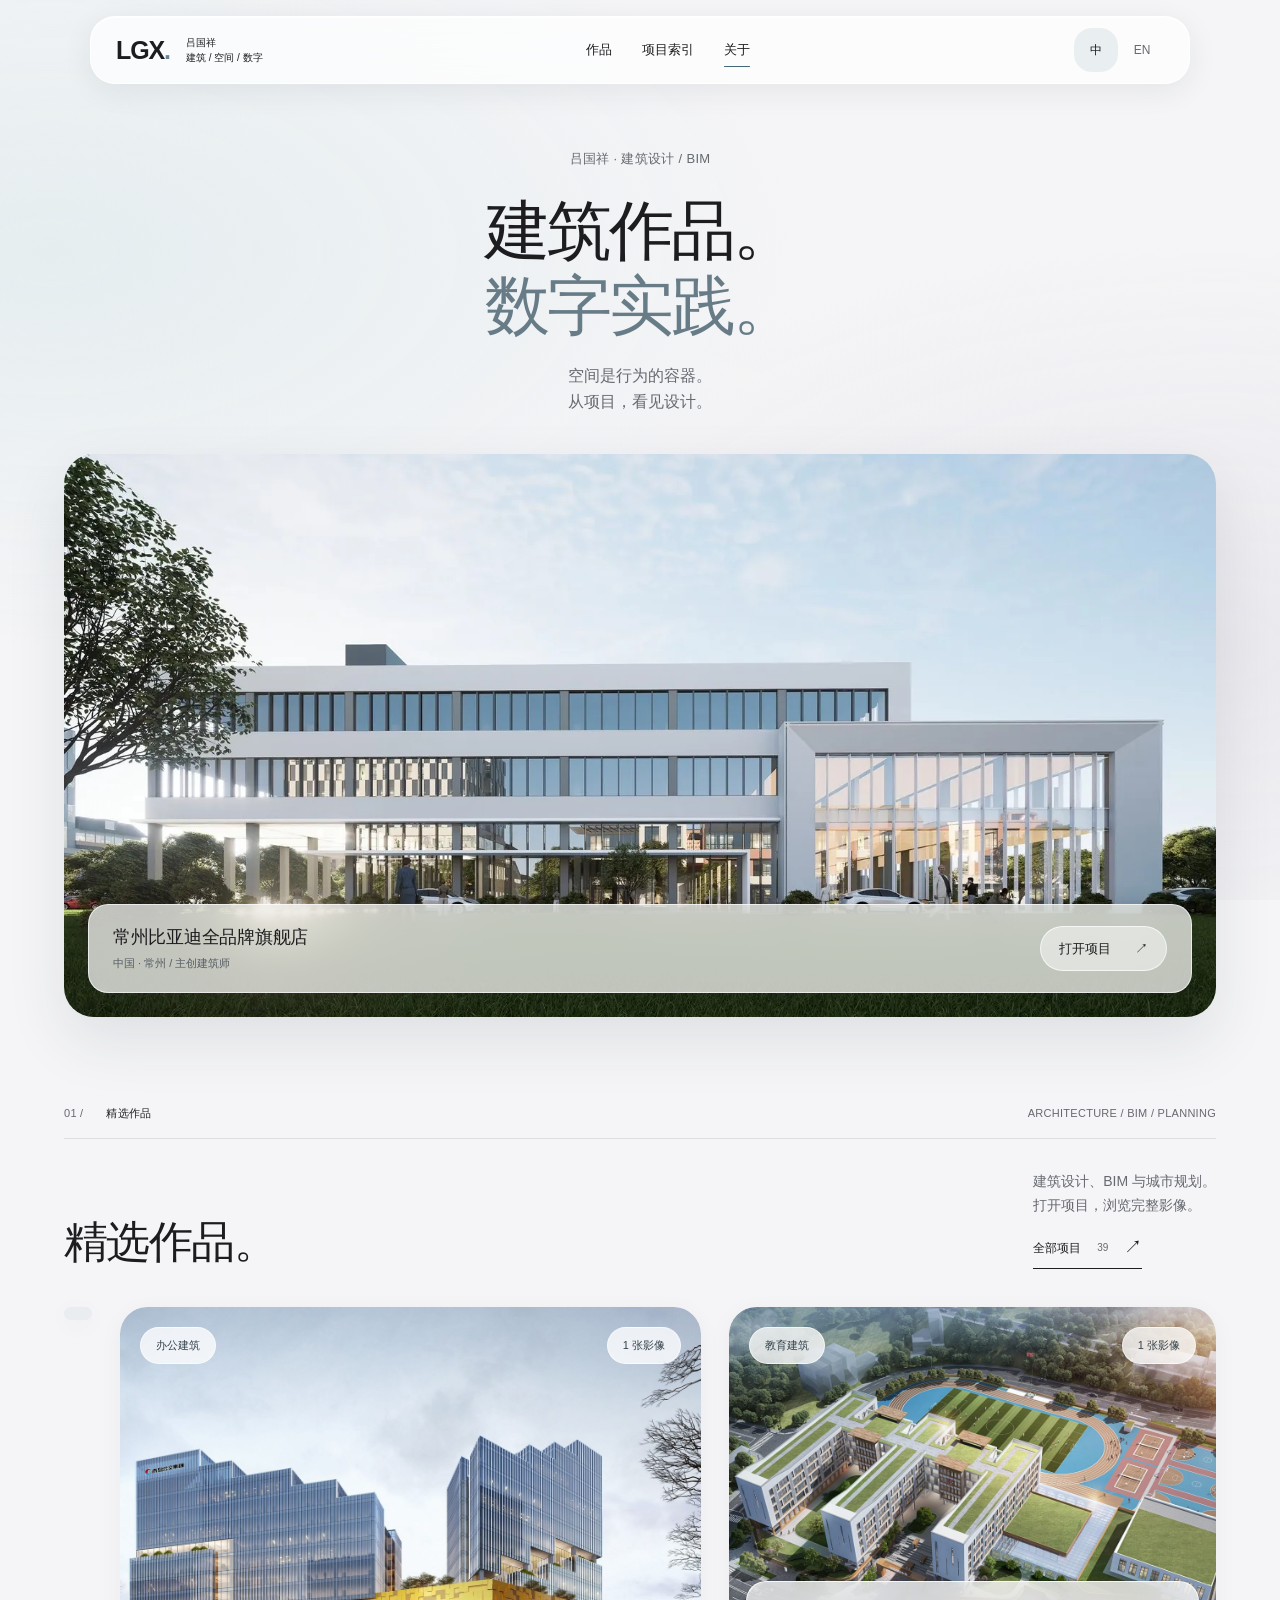
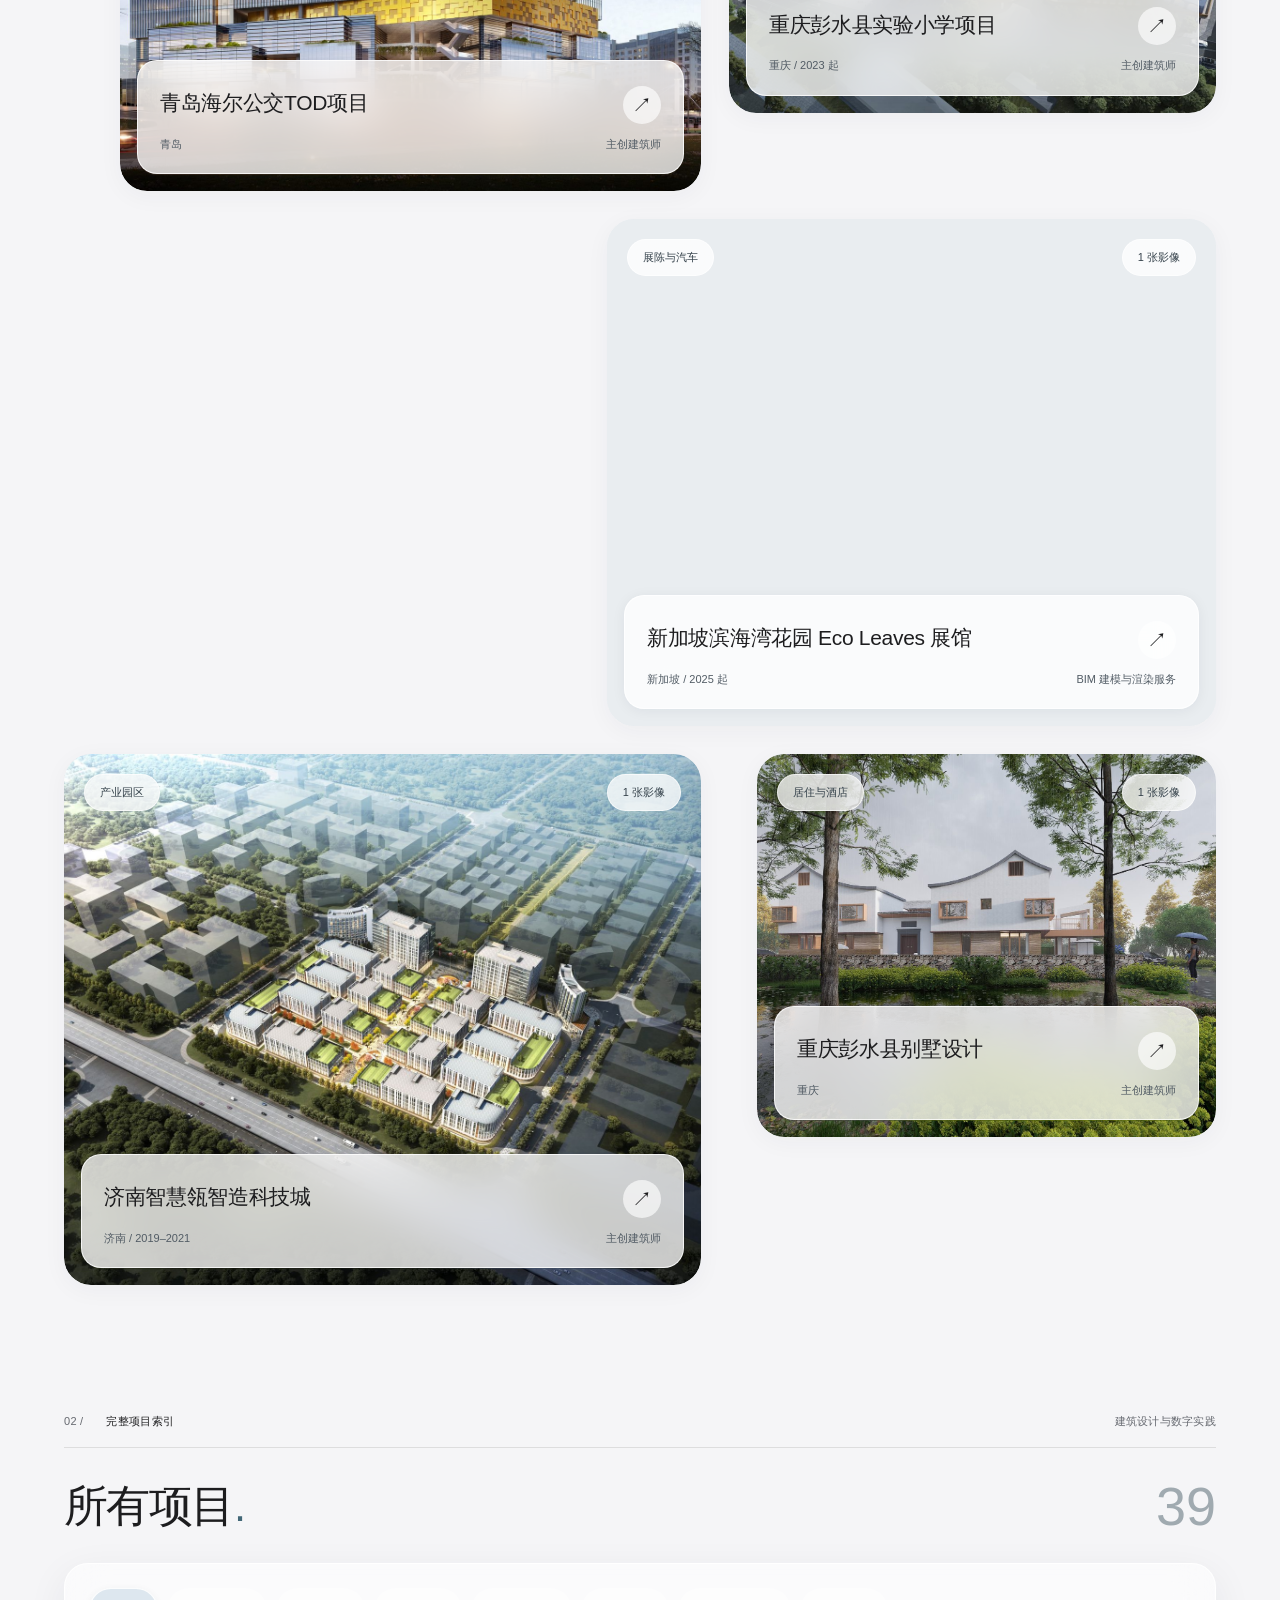
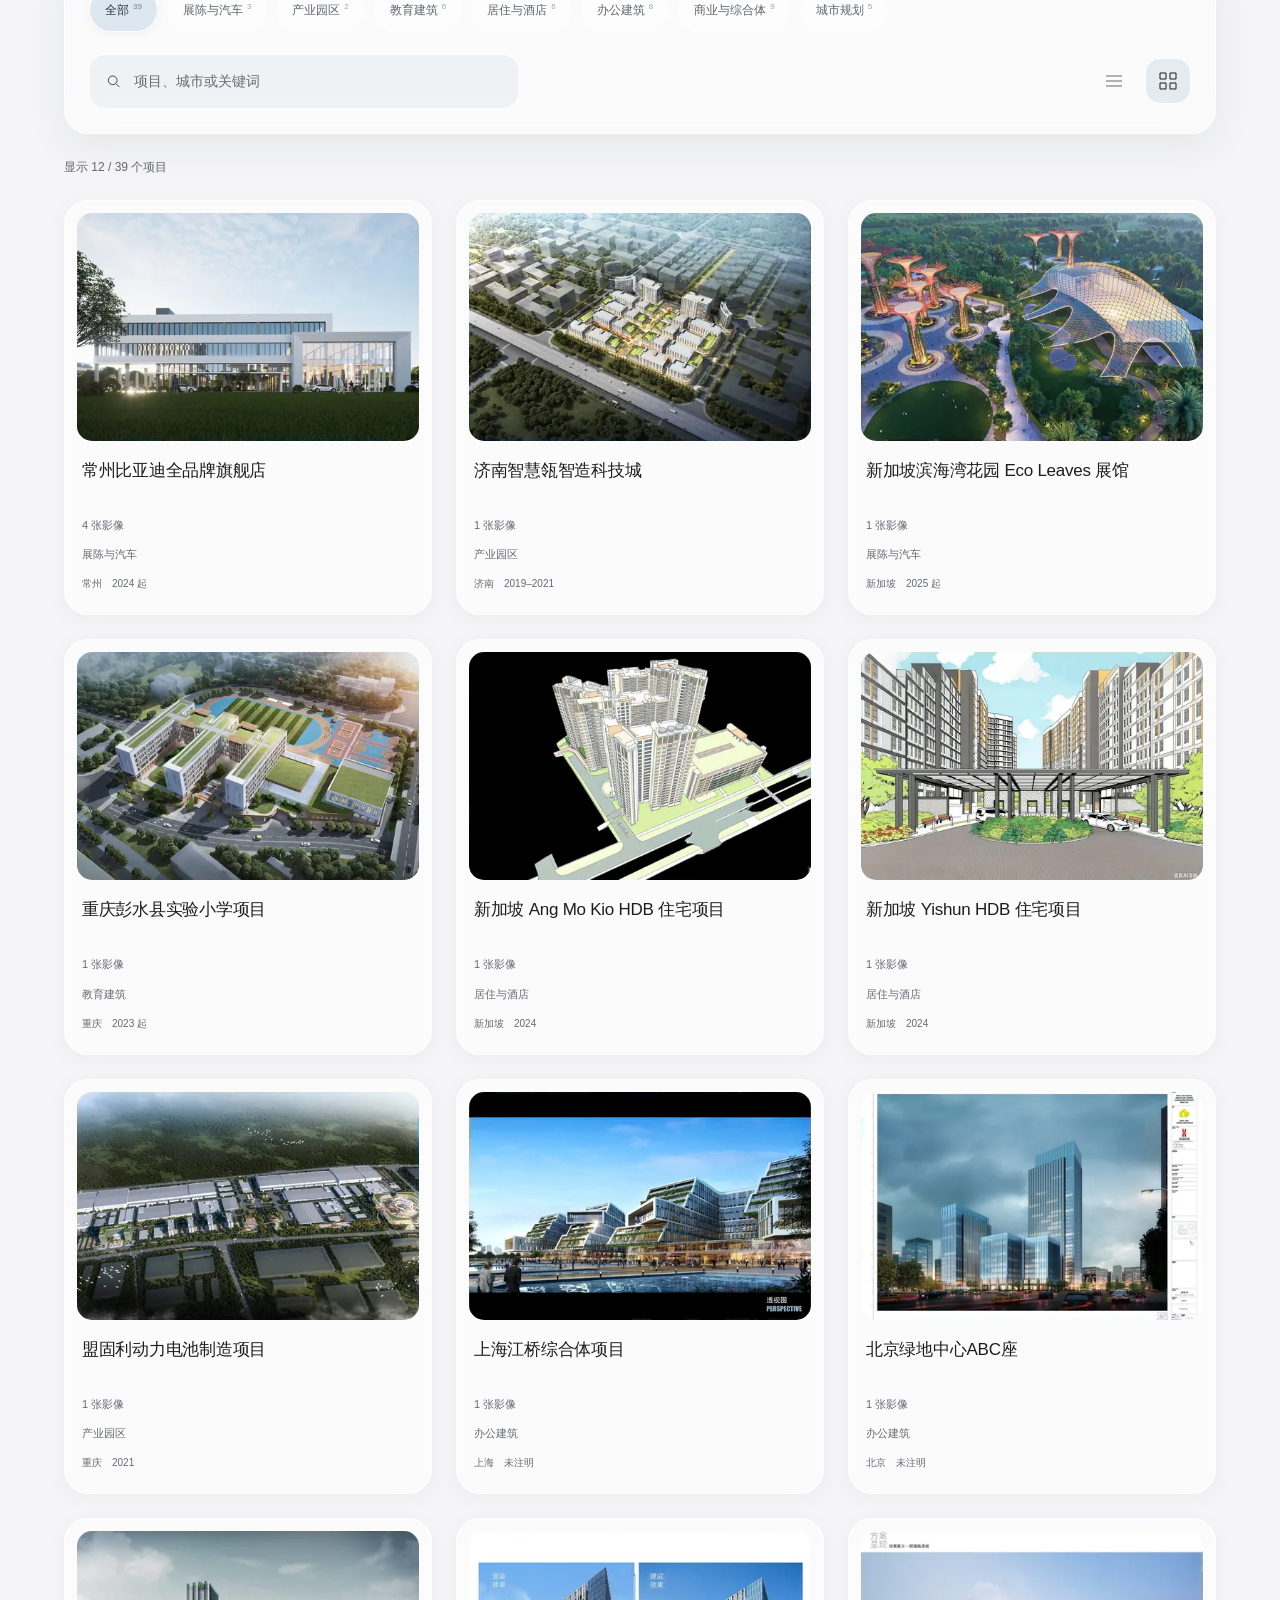
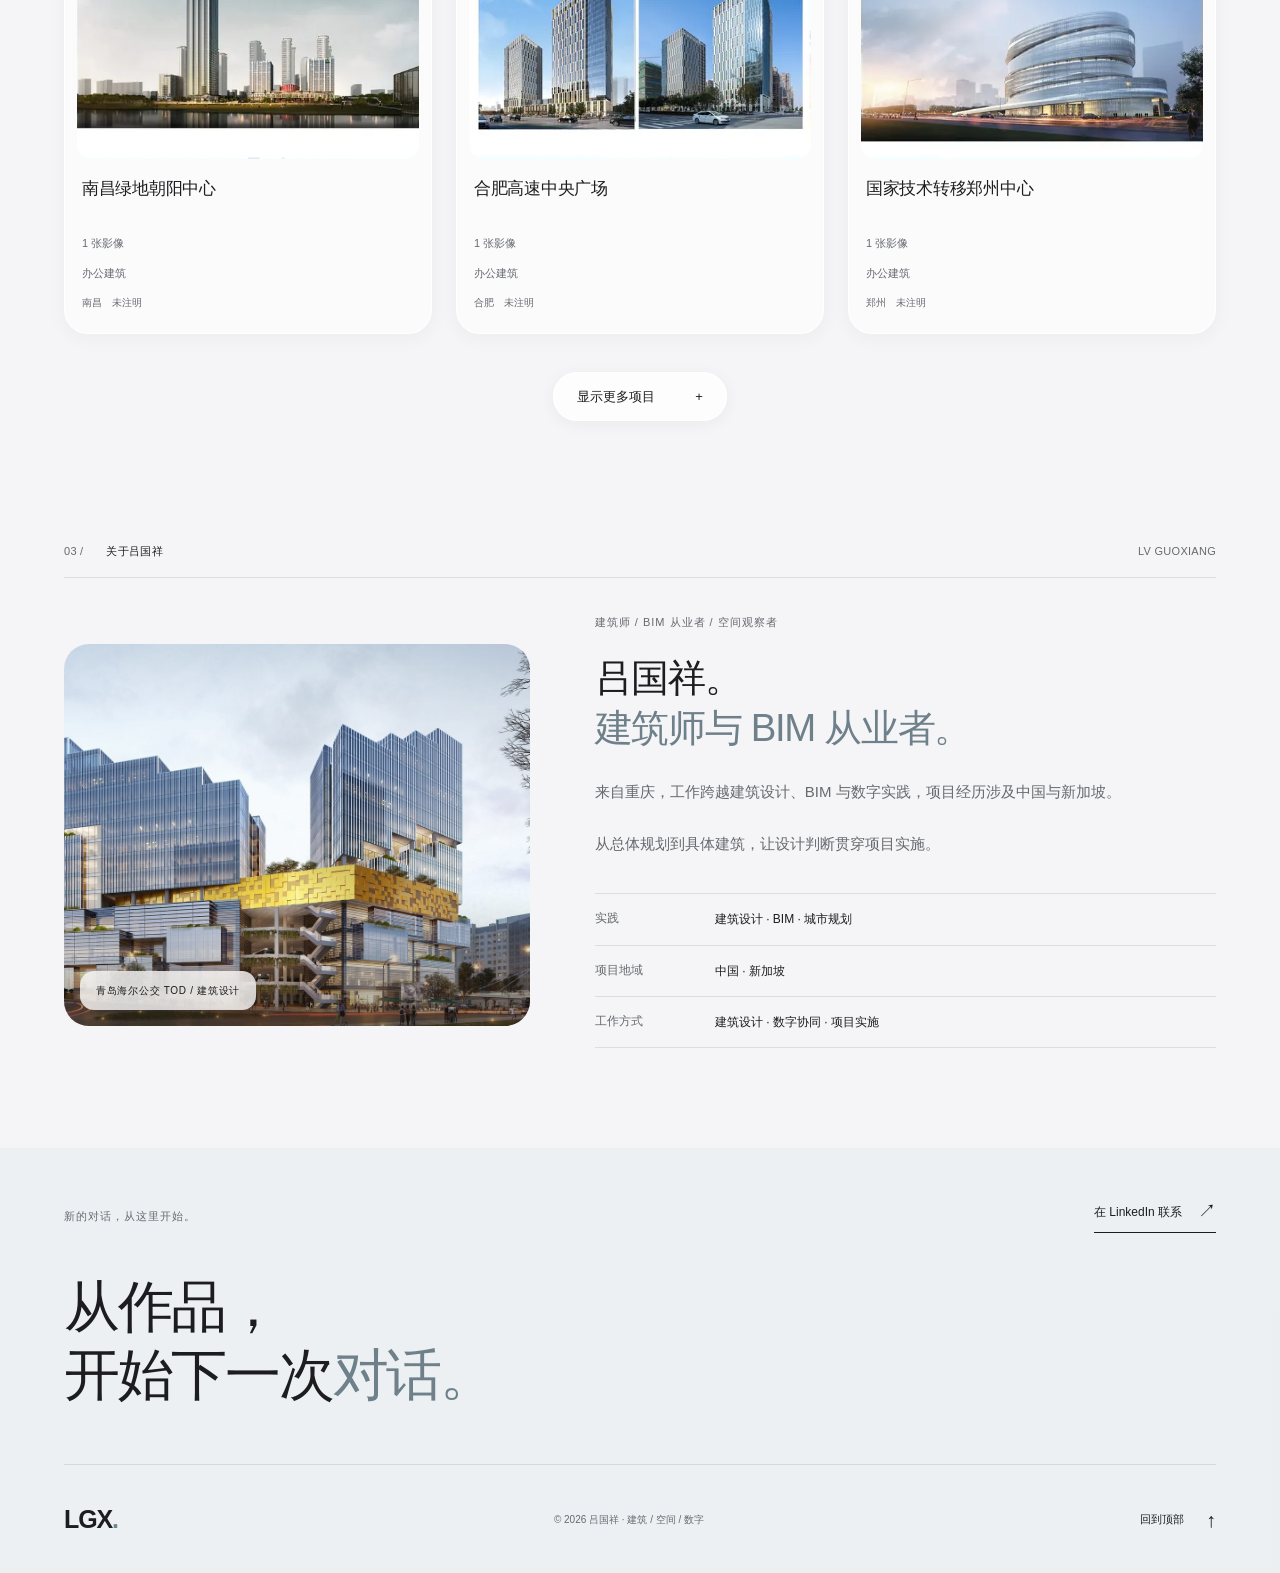
==== index.html @ ecc8eda2 "Redesign portfolio with frosted glass, lighter typography and fluid galleries" ====
<!DOCTYPE html>

<html lang="zh-CN">
<head>
<meta charset="utf-8"/><meta content="width=device-width,initial-scale=1" name="viewport"/><meta content="#f5f5f7" name="theme-color"/>
<meta content="吕国祥的建筑设计、BIM 与城市规划作品集。浏览中国与新加坡的项目完整影像与原始资料。" name="description"/>
<meta content="website" property="og:type"/><meta content="吕国祥 LGX — 空间是行为的容器" property="og:title"/><meta content="Architecture, BIM and planning projects by Lv Guoxiang." property="og:description"/><meta content="https://xiang346247518-cn.github.io/lgx-space-site/assets/projects/Exhibition-Building-1.jpg" property="og:image"/>
<link href="https://xiang346247518-cn.github.io/lgx-space-site/" rel="canonical"/><link href="assets/identity.svg" rel="icon" type="image/svg+xml"/><link as="image" fetchpriority="high" href="assets/media/Exhibition-Building-1.webp" rel="preload"/><link href="assets/site.css?v=20261006-glass1" rel="stylesheet"/>
<title>吕国祥 LGX — 空间是行为的容器</title>
<script type="application/ld+json">{"@context":"https://schema.org","@type":"Person","name":"吕国祥","alternateName":"Lv Guoxiang","jobTitle":"Architect and BIM practitioner","url":"https://xiang346247518-cn.github.io/lgx-space-site/","sameAs":["https://www.linkedin.com/in/lvguoxiang/"]}</script>
<link rel="stylesheet" href="assets/glass.css?v=20261006-glass1"/></head>
<body>
<a class="skip-link" data-i18n="skip" href="#work">跳转到作品</a>
<header class="site-header">
<a aria-label="LGX 首页" class="brand" data-i18n-aria="home" href="#top"><span class="brand-mark">LGX<span class="brand-dot">.</span></span><span class="brand-name" data-i18n="identity">吕国祥<br/>建筑 / 空间 / 数字</span></a>
<nav aria-label="主导航" class="desktop-nav" data-i18n-aria="navigation"><a data-i18n="navWork" href="#work">作品</a><a data-i18n="navArchive" href="#archive">项目索引</a><a data-i18n="navAbout" href="#about">关于</a></nav>
<div class="header-actions"><div aria-label="语言 / Language" class="language-switch" role="group"><button aria-pressed="true" data-lang="zh" lang="zh-CN" type="button">中</button><span aria-hidden="true">/</span><button aria-pressed="false" data-lang="en" lang="en" type="button">EN</button></div><button aria-controls="menu-dialog" aria-expanded="false" aria-label="打开菜单" class="menu-toggle" data-i18n-aria="openMenu" type="button"><span></span><span></span><span class="sr-only" data-i18n="menu">菜单</span></button></div>
</header>
<main id="top">
<section aria-labelledby="hero-title" class="hero wrap">
<div class="hero-overline"><span class="eyebrow" data-i18n="heroEyebrow">吕国祥 · 建筑设计 / BIM</span><span class="index-label" data-i18n="heroIndex">中国与新加坡 · 项目作品集</span></div>
<div class="hero-heading"><h1 data-i18n="heroTitle" id="hero-title">建筑作品。<br/><em>数字实践。</em></h1></div>
<div class="hero-intro"><p data-i18n="heroIntro">空间是行为的容器。<br/>从项目，看见设计。</p><a class="arrow-link" href="#work"><span data-i18n="explore">探索作品</span><span aria-hidden="true">↙</span></a></div>
<a aria-label="浏览常州比亚迪项目" class="hero-picture image-link" data-i18n-aria="bydLink" data-project="exhibition-building-1" href="#project/exhibition-building-1"><img alt="常州比亚迪全品牌旗舰店建筑效果图" data-fallback="assets/projects/Exhibition-Building-1.jpg" data-i18n-alt="bydAlt" decoding="async" fetchpriority="high" height="1015" src="assets/media/Exhibition-Building-1.webp" width="1600"/><span aria-hidden="true" class="image-action">↗</span><div class="hero-glass-caption"><span class="eyebrow" data-i18n="heroCaption">常州比亚迪全品牌旗舰店</span><span class="hero-location" data-i18n="heroCaptionRight">中国 · 常州 / 主创建筑师</span><span class="hero-open"><span data-i18n="openProject">打开项目</span> ↗</span></div></a>

</section>
<section aria-labelledby="work-title" class="work-section wrap section-space" id="work">
<div class="section-kicker"><span>01 /</span><span data-i18n="workKicker">精选作品</span><span class="section-end">ARCHITECTURE / BIM / PLANNING</span></div>
<div class="section-heading"><h2 data-i18n="workTitle" id="work-title">精选作品。</h2><div class="section-heading-aside"><p data-i18n="workIntro">建筑设计、BIM 与城市规划。<br/>打开项目，浏览完整影像。</p><a class="small-link" href="#archive"><span data-i18n="allProjects">全部项目</span><span id="work-total">39</span><span aria-hidden="true">↗</span></a></div></div><div class="selected-grid" id="selected-grid"></div>
</section>


<section aria-labelledby="archive-title" class="archive-section section-space" id="archive"><div class="wrap">
<div class="section-kicker"><span>02 /</span><span data-i18n="archiveKicker">完整项目索引</span><span class="section-end" data-i18n="archiveIndex">建筑设计与数字实践</span></div><div class="archive-heading"><h2 data-i18n="archiveTitle" id="archive-title">所有项目<span class="accent-dot">.</span></h2><span class="archive-total" id="archive-total">39</span></div>
<div class="archive-toolbar"><div aria-label="项目分类" class="filters" data-i18n-aria="filters" id="filters" role="group"></div><div class="archive-controls"><label class="search-box"><svg aria-hidden="true" fill="none" height="17" viewbox="0 0 20 20" width="17"><circle cx="8.5" cy="8.5" r="5.5" stroke="currentColor"></circle><path d="m13 13 4 4" stroke="currentColor"></path></svg><span class="sr-only" data-i18n="searchLabel">搜索项目</span><input aria-label="搜索项目" data-i18n-aria="searchLabel" data-i18n-placeholder="searchPlaceholder" id="project-search" placeholder="项目、城市或关键词" type="search"/></label><div aria-label="浏览方式" class="view-toggle" data-i18n-aria="viewMode" role="group"><button aria-label="列表视图" aria-pressed="false" data-i18n-aria="listView" data-view="list" type="button"><svg aria-hidden="true" fill="none" height="18" viewbox="0 0 18 18" width="18"><path d="M1 4h16M1 9h16M1 14h16" stroke="currentColor"></path></svg></button><button aria-label="网格视图" aria-pressed="true" data-i18n-aria="gridView" data-view="grid" type="button"><svg aria-hidden="true" fill="none" height="18" viewbox="0 0 18 18" width="18"><path d="M1 1h6v6H1zm10 0h6v6h-6zM1 11h6v6H1zm10 0h6v6h-6z" stroke="currentColor"></path></svg></button></div></div></div>
<p aria-live="polite" class="archive-status" id="archive-status" role="status">正在读取项目…</p><div aria-hidden="true" class="archive-list-head"><span data-i18n="indexNo">编号</span><span data-i18n="projectName">项目</span><span data-i18n="type">类型</span><span data-i18n="location">地点</span><span data-i18n="year">年份</span><span>↗</span></div><div class="archive-results" data-view="grid" id="archive-results"></div><div class="archive-pagination"><button class="pill-button" hidden="" id="load-more" type="button"><span data-i18n="loadMore">显示更多项目</span><span aria-hidden="true">+</span></button></div><noscript><p>请启用 JavaScript 浏览项目档案。Enable JavaScript to browse the archive.</p></noscript>
</div></section>
<section aria-labelledby="about-title" class="about-section wrap section-space" id="about"><div class="section-kicker"><span>03 /</span><span data-i18n="aboutKicker">关于吕国祥</span><span class="section-end">LV GUOXIANG</span></div><div class="about-layout"><div class="about-image"><img alt="青岛海尔公交 TOD 建筑效果图" data-fallback="assets/projects/Office-8.jpg" data-i18n-alt="aboutAlt" decoding="async" height="1064" loading="lazy" src="assets/projects/Office-8.jpg" width="1600"/><span class="about-image-label" data-i18n="aboutImageLabel">青岛海尔公交 TOD / 建筑设计</span></div><div class="about-copy"><span class="eyebrow" data-i18n="aboutEyebrow">建筑师 / BIM 从业者 / 空间观察者</span><h2 data-i18n="aboutTitle" id="about-title">吕国祥。<br/><em>建筑师与 BIM 从业者。</em></h2><p data-i18n="aboutText">来自重庆，工作跨越建筑设计、BIM 与数字实践，项目经历涉及中国与新加坡。</p><p data-i18n="aboutText2">从总体规划到具体建筑，让设计判断贯穿项目实施。</p><dl class="about-facts"><div><dt data-i18n="practice">实践</dt><dd data-i18n="practiceValue">建筑设计 · BIM · 城市规划</dd></div><div><dt data-i18n="reach">项目地域</dt><dd data-i18n="reachValue">中国 · 新加坡</dd></div><div><dt data-i18n="approach">工作方式</dt><dd data-i18n="approachValue">建筑设计 · 数字协同 · 项目实施</dd></div></dl></div></div></section>
</main>
<footer class="contact-section" id="contact"><div class="wrap"><div class="contact-top"><span class="eyebrow" data-i18n="contactKicker">新的对话，从这里开始。</span><a class="small-link" href="https://www.linkedin.com/in/lvguoxiang/" rel="noopener noreferrer" target="_blank"><span data-i18n="connect">在 LinkedIn 联系</span><span aria-hidden="true">↗</span></a></div><p class="contact-statement" data-i18n="contactTitle">从作品，<br/>开始下一次<em>对话。</em></p><div class="footer-base"><a aria-label="LGX 首页" class="brand-mark" data-i18n-aria="home" href="#top">LGX<span class="brand-dot">.</span></a><span data-i18n="copyright">© 2026 吕国祥 · 建筑 / 空间 / 数字</span><a class="back-top" href="#top"><span data-i18n="backTop">回到顶部</span><span aria-hidden="true">↑</span></a></div></div></footer>
<dialog aria-label="导航菜单" class="menu-dialog" data-i18n-aria="menu" id="menu-dialog"><div class="menu-top"><span class="brand-mark">LGX.</span><button aria-label="关闭菜单" class="icon-button" data-close-menu="" data-i18n-aria="closeMenu" type="button">×</button></div><nav aria-label="移动导航" class="menu-links" data-i18n-aria="navigation"><a href="#work"><span>01</span><span data-i18n="navWork">作品</span><span>↗</span></a><a href="#archive"><span>02</span><span data-i18n="navArchive">项目索引</span><span>↗</span></a><a href="#about"><span>03</span><span data-i18n="navAbout">关于</span><span>↗</span></a></nav><p data-i18n="menuNote">浏览作品，了解每个项目。</p></dialog>
<dialog aria-labelledby="detail-title" class="project-dialog" id="project-dialog"><header class="detail-header"><button class="back-project" data-close-project="" type="button"><span aria-hidden="true">←</span><span data-i18n="backWorks">返回作品</span></button><span class="detail-brand">LGX / <span data-i18n="projectDetail">项目档案</span></span><div aria-label="语言 / Language" class="language-switch" role="group"><button aria-pressed="true" data-lang="zh" type="button">中</button><span aria-hidden="true">/</span><button aria-pressed="false" data-lang="en" type="button">EN</button></div></header><div class="detail-content wrap"><div class="detail-eyebrow"><span id="detail-category"></span><span id="detail-index"></span><button class="gallery-jump" id="jump-gallery" type="button"><span data-i18n="galleryTitle">项目相册</span><span id="detail-image-count"></span> ↓</button></div><h2 id="detail-title"></h2><div class="detail-subtitle" id="detail-subtitle"></div><button aria-label="放大项目图片" class="detail-cover image-link" id="detail-cover-button" type="button"><img alt="" decoding="async" id="detail-cover"/><span aria-hidden="true" class="image-action">+</span></button><div aria-label="项目图片" class="detail-strip" data-i18n-aria="projectImages" id="detail-strip" role="group"></div><div class="detail-information"><dl class="detail-meta" id="detail-meta"></dl><div class="detail-description"><span class="eyebrow" data-i18n="projectOverview">项目概述</span><p id="detail-description"></p><p class="source-note" data-i18n="sourceNote">项目进度与日期按原始资料编制时记录。</p><details class="original-text" id="original-text"><summary><span data-i18n="originalText">查看原始资料文字</span><span aria-hidden="true">+</span></summary><p id="detail-original" lang="en"></p></details><a class="small-link" hidden="" id="detail-source" rel="noopener noreferrer" target="_blank"><span data-i18n="linkedinArticle">阅读 LinkedIn 项目文章</span><span aria-hidden="true">↗</span></a></div></div><div class="gallery-heading"><h3 data-i18n="galleryTitle">项目相册</h3><span id="gallery-count"></span></div><div class="detail-gallery" id="detail-gallery"></div><div class="detail-next"><span data-i18n="nextProject">下一个项目</span><button id="next-project" type="button"><span id="next-project-name"></span><span aria-hidden="true">↗</span></button></div></div></dialog>
<dialog aria-label="项目大图" class="image-dialog" data-i18n-aria="imageViewer" id="image-dialog"><div class="image-viewer-bar"><span id="image-viewer-label"></span><button aria-pressed="false" class="viewer-fit" data-i18n="zoomImage" id="toggle-fit" type="button">放大细节</button><button aria-label="关闭大图" class="icon-button" data-i18n-aria="closeImage" id="close-image" type="button">×</button></div><img alt="" id="viewer-image"/><div aria-label="选择图片" class="viewer-strip" data-i18n-aria="chooseImage" id="viewer-strip" role="group"></div><div class="image-viewer-controls"><button aria-label="上一张图片" class="icon-button" data-i18n-aria="previousImage" id="previous-image" type="button">←</button><span id="image-viewer-count"></span><button aria-label="下一张图片" class="icon-button" data-i18n-aria="nextImage" id="next-image" type="button">→</button></div></dialog>
<script defer="" src="assets/glass.js?v=20261006-glass1"></script>
</body></html>
---- assets/site.css ----
/* LGX editorial portfolio: native scrolling and dependency-free interactions. */
:root{--paper:#f3f1eb;--paper-deep:#e9e7df;--ink:#232720;--muted:#62675e;--accent:#a9442d;--line:#23272033;--dark:#20251f;--ease:cubic-bezier(.2,.7,.2,1);--gutter:clamp(22px,5vw,100px);--sans:Arial,Helvetica,"Noto Sans CJK SC","PingFang SC","Microsoft YaHei",sans-serif;--serif:Georgia,"Noto Serif CJK SC","Songti SC",SimSun,serif}
*{box-sizing:border-box}html{scroll-behavior:smooth;scroll-padding-top:108px}body{margin:0;background:var(--paper);color:var(--ink);font-family:var(--sans);-webkit-font-smoothing:antialiased}body.modal-open{overflow:hidden}button,input{font:inherit}button,a{-webkit-tap-highlight-color:transparent}button{cursor:pointer;color:inherit;border:0}a{color:inherit;text-decoration:none}img{display:block;max-width:100%;object-fit:cover}svg{display:block}button:disabled{cursor:default;opacity:.35}button,a,input,summary{touch-action:manipulation}:focus-visible{outline:2px solid var(--accent);outline-offset:6px}.sr-only{position:absolute;width:1px;height:1px;padding:0;margin:-1px;overflow:hidden;clip:rect(0,0,0,0);white-space:nowrap;border:0}[hidden]{display:none!important}.skip-link{position:fixed;top:-90px;left:20px;z-index:130;background:var(--ink);color:var(--paper);padding:15px}.skip-link:focus{top:10px}.wrap{width:calc(100% - var(--gutter)*2);max-width:1720px;margin-inline:auto}.section-space{padding-block:112px}.eyebrow,.index-label,.section-kicker,.hero-caption,.image-footnote,.study-corner,.study-bottom,.research-lines>div>span,.detail-eyebrow,.detail-brand,.footer-base{font-size:11px;line-height:1.5;letter-spacing:.09em}.eyebrow{text-transform:uppercase}.index-label{color:var(--muted)}.accent-dot,.brand-dot{color:var(--accent)}.brand-mark{font-size:31px;font-weight:750;letter-spacing:-2px;line-height:1}.brand{display:flex;align-items:center;gap:23px;flex-shrink:0}.brand-name{font-size:10px;line-height:1.65;letter-spacing:.06em}.site-header{height:89px;padding-inline:var(--gutter);display:flex;justify-content:space-between;align-items:center;gap:30px;border-bottom:1px solid var(--line);position:sticky;top:0;z-index:30;background:rgb(243 241 235 / 95%);backdrop-filter:blur(14px)}.desktop-nav{display:flex;gap:32px;align-items:center;font-size:12px}.desktop-nav a{padding:15px 0;position:relative}.desktop-nav a::after{content:"";position:absolute;left:0;right:0;bottom:8px;height:1px;background:var(--accent);transform:scaleX(0);transform-origin:left;transition:transform .3s}.desktop-nav a:hover::after,.desktop-nav a[aria-current]::after{transform:scaleX(1)}.header-actions{display:flex;gap:28px;align-items:center}.language-switch{display:flex;align-items:center;gap:9px;font-size:11px}.language-switch button{background:none;min-width:32px;min-height:44px;padding:7px 4px;color:var(--muted)}.language-switch button[aria-pressed=true]{color:var(--ink);font-weight:700}.language-switch>span{color:#92958d}.menu-toggle{display:none;position:relative;min-width:44px;min-height:44px;background:none}.menu-toggle>span:not(.sr-only){display:block;width:22px;height:1px;background:currentColor;margin:6px auto}
.hero{padding-top:52px}.hero-overline{display:flex;justify-content:space-between;gap:20px}.hero-overline>.eyebrow{color:var(--accent)}.hero-heading{display:flex;justify-content:space-between;gap:30px;align-items:center;margin:40px 0 25px}.hero h1{margin:0;font-size:clamp(58px,7.5vw,135px);font-family:var(--serif);font-weight:400;line-height:1.15;letter-spacing:-.04em}.hero h1 em{font-style:normal;color:var(--accent)}.punctuation{letter-spacing:-.18em}.hero-symbol{width:clamp(170px,19vw,280px);flex-shrink:0;color:#474e42;margin-right:4vw}.symbol-path{stroke-dasharray:300;stroke-dashoffset:300;animation:symbol-trace 2s .3s var(--ease) forwards}@keyframes symbol-trace{to{stroke-dashoffset:0}}.hero-intro{display:flex;justify-content:space-between;align-items:flex-end;margin-bottom:31px;gap:25px}.hero-intro p{font-size:14px;line-height:1.8;margin:0;color:var(--muted)}.arrow-link{display:flex;align-items:center;justify-content:space-between;gap:35px;font-size:12px;padding-bottom:8px;border-bottom:1px solid var(--ink);min-width:155px}.arrow-link>span:last-child{font-size:24px;line-height:1;transition:transform .35s}.arrow-link:hover>span:last-child{transform:translate(-4px,4px)}.hero-picture{height:clamp(340px,39vw,700px);display:block;position:relative;overflow:hidden;background:var(--paper-deep)}.hero-picture img{width:100%;height:100%;object-position:center 66%;transition:transform 1.2s var(--ease);filter:saturate(.82)}.hero-picture:hover img{transform:scale(1.025)}.image-link{position:relative;display:block;overflow:hidden;background:var(--paper-deep);padding:0;width:100%;text-align:left}.image-cross{position:absolute;width:17px;height:17px;color:var(--paper)}.image-cross::after,.image-cross::before{content:"";position:absolute;background:currentColor}.image-cross::before{height:1px;width:17px;top:8px}.image-cross::after{width:1px;height:17px;left:8px}.cross-a{top:20px;left:20px}.cross-b{right:20px;bottom:20px}.image-action{width:55px;height:55px;display:flex;align-items:center;justify-content:center;font-family:var(--sans);font-size:27px;background:var(--paper);color:var(--ink);border-radius:50%;position:absolute;right:25px;top:25px;opacity:0;transform:translateY(9px);transition:opacity .3s,transform .3s}.image-link:hover .image-action,.image-link:focus-visible .image-action{opacity:1;transform:translateY(0)}.hero-image-label{position:absolute;left:25px;bottom:23px;color:white;font-size:10px;letter-spacing:.09em;text-shadow:0 1px 8px #000;max-width:80%}.hero-caption{display:flex;justify-content:space-between;gap:20px;padding-block:16px;border-bottom:1px solid var(--line);color:var(--muted)}
.section-kicker{display:flex;align-items:center;gap:23px;padding-bottom:19px;border-bottom:1px solid var(--line);margin-bottom:46px}.section-kicker>span:first-child{color:var(--accent)}.section-end{margin-left:auto;color:var(--muted)}.section-heading{display:flex;justify-content:space-between;gap:60px;align-items:flex-end;margin-bottom:70px}.section-heading h2,.thinking-copy h2,.about-copy h2{font-family:var(--serif);font-size:clamp(40px,4.3vw,75px);font-weight:400;line-height:1.25;letter-spacing:-.035em;margin:0}.section-heading-aside{min-width:240px;max-width:390px}.section-heading-aside p{margin:0 0 25px;line-height:1.8;font-size:14px;color:var(--muted)}.small-link{display:inline-flex;align-items:center;gap:16px;font-size:12px;line-height:1.5;padding-bottom:7px;border-bottom:1px solid currentColor}.small-link>span:last-child{font-size:18px;transition:transform .25s}.small-link:hover>span:last-child{transform:translate(3px,-3px)}.small-link #work-total{font-size:10px;color:var(--muted)}.selected-grid{display:grid;grid-template-columns:repeat(12,minmax(0,1fr));gap:75px 40px}.selected-project{display:block;grid-column:span 7;align-self:start;min-width:0}.selected-project:nth-child(2){grid-column:span 5;margin-top:180px}.selected-project:nth-child(3){grid-column:span 5;margin-top:30px}.selected-project:nth-child(4){grid-column:7/span 6;margin-top:120px}.selected-project:nth-child(5){grid-column:span 7;margin-top:20px}.selected-project:nth-child(6){grid-column:9/span 4;margin-top:140px}.selected-project .project-picture{aspect-ratio:1.55;background:var(--paper-deep);overflow:hidden;position:relative}.selected-project:nth-child(2) .project-picture,.selected-project:nth-child(6) .project-picture{aspect-ratio:.98}.selected-project img{width:100%;height:100%;object-position:center;filter:saturate(.8);transition:transform .8s var(--ease),filter .8s}.selected-project:hover img{transform:scale(1.035);filter:saturate(1)}.project-head{display:flex;gap:25px;justify-content:space-between;align-items:start;margin-top:17px}.project-head h3{font-size:clamp(18px,1.6vw,26px);line-height:1.5;font-weight:400;margin:0;letter-spacing:-.02em}.project-head>span{font-size:17px;margin-top:4px}.project-meta{display:flex;justify-content:space-between;gap:15px;margin-top:9px;line-height:1.6;font-size:10px;letter-spacing:.045em;color:var(--muted)}.project-type{position:absolute;left:18px;top:18px;color:var(--ink);font-size:9px;background:rgb(243 241 235 / 94%);padding:8px 10px;letter-spacing:.075em}.project-index{display:block;margin-bottom:10px;font-size:10px;letter-spacing:.12em;color:var(--muted)}
.case-section{background:var(--dark);color:var(--paper);--line:#f3f1eb33;--muted:#bdc2b7;--accent:#df987a}.case-heading{display:grid;grid-template-columns:1.45fr .55fr;gap:60px;align-items:end;margin-bottom:65px}.case-heading h2{font-size:clamp(42px,5.2vw,88px);font-family:var(--serif);font-weight:400;line-height:1.22;letter-spacing:-.045em;margin:0}.case-heading h2 em{color:var(--accent);font-style:normal}.case-heading p{font-size:15px;line-height:1.9;color:var(--muted);margin:0 0 23px}.case-layout{display:grid;grid-template-columns:1.4fr .6fr;gap:65px;align-items:start}.case-image{aspect-ratio:1.3}.case-image img{width:100%;height:100%;object-position:center;filter:saturate(.7)}.image-footnote{display:flex;justify-content:space-between;gap:20px;padding:14px 0;color:var(--muted)}.case-plan{width:66%;margin-top:40px;aspect-ratio:1.45;background:#e7e8e4}.case-plan img{height:100%;width:100%;object-fit:contain;filter:saturate(.8)}.case-principles{position:sticky;top:115px}.case-principles details{border-top:1px solid var(--line)}.case-principles details:last-of-type{border-bottom:1px solid var(--line)}summary{cursor:pointer;list-style:none}summary::-webkit-details-marker{display:none}.case-principles summary{display:flex;align-items:center;gap:17px;padding-block:24px}.case-principles summary>span:first-child{font-size:11px;color:var(--accent)}.case-principles h3{font-size:17px;line-height:1.5;font-weight:400;margin:0}.plus{font-size:23px;line-height:1;margin-left:auto;font-weight:300;transition:transform .3s}details[open] .plus{transform:rotate(45deg)}.case-principles details p{font-size:13px;line-height:1.95;color:var(--muted);margin:0 0 24px 34px}.case-principles blockquote{font-family:var(--serif);font-size:25px;line-height:1.8;font-weight:400;margin:40px 0 30px;color:var(--accent)}.source-note{color:var(--muted);font-size:11px;letter-spacing:0;line-height:1.8}
.thinking-layout{display:grid;grid-template-columns:1fr 1fr;gap:70px;align-items:start}.thinking-copy h2 em,.about-copy h2 em{font-style:normal;color:var(--accent)}.thinking-intro{font-size:15px;line-height:1.95;color:var(--muted);max-width:490px;margin:30px 0 36px}.concept-tabs{display:flex;border-bottom:1px solid var(--line);gap:34px}.concept-tabs button{background:none;font-size:13px;padding:17px 0;border-bottom:2px solid transparent;min-width:45px;position:relative;bottom:-1px}.concept-tabs button[aria-selected=true]{border-color:var(--accent);color:var(--accent)}.concept-panel{padding-top:28px;min-height:186px}.concept-panel .eyebrow{font-size:9px;color:var(--muted)}.concept-panel h3{margin:16px 0 12px;font-size:23px;font-weight:400}.concept-panel p{font-size:13px;line-height:1.9;color:var(--muted);max-width:440px;margin:0}.space-study{position:relative;background:#e8e7df;aspect-ratio:1.05;border:1px solid var(--line);color:#4b5345;overflow:hidden}.study-corner{position:absolute;top:22px;left:22px;font-size:9px;z-index:1;color:var(--muted)}.space-diagram{width:100%;height:100%;padding:24px 8px 36px}.study-bottom{position:absolute;left:22px;right:22px;bottom:16px;display:flex;justify-content:space-between;gap:20px;font-size:9px;color:var(--muted)}.study-orbits,.study-possibilities{opacity:0;transform-origin:310px 285px;transition:opacity .6s,transform .8s}.study-flow{opacity:1;transition:opacity .6s}.space-study[data-mode=cycle] .study-orbits{opacity:1;transform:rotate(20deg)}.space-study[data-mode=cycle] .study-flow,.space-study[data-mode=possibility] .study-flow{opacity:0}.space-study[data-mode=possibility] .study-possibilities{opacity:1;transform:scale(1.08)}.moving-point{animation:point-move 5s ease-in-out infinite;animation-play-state:paused}.space-study.in-view .moving-point{animation-play-state:running}@keyframes point-move{0%,100%{transform:translate(0,0)}50%{transform:translate(109px,-63px)}}.research-lines{display:grid;grid-template-columns:repeat(3,minmax(0,1fr));gap:50px;margin-top:85px;border-top:1px solid var(--line);padding-top:30px}.research-lines>div>span{font-size:9px;color:var(--muted)}.research-lines h3{font-family:var(--serif);font-size:27px;line-height:1.3;font-weight:400;margin:25px 0 16px}.research-lines p{font-size:13px;line-height:1.8;color:var(--muted);max-width:310px;margin:0}
.archive-section{background:var(--paper-deep)}.archive-heading{display:flex;justify-content:space-between;align-items:center;margin-bottom:43px}.archive-heading h2{font-family:var(--serif);font-size:clamp(45px,5.8vw,98px);font-weight:400;line-height:1.2;letter-spacing:-.03em;margin:0}.archive-total{font-family:var(--serif);font-size:clamp(60px,9vw,140px);line-height:1;color:#777e6e}.archive-toolbar{border-top:1px solid var(--line);padding-top:23px}.filters{display:flex;flex-wrap:wrap;gap:5px 20px;margin-bottom:24px}.filters button{font-size:11px;background:none;padding:12px 0;min-height:44px;border-bottom:1px solid transparent;line-height:1.5}.filters button span{font-size:8px;vertical-align:super;margin-left:4px;opacity:.6}.filters button[aria-pressed=true]{color:var(--accent);border-color:var(--accent)}.archive-controls{display:flex;justify-content:space-between;gap:20px;align-items:center}.search-box{display:flex;align-items:center;gap:12px;min-width:270px;max-width:430px;width:40%;border-bottom:1px solid var(--line)}.search-box input{padding:14px 0;background:transparent;border:0;width:100%;font-size:13px;color:var(--ink);border-radius:0;outline-offset:2px}.search-box input::placeholder{color:var(--muted)}.view-toggle{display:flex;gap:8px}.view-toggle button{height:44px;width:44px;display:flex;align-items:center;justify-content:center;background:none;border:1px solid transparent;border-radius:50%;color:var(--muted)}.view-toggle button[aria-pressed=true]{border-color:var(--ink);color:var(--ink)}.archive-status{font-size:11px;color:var(--muted);margin:25px 0 22px;min-height:17px}.archive-list-head,.archive-row{display:grid;grid-template-columns:45px minmax(0,1fr) 145px 115px 115px 30px;gap:20px;align-items:center;padding:15px 8px;border-bottom:1px solid var(--line)}.archive-list-head{font-size:9px;color:var(--muted)}.archive-results[data-view=list]{display:block}.archive-row{min-height:82px;position:relative;transition:background .25s}.archive-row:hover,.archive-row:focus-visible{background:#f3f1eb99}.archive-row .row-number{font-size:10px;color:var(--muted)}.archive-row .row-name{font-size:16px;line-height:1.55;font-weight:400}.archive-row .row-category,.archive-row .row-location,.archive-row .row-year{font-size:10px;line-height:1.55;color:var(--muted)}.row-arrow{font-size:18px;text-align:right}.row-thumb{display:none}.archive-results[data-view=grid]{display:grid;grid-template-columns:repeat(3,minmax(0,1fr));gap:40px 24px}.archive-results[data-view=grid] .archive-row{display:block;padding:0;border:0;background:none;min-width:0}.archive-results[data-view=grid] .row-thumb{display:block;width:100%;aspect-ratio:1.5;overflow:hidden;margin-bottom:15px;position:relative}.row-thumb img{width:100%;height:100%;transition:transform .65s var(--ease);filter:saturate(.8)}.archive-row:hover .row-thumb img{transform:scale(1.035)}.archive-results[data-view=grid] .row-number{display:none}.archive-results[data-view=grid] .row-name{display:block;font-size:17px}.archive-results[data-view=grid] .row-category,.archive-results[data-view=grid] .row-location,.archive-results[data-view=grid] .row-year{display:inline-block;margin-top:10px;margin-right:12px}.archive-results[data-view=grid] .row-arrow{display:none}.archive-pagination{display:flex;justify-content:center;margin-top:38px}.pill-button{background:transparent;border:1px solid var(--ink);border-radius:40px;display:flex;align-items:center;gap:40px;padding:14px 23px;min-height:48px;font-size:12px;transition:background .25s,color .25s}.pill-button:hover{background:var(--ink);color:var(--paper)}.empty-state{padding:45px 0;font-size:15px;line-height:1.8;color:var(--muted);grid-column:1/-1}.retry-button{margin-top:20px}.archive-section.is-grid .archive-list-head{display:none}
.about-layout{display:grid;grid-template-columns:.8fr 1.2fr;gap:95px;align-items:center}.about-image{position:relative;aspect-ratio:.9;overflow:hidden}.about-image img{height:100%;width:100%;object-position:67% center;filter:grayscale(1);transform:scale(1.24)}.about-image::after{content:"";position:absolute;inset:0;background:linear-gradient(0deg,#23272066,transparent 35%)}.about-image-label{position:absolute;bottom:22px;left:22px;color:white;font-size:9px;letter-spacing:.07em;z-index:1}.about-copy>.eyebrow{font-size:10px;color:var(--muted)}.about-copy h2{font-size:clamp(35px,3.9vw,65px);margin-top:28px}.about-copy p{font-size:14px;line-height:1.95;color:var(--muted);margin:25px 0;max-width:600px}.about-facts{margin-top:35px;border-top:1px solid var(--line);font-size:12px}.about-facts>div{display:grid;grid-template-columns:110px 1fr;gap:20px;padding:16px 0;border-bottom:1px solid var(--line)}.about-facts dt{color:var(--muted)}.about-facts dd{margin:0;line-height:1.7}.contact-section{background:var(--dark);color:var(--paper);--accent:#df987a;--line:#f3f1eb33;padding-top:70px;padding-bottom:26px}.contact-top{display:flex;justify-content:space-between;gap:25px;align-items:center}.contact-top>.eyebrow{color:#bdc2b7}.contact-statement{font-family:var(--serif);font-size:clamp(52px,7.8vw,135px);font-weight:400;line-height:1.2;letter-spacing:-.045em;margin:70px 0 80px}.contact-statement em{font-style:normal;color:var(--accent)}.footer-base{display:flex;justify-content:space-between;gap:25px;align-items:center;padding-top:28px;border-top:1px solid var(--line)}.footer-base>span{color:#bdc2b7;font-size:10px}.back-top{display:flex;align-items:center;gap:22px;padding:12px 0;font-size:11px}.back-top>span:last-child{font-size:20px}
dialog{border:0;padding:0;color:var(--ink);background:var(--paper)}dialog::backdrop{background:#171d18aa;backdrop-filter:blur(5px)}.icon-button{width:48px;height:48px;background:none;display:flex;align-items:center;justify-content:center;font-size:28px}.menu-dialog{width:100%;max-width:none;height:100dvh;max-height:none;margin:0;padding:24px}.menu-top{display:flex;justify-content:space-between;align-items:center}.menu-links{margin-top:75px}.menu-links a{display:grid;grid-template-columns:36px 1fr 30px;gap:15px;align-items:center;padding:25px 0;border-bottom:1px solid var(--line);font-size:32px;font-family:var(--serif)}.menu-links a>span:first-child{font-family:var(--sans);font-size:11px;color:var(--accent)}.menu-links a>span:last-child{font-family:var(--sans);font-size:25px}.menu-dialog>p{font-size:12px;color:var(--muted);margin-top:50px}.project-dialog{width:100%;max-width:none;height:100dvh;max-height:none;margin:0;overflow-y:auto;overscroll-behavior:contain}.detail-header{position:sticky;top:0;z-index:2;display:flex;align-items:center;justify-content:space-between;gap:20px;height:80px;padding-inline:var(--gutter);background:rgb(243 241 235 / 96%);border-bottom:1px solid var(--line)}.back-project{display:flex;gap:17px;align-items:center;min-height:44px;background:none;font-size:12px;padding:0}.back-project>span:first-child{font-size:22px}.detail-brand{font-size:10px;color:var(--muted)}.detail-content{padding-block:55px 70px}.detail-eyebrow{display:flex;justify-content:space-between;gap:20px;color:var(--accent);margin-bottom:25px}.detail-content h2{font-family:var(--serif);font-size:clamp(37px,5.3vw,82px);font-weight:400;line-height:1.22;letter-spacing:-.035em;max-width:1250px;margin:0}.detail-subtitle{font-size:13px;line-height:1.8;color:var(--muted);margin:22px 0 38px;max-width:950px}.detail-cover{height:min(65vw,72vh);min-height:270px;max-height:900px}.detail-cover img{height:100%;width:100%;object-fit:cover}.detail-information{display:grid;grid-template-columns:.45fr 1fr;gap:9vw;padding-block:55px}.detail-meta{margin:0}.detail-meta>div{padding:18px 0;border-top:1px solid var(--line)}.detail-meta dt{font-size:10px;color:var(--muted);margin-bottom:8px}.detail-meta dd{margin:0;font-size:14px;line-height:1.7}.detail-description>.eyebrow{font-size:10px;color:var(--accent)}.detail-description>p:first-of-type{font-size:17px;line-height:1.95;margin:23px 0;white-space:pre-line}.detail-description>.source-note{margin-bottom:25px}.original-text{border-top:1px solid var(--line);border-bottom:1px solid var(--line);margin-bottom:27px}.original-text summary{display:flex;justify-content:space-between;align-items:center;gap:20px;font-size:11px;min-height:50px}.original-text p{font-size:13px;line-height:1.9;color:var(--muted);white-space:pre-line;margin:0 0 25px}.detail-gallery{display:grid;grid-template-columns:1fr 1fr;gap:35px;align-items:start}.detail-gallery .image-link{aspect-ratio:1.25}.detail-gallery img{width:100%;height:100%;object-fit:contain;background:var(--paper-deep)}.gallery-caption{font-size:11px;color:var(--muted);margin-top:12px}.detail-next{border-top:1px solid var(--line);padding-top:32px;margin-top:65px}.detail-next>span{font-size:10px;color:var(--muted)}.detail-next>button{width:100%;background:none;text-align:left;display:flex;align-items:center;justify-content:space-between;gap:30px;padding:26px 0;font-family:var(--serif);font-size:clamp(24px,3vw,47px);line-height:1.4}.detail-next>button>span:last-child{font-family:var(--sans);font-size:35px}.image-dialog{width:100%;max-width:none;height:100dvh;max-height:none;background:#151914;color:var(--paper);margin:0}.image-viewer-bar{height:70px;padding-inline:25px;display:flex;align-items:center;justify-content:space-between;gap:20px;font-size:12px}.image-dialog>img{width:100%;height:calc(100dvh - 140px);object-fit:contain;padding:0 25px}.image-viewer-controls{height:70px;display:flex;align-items:center;justify-content:center;gap:28px;font-size:11px}
.atlas-image{display:block;width:100%;height:100%;filter:saturate(.8);transition:filter .4s}.archive-row:hover .atlas-image{filter:saturate(1)}
@media(max-width:640px){.archive-results[data-view=grid] .row-thumb{aspect-ratio:1.5!important}}
@media(min-width:901px){.js .reveal{opacity:0;transform:translateY(25px);transition:opacity .8s var(--ease),transform .8s var(--ease)}.js .reveal.visible{opacity:1;transform:none}}
html[lang=en] .hero h1{font-family:var(--sans);font-size:clamp(65px,8vw,145px);font-weight:400;line-height:1.02;letter-spacing:-.06em}html[lang=en] .hero h1 em{font-family:var(--serif);font-style:italic;letter-spacing:-.05em}html[lang=en] .section-heading h2,html[lang=en] .thinking-copy h2,html[lang=en] .about-copy h2,html[lang=en] .case-heading h2{line-height:1.07}html[lang=en] .contact-statement{line-height:1.04}html[lang=en] .section-heading-aside{max-width:300px}html[lang=en] .case-principles h3{font-size:16px}html[lang=en] .filters{gap:5px 17px}
@media(min-width:1800px){.hero-picture{height:650px}}
@media(max-width:1100px){.brand-name{display:none}.selected-grid{gap:55px 30px}.case-heading,.case-layout{gap:38px;grid-template-columns:1.15fr .85fr}.case-principles summary{gap:12px}.case-principles h3{font-size:15px}.case-principles blockquote{font-size:22px}.thinking-layout{gap:40px}.about-layout{gap:50px}.archive-list-head,.archive-row{grid-template-columns:35px minmax(0,1fr) 125px 80px 95px 20px;gap:16px}.hero-symbol{margin-right:0}.research-lines{gap:30px}}
@media(max-width:900px){:root{--gutter:26px}html{scroll-padding-top:90px}.site-header{height:75px}.desktop-nav{gap:20px;font-size:11px}.header-actions{gap:15px}.hero{padding-top:36px}.hero-heading{margin-top:33px}.hero h1{font-size:8.5vw}.hero-symbol{width:19vw}.hero-picture{height:47vw;min-height:310px}.hero-intro p{font-size:13px}.hero-intro{margin-bottom:25px}.section-space{padding-block:80px}.section-heading{gap:35px;margin-bottom:45px}.section-heading-aside{min-width:200px}.section-heading h2,.thinking-copy h2{font-size:5.2vw}.selected-grid{gap:45px 25px}.selected-project:nth-child(2){margin-top:130px}.selected-project:nth-child(4){margin-top:90px}.selected-project:nth-child(6){margin-top:100px}.case-heading{grid-template-columns:1.2fr .8fr;gap:30px}.case-heading h2{font-size:5.8vw}.case-layout{grid-template-columns:1fr;gap:35px}.case-image-stack{display:grid;grid-template-columns:1fr .45fr;gap:15px 30px;align-items:start}.case-plan{width:100%;margin-top:0;grid-column:2;grid-row:1;aspect-ratio:.85}.image-footnote{grid-column:1;grid-row:2;padding-top:0}.case-principles{position:static;max-width:680px}.case-principles blockquote{margin-top:30px}.case-principles details p{font-size:14px}.thinking-layout{gap:30px}.thinking-intro{font-size:14px}.concept-tabs{gap:25px}.study-corner,.study-bottom{font-size:8px}.study-bottom>span:last-child{display:none}.space-diagram{padding:30px 0}.archive-results[data-view=grid]{grid-template-columns:repeat(2,minmax(0,1fr))}.archive-list-head,.archive-row{grid-template-columns:30px minmax(0,1fr) 115px 85px 22px;gap:16px}.archive-list-head>span:nth-child(5),.row-year{display:none}.archive-results[data-view=grid] .row-year{display:inline-block}.about-layout{gap:40px;grid-template-columns:.7fr 1fr}.about-copy h2{font-size:4.2vw}.about-copy p{font-size:13px}.research-lines{margin-top:55px}.research-lines h3{font-size:24px}.contact-statement{font-size:9vw}.detail-information{gap:45px;grid-template-columns:.45fr 1fr}.detail-description>p:first-of-type{font-size:15px}}
@media(max-width:640px){:root{--gutter:21px}html{scroll-padding-top:83px}.site-header{height:72px;gap:20px}.brand-mark{font-size:29px}.brand-name{display:block;font-size:8px}.brand{gap:15px}.desktop-nav{display:none}.menu-toggle{display:block}.header-actions{gap:6px}.hero{padding-top:27px}.hero-overline .eyebrow{font-size:10px;letter-spacing:.04em}.hero-overline .index-label{display:none}.hero-heading{position:relative;margin:30px 0 25px;padding-right:0;min-height:170px;align-items:start}.hero h1{font-size:clamp(38px,8.8vw,58px);line-height:1.35;letter-spacing:-.04em;position:relative;z-index:1}.hero-symbol{position:absolute;width:84px;right:0;bottom:-5px;opacity:.55}.hero-intro{align-items:center;margin-bottom:22px}.hero-intro p{font-size:11px;line-height:1.8;max-width:66%}.arrow-link{font-size:10px;min-width:0;gap:20px}.arrow-link>span:last-child{font-size:21px}.hero-picture{height:350px;min-height:0}.hero-picture img{object-position:59% center}.hero-image-label{font-size:8px;left:17px;bottom:16px}.hero-caption{font-size:9px;letter-spacing:0;line-height:1.7;gap:15px}.hero-caption>span:last-child{max-width:36%;text-align:right}.image-action{width:43px;height:43px;top:16px;right:16px;font-size:23px;opacity:1;transform:none}.cross-a{top:16px;left:16px}.cross-b{right:16px;bottom:16px}.section-space{padding-block:65px}.section-kicker{margin-bottom:32px;padding-bottom:15px;font-size:10px;gap:14px}.section-end{display:none}.section-heading{display:block;margin-bottom:33px}.section-heading h2,.thinking-copy h2{font-size:37px;line-height:1.35}.section-heading-aside{margin-top:25px;max-width:none}.section-heading-aside p{font-size:12px;line-height:1.8;margin-bottom:20px}.section-heading-aside p br{display:none}.small-link{font-size:11px}.selected-grid{display:block}.selected-project,.selected-project:nth-child(n){display:block;margin-top:0;margin-bottom:34px}.selected-project:last-child{margin-bottom:0}.selected-project .project-picture,.selected-project:nth-child(n) .project-picture{aspect-ratio:1.33}.selected-project:nth-child(2) .project-picture{aspect-ratio:1.1}.project-head{margin-top:14px}.project-head h3{font-size:19px}.project-meta{font-size:9px;gap:13px}.project-type{left:14px;top:14px;font-size:8px}.project-index{font-size:9px;margin-bottom:8px}.case-heading{display:block;margin-bottom:32px}.case-heading h2{font-size:39px;line-height:1.3}.case-heading>div{margin-top:25px}.case-heading p{font-size:13px;line-height:1.85}.case-image-stack{display:block}.case-image{aspect-ratio:1.15}.image-footnote{font-size:9px;padding-top:13px}.case-plan{width:70%;aspect-ratio:1.25;margin-top:22px}.case-principles summary{padding:20px 0}.case-principles h3{font-size:16px}.case-principles details p{font-size:13px;line-height:1.9}.case-principles blockquote{font-size:23px}.thinking-layout{display:flex;flex-direction:column;gap:35px}.thinking-copy{width:100%}.thinking-intro{font-size:13px;margin-top:24px;margin-bottom:22px}.concept-tabs{gap:28px}.concept-panel{min-height:174px}.concept-panel h3{font-size:21px}.concept-panel p{font-size:12px}.space-study{width:100%;aspect-ratio:1.04}.study-corner,.study-bottom{font-size:9px}.research-lines{display:block;margin-top:35px;padding-top:0}.research-lines>div{padding:24px 0;border-bottom:1px solid var(--line)}.research-lines h3{font-size:24px;margin:15px 0 13px}.research-lines p{font-size:12px;max-width:100%}.archive-heading h2{font-size:41px}.archive-total{font-size:72px}.archive-heading{margin-bottom:30px}.archive-toolbar{padding-top:15px}.filters{gap:2px 18px;margin-bottom:14px}.filters button{font-size:10px;padding:10px 0}.archive-controls{gap:10px}.search-box{width:calc(100% - 100px);min-width:0}.search-box input{font-size:12px}.view-toggle{gap:2px}.view-toggle button{width:40px;height:40px}.archive-status{font-size:10px;margin:19px 0}.archive-list-head{display:none}.archive-row{grid-template-columns:23px minmax(0,1fr) 18px;gap:12px;min-height:99px;padding:15px 0}.archive-row .row-name{font-size:15px}.archive-row .row-category,.archive-row .row-location,.archive-row .row-year{display:none}.archive-row .row-name::after{content:attr(data-caption);display:block;font-size:9px;line-height:1.5;color:var(--muted);margin-top:9px;font-weight:400}.archive-results[data-view=grid]{gap:25px 17px}.archive-results[data-view=grid] .row-name{font-size:14px}.archive-results[data-view=grid] .row-name::after{display:none}.archive-results[data-view=grid] .row-category{font-size:8px;margin-right:7px;display:block;margin-top:7px}.archive-results[data-view=grid] .row-year,.archive-results[data-view=grid] .row-location{font-size:8px;margin-top:5px}.archive-results[data-view=grid] .row-thumb{aspect-ratio:1.12;margin-bottom:10px}.pill-button{font-size:11px;padding:12px 20px}.about-layout{display:flex;flex-direction:column-reverse;gap:35px}.about-copy h2{font-size:34px;line-height:1.35;margin-top:25px}.about-copy p{font-size:13px}.about-facts{font-size:11px}.about-facts>div{grid-template-columns:78px 1fr;gap:15px}.about-image{width:100%;aspect-ratio:1.2}.contact-section{padding-top:40px}.contact-top{display:block}.contact-top .eyebrow{font-size:10px}.contact-top .small-link{margin-top:25px}.contact-statement{font-size:42px;line-height:1.35;margin:43px 0 50px}.footer-base{flex-wrap:wrap;gap:20px;padding-top:22px}.footer-base>.brand-mark{font-size:30px}.footer-base>span{font-size:8px;order:3;flex-basis:100%}.back-top{font-size:10px}.detail-header{height:70px;gap:10px}.back-project{font-size:10px;gap:10px}.detail-brand{display:none}.detail-content{padding-top:35px}.detail-eyebrow{font-size:10px;margin-bottom:22px}.detail-content h2{font-size:34px}.detail-subtitle{font-size:11px;margin:18px 0 28px}.detail-cover{height:42vh;min-height:250px}.detail-information{display:flex;flex-direction:column;gap:25px;padding-block:33px}.detail-meta{display:grid;grid-template-columns:1fr 1fr;gap:0 20px}.detail-meta>div{padding:16px 0}.detail-meta dt{font-size:9px}.detail-meta dd{font-size:12px}.detail-description>p:first-of-type{font-size:14px;line-height:1.95}.detail-gallery{grid-template-columns:1fr;gap:25px}.detail-gallery .image-link{aspect-ratio:1.3}.detail-next{margin-top:40px}.detail-next>button{font-size:26px}.image-viewer-bar{font-size:10px;padding-inline:15px}.image-dialog>img{padding-inline:10px}.image-viewer-controls{gap:22px}.source-note{font-size:10px}html[lang=en] .hero h1{font-size:clamp(43px,10.4vw,66px);line-height:1.08}html[lang=en] .hero-heading{min-height:210px}html[lang=en] .hero-symbol{width:72px;bottom:1px}html[lang=en] .section-heading h2,html[lang=en] .thinking-copy h2{font-size:41px}html[lang=en] .about-copy h2{font-size:36px}html[lang=en] .case-heading h2{font-size:42px;line-height:1.08}html[lang=en] .contact-statement{font-size:43px;line-height:1.09}html[lang=en] .filters{gap:2px 14px}html[lang=en] .filters button{font-size:9px}}
@media(prefers-reduced-motion:reduce){html{scroll-behavior:auto}*,*::before,*::after{animation:none!important;transition:none!important}.js .reveal{opacity:1;transform:none}.symbol-path{stroke-dashoffset:0}}
@media print{.site-header,.hero-symbol,.concept-tabs,.menu-dialog,.contact-section,.image-dialog{display:none}.section-space{padding-block:30px}.js .reveal{opacity:1;transform:none}.hero-picture{height:250px}.selected-grid{gap:20px}.case-section{background:white;color:black}.project-dialog[open]{position:static;height:auto;overflow:visible}.detail-header{position:static}body.modal-open main,body.modal-open footer{display:none}}

@media(max-width:640px){.brand-name{display:none}.language-switch button{min-width:44px}.site-header{gap:10px}}
---- assets/glass.css ----
/* Project-first frosted surfaces, quiet typography and native scrolling. */
:root{--paper:#f5f5f7;--paper-deep:#e9edf0;--ink:#1d1d1f;--muted:#666970;--accent:#426777;--line:rgba(29,29,31,.11);--dark:#e9edf0;--ease:cubic-bezier(.22,1,.36,1);--sans:-apple-system,BlinkMacSystemFont,"SF Pro Display","SF Pro Text","Helvetica Neue",Arial,"PingFang SC","Noto Sans CJK SC","Microsoft YaHei",sans-serif;--serif:var(--sans);--gutter:clamp(20px,5vw,88px);--glass:rgba(255,255,255,.66);--glass-border:rgba(255,255,255,.85);--glass-shadow:0 12px 40px rgba(29,45,62,.07)}
body{background:#f5f5f7;font-weight:400;font-feature-settings:"kern";line-height:1.5}body::before{content:"";position:fixed;inset:0;z-index:-1;pointer-events:none;background:radial-gradient(ellipse at 4% 28%,#e5edef 0,transparent 43%),radial-gradient(ellipse at 95% 72%,#e9e8ed 0,transparent 44%)}
html{scroll-padding-top:108px}.wrap{max-width:1440px}.section-space{padding-block:88px}.site-header{height:68px;top:16px;margin:16px auto 0;width:calc(100% - 48px);max-width:1100px;padding-inline:25px;border:1px solid var(--glass-border);border-radius:25px;background:rgba(255,255,255,.7);-webkit-backdrop-filter:blur(24px) saturate(155%);backdrop-filter:blur(24px) saturate(155%);box-shadow:0 1px 0 rgba(255,255,255,.9) inset,0 7px 30px rgba(26,41,53,.075);gap:24px}.brand-mark{font-weight:600;font-size:25px;letter-spacing:-1.1px}.brand-dot{color:#6c8590}.brand-name{font-size:10px;letter-spacing:0;line-height:1.5}.brand{gap:16px}.desktop-nav{font-size:13px;gap:30px}.desktop-nav a{font-weight:400}.desktop-nav a::after{bottom:8px;border-radius:2px}.header-actions{gap:10px}.language-switch{gap:2px;font-size:12px}.language-switch button{min-width:44px;font-weight:400;transition:background .3s,color .3s;border-radius:18px}.language-switch button[aria-pressed=true]{font-weight:500;background:rgba(221,228,232,.6)}.language-switch>span{display:none}.menu-toggle{border-radius:50%}.menu-toggle:hover,.icon-button:hover{background:rgba(220,227,232,.65)}
.hero{padding-top:65px;position:relative}.hero-overline{justify-content:center}.hero-overline .eyebrow{font-size:13px;font-weight:400;color:var(--muted);letter-spacing:.025em}.hero-overline .index-label{display:none}.hero-heading{margin:24px 0 19px;justify-content:center;min-height:0;padding:0}.hero h1,html[lang=en] .hero h1{font-family:var(--sans);font-weight:350;font-size:clamp(46px,5.1vw,76px);line-height:1.16;letter-spacing:-.045em;text-align:center}.hero h1 em{font-style:normal;color:#677c87;font-weight:350}.hero-intro{display:block;margin:0 0 38px;text-align:center}.hero-intro p{font-size:16px;font-weight:400;line-height:1.65;max-width:none;color:var(--muted)}.hero-intro .arrow-link{display:none}.hero-picture{height:clamp(400px,44vw,650px);border-radius:30px;isolation:isolate;box-shadow:0 24px 60px rgba(29,45,62,.1)}.hero-picture img{filter:none;object-position:center 68%;transition:transform 1.3s var(--ease)}.hero-picture:hover img{transform:scale(1.022)}.hero-picture>.image-action{display:none}.hero-glass-caption{position:absolute;bottom:24px;left:24px;right:24px;display:grid;grid-template-columns:1fr auto;gap:5px 20px;align-items:center;padding:20px 24px;border-radius:20px;border:1px solid rgba(255,255,255,.65);background:rgba(255,255,255,.72);-webkit-backdrop-filter:blur(20px) saturate(135%);backdrop-filter:blur(20px) saturate(135%);box-shadow:0 3px 24px rgba(12,28,40,.08);transition:background .5s,transform .5s var(--ease)}.hero-glass-caption>.eyebrow{font-size:18px;letter-spacing:-.015em;font-weight:400;text-transform:none;line-height:1.4}.hero-location{font-size:11px;color:#565d64}.hero-open{grid-column:2;grid-row:1/3;display:flex;align-items:center;gap:24px;font-size:13px;padding:12px 18px;border-radius:25px;background:rgba(255,255,255,.48);border:1px solid rgba(255,255,255,.7)}.hero-picture:hover .hero-glass-caption{background:rgba(255,255,255,.82);transform:translateY(-3px)}
.section-kicker{letter-spacing:.025em;font-size:11px;margin-bottom:31px;padding-bottom:17px}.section-kicker>span:first-child{color:var(--muted)}.section-heading{margin-bottom:38px;align-items:end}.section-heading h2,html[lang=en] .section-heading h2{font-family:var(--sans);font-size:clamp(36px,3.4vw,52px);font-weight:350;letter-spacing:-.035em;line-height:1.25}.section-heading-aside{min-width:0;max-width:420px}.section-heading-aside p{font-size:14px;line-height:1.7;margin-bottom:16px}.small-link{font-size:12px}.selected-grid{grid-template-columns:repeat(2,minmax(0,1fr));gap:28px}.selected-project,.selected-project:nth-child(n){margin:0;position:relative;display:block;border-radius:27px;overflow:hidden;isolation:isolate;box-shadow:0 5px 24px rgba(36,51,65,.045);transition:transform .6s var(--ease),box-shadow .6s var(--ease);background:#e9edf0;min-width:0}.selected-project:nth-child(1){grid-column:1/-1}.project-index{display:none}.selected-project .project-picture,.selected-project:nth-child(n) .project-picture{aspect-ratio:1.2;border-radius:27px}.selected-project:nth-child(1) .project-picture{aspect-ratio:2.2}.selected-project img{filter:none;transition:transform 1.2s var(--ease)}.selected-project:hover img{transform:scale(1.035)}.project-type,.project-photo-count{position:absolute;top:20px;padding:9px 15px;font-size:11px;color:#34414a;letter-spacing:0;border:1px solid rgba(255,255,255,.62);background:rgba(255,255,255,.76);-webkit-backdrop-filter:blur(18px);backdrop-filter:blur(18px);border-radius:30px}.project-type{left:20px}.project-photo-count{right:20px}.selected-project .image-action{display:none}.project-caption{position:absolute;bottom:17px;left:17px;right:17px;padding:21px 22px;border-radius:20px;background:rgba(255,255,255,.77);-webkit-backdrop-filter:blur(22px) saturate(140%);backdrop-filter:blur(22px) saturate(140%);border:1px solid rgba(255,255,255,.78);box-shadow:0 2px 14px rgba(17,32,45,.06);transition:background .6s}.project-head{margin:0;gap:15px;align-items:center}.project-head h3{font-size:21px;font-weight:400;letter-spacing:-.015em;line-height:1.4}.project-head>span{width:38px;height:38px;border-radius:50%;background:rgba(255,255,255,.65);flex-shrink:0;display:grid;place-items:center;font-size:20px;font-weight:300}.project-meta{margin-top:12px;font-size:11px;letter-spacing:0;color:#525c65;line-height:1.5}.selected-project:hover .project-caption{background:rgba(255,255,255,.88)}.selected-project::after,.archive-results[data-view=grid] .archive-row::after{content:"";position:absolute;inset:0;pointer-events:none;background:radial-gradient(350px circle at var(--shine-x,50%) var(--shine-y,0%),rgba(255,255,255,.17),transparent 70%);opacity:0;transition:opacity .6s}.selected-project:hover::after,.archive-results[data-view=grid] .archive-row:hover::after{opacity:1}
.archive-section{background:transparent;padding-top:40px}.archive-heading{align-items:center;margin-bottom:30px}.archive-heading h2,html[lang=en] .archive-heading h2{font-family:var(--sans);font-size:clamp(36px,3.4vw,52px);font-weight:350;letter-spacing:-.035em}.archive-total{font-family:var(--sans);font-size:54px;font-weight:300;line-height:1;color:#a0aab0}.archive-toolbar{border:1px solid var(--glass-border);padding:24px;border-radius:24px;background:rgba(255,255,255,.58);-webkit-backdrop-filter:blur(20px);backdrop-filter:blur(20px);box-shadow:var(--glass-shadow)}.filters{gap:9px;margin-bottom:22px}.filters button,html[lang=en] .filters button{font-size:12px;padding:10px 15px;border-radius:22px;border:1px solid transparent;min-height:44px;background:rgba(255,255,255,.4);color:#5f666c;transition:background .4s,color .4s,box-shadow .4s}.filters button[aria-pressed=true]{color:#253946;background:rgba(211,225,234,.75);border:1px solid rgba(255,255,255,.9);box-shadow:0 2px 8px rgba(39,60,76,.06)}.filters button:hover{background:rgba(211,225,234,.5)}.filters button::after{display:none}.filters button>span{color:inherit;opacity:.6}.archive-controls{align-items:center}.search-box{border-bottom:0;width:55%;background:rgba(230,235,239,.55);border:1px solid rgba(255,255,255,.75);border-radius:16px;padding:2px 16px}.search-box input{font-size:14px;min-height:44px}.view-toggle button{width:46px;height:46px;border:1px solid transparent;border-radius:15px;transition:background .4s}.view-toggle button[aria-pressed=true]{background:rgba(225,233,239,.85);border-color:white}.archive-status{margin:24px 0;font-size:12px;letter-spacing:0}.archive-list-head{font-size:10px;letter-spacing:.05em}.archive-results[data-view=grid]{grid-template-columns:repeat(3,minmax(0,1fr));gap:24px}.archive-results[data-view=grid] .archive-row{position:relative;padding:12px 12px 20px;border-radius:24px;border:1px solid rgba(255,255,255,.9);background:rgba(255,255,255,.62);box-shadow:0 4px 20px rgba(30,46,61,.045);overflow:hidden;transition:transform .55s var(--ease),background .55s,box-shadow .55s var(--ease);display:block}.archive-results[data-view=grid] .row-thumb{aspect-ratio:1.5!important;border-radius:15px;overflow:hidden;margin-bottom:17px;display:block}.atlas-image{filter:none;transition:transform .85s var(--ease)}.archive-row:hover .atlas-image{transform:scale(1.045)}.archive-results[data-view=grid] .row-name{display:block;font-size:17px;font-weight:400;line-height:1.5;letter-spacing:-.015em;padding:0 5px;min-height:51px}.row-image-count{font-size:11px;color:var(--muted)}.archive-results[data-view=grid] .row-image-count{display:block;margin:8px 5px 13px}.archive-results[data-view=grid] .row-category{font-size:11px;display:block;padding:0 5px;margin:0 0 7px}.archive-results[data-view=grid] .row-location,.archive-results[data-view=grid] .row-year{font-size:10px;padding:0 5px;margin:0;display:inline-block}.archive-results[data-view=grid] .row-number{display:none}.archive-results[data-view=grid] .row-arrow{position:absolute;right:20px;bottom:20px;font-size:20px}.archive-results[data-view=list] .row-image-count{display:none}.archive-results[data-view=list] .archive-row{grid-template-columns:35px minmax(0,1fr) 145px 90px 90px 20px;font-size:13px}.pill-button{border-radius:24px;border:1px solid rgba(255,255,255,.9);background:rgba(255,255,255,.76);box-shadow:0 3px 16px rgba(30,45,58,.05);font-size:13px;transition:background .4s,transform .4s}.pill-button:hover{background:white;transform:translateY(-2px)}
.about-section{padding-top:34px}.about-layout{gap:65px;grid-template-columns:.75fr 1fr;align-items:center}.about-image{border-radius:25px;aspect-ratio:1.22}.about-image img{filter:none}.about-image-label{font-size:10px;padding:12px 16px;border-radius:14px;background:rgba(255,255,255,.76);-webkit-backdrop-filter:blur(20px);backdrop-filter:blur(20px);color:var(--ink);left:16px;bottom:16px}.about-copy h2,html[lang=en] .about-copy h2{font-family:var(--sans);font-weight:350;font-size:clamp(30px,3vw,44px);line-height:1.3;letter-spacing:-.035em;margin:20px 0 25px}.about-copy h2 em{font-style:normal;color:#6e808a}.about-copy p{font-size:15px;line-height:1.85;color:var(--muted)}.about-copy .eyebrow{font-size:11px}.about-facts{font-size:12px}.about-facts>div{grid-template-columns:100px 1fr;padding:15px 0}.contact-section{background:rgba(230,235,239,.55);color:var(--ink);--accent:#6e808a;--line:rgba(29,29,31,.11);padding-top:50px}.contact-top>.eyebrow,.footer-base>span{color:var(--muted)}.contact-statement,html[lang=en] .contact-statement{font-family:var(--sans);font-size:clamp(36px,4.4vw,64px);font-weight:350;line-height:1.2;margin:40px 0 55px;letter-spacing:-.04em}.contact-statement em{font-style:normal;font-weight:350}.footer-base{font-size:11px;letter-spacing:0}
dialog::backdrop{background:rgba(33,48,60,.22);-webkit-backdrop-filter:blur(14px);backdrop-filter:blur(14px)}.project-dialog{background:rgba(247,248,250,.96);-webkit-backdrop-filter:blur(28px);backdrop-filter:blur(28px)}.project-dialog[open],.image-dialog[open],.menu-dialog[open]{animation:dialog-in .46s var(--ease) both}.project-dialog.closing{animation:dialog-out .22s ease both;pointer-events:none}.detail-header{height:76px;background:rgba(255,255,255,.7);-webkit-backdrop-filter:blur(24px);backdrop-filter:blur(24px);border-color:rgba(255,255,255,.9)}.back-project{font-size:13px;font-weight:400}.detail-brand{font-size:11px;letter-spacing:.045em}.detail-content{padding-top:47px}.detail-content h2{font-family:var(--sans);font-size:clamp(32px,4.2vw,64px);font-weight:350;line-height:1.22;letter-spacing:-.03em}.detail-subtitle{font-size:13px;margin:18px 0 30px}.detail-eyebrow{align-items:center;font-size:11px;margin-bottom:25px;letter-spacing:.02em;flex-wrap:wrap}.gallery-jump{margin-left:auto;border-radius:22px;background:rgba(219,230,237,.65);border:1px solid white;padding:11px 16px;font-size:12px;display:flex;gap:12px;align-items:center}.detail-cover{height:min(58vw,70vh);min-height:260px;border-radius:26px;background:rgba(255,255,255,.5)}.detail-cover img{object-fit:contain}.detail-cover .image-action{width:44px;height:44px;border-radius:50%;background:rgba(255,255,255,.75);border:1px solid white;-webkit-backdrop-filter:blur(18px);backdrop-filter:blur(18px);font-size:25px;opacity:1}.detail-strip,.viewer-strip{display:flex;gap:10px;overflow-x:auto;overscroll-behavior-inline:contain;scrollbar-width:thin;padding:16px 2px}.strip-thumb{padding:0;border:2px solid rgba(255,255,255,.9);border-radius:13px;overflow:hidden;width:91px;height:62px;flex:0 0 91px;background:white;transition:transform .4s var(--ease),box-shadow .4s,border-color .4s}.strip-thumb img{width:100%;height:100%;object-fit:cover;filter:none}.strip-thumb:hover{transform:translateY(-3px);box-shadow:0 5px 14px rgba(29,46,58,.12)}.detail-information{padding:30px 0 45px;gap:70px;grid-template-columns:.42fr 1fr}.detail-meta{padding:12px 25px;border:1px solid white;border-radius:22px;background:rgba(255,255,255,.65);align-self:start;box-shadow:0 5px 30px rgba(36,55,70,.035)}.detail-meta>div:first-child{border-top:0}.detail-meta dt{font-size:11px}.detail-meta dd{font-size:14px}.detail-description>p:first-of-type{font-size:16px;line-height:1.9;font-weight:400}.source-note{font-size:11px;line-height:1.75}.gallery-heading{display:flex;align-items:center;justify-content:space-between;gap:20px;margin-bottom:25px;scroll-margin-top:105px}.gallery-heading h3{font-size:28px;font-weight:350;letter-spacing:-.025em;margin:0}.gallery-heading>span{font-size:12px;color:var(--muted)}.detail-gallery{display:block;columns:2;column-gap:27px}.gallery-item{break-inside:avoid;margin:0 0 27px;padding:12px;background:rgba(255,255,255,.73);border:1px solid white;border-radius:22px;box-shadow:0 5px 28px rgba(29,47,62,.035)}.detail-gallery .image-link{aspect-ratio:auto;border-radius:13px;background:white;cursor:zoom-in}.detail-gallery img{width:100%;height:auto;object-fit:contain;background:white}.gallery-caption{font-size:11px;margin:13px 5px 3px;letter-spacing:0}.detail-gallery .image-action{opacity:1;position:absolute;bottom:12px;right:12px;top:auto;width:36px;height:36px;border-radius:50%;background:rgba(240,244,247,.78);border:1px solid white;-webkit-backdrop-filter:blur(14px);backdrop-filter:blur(14px);color:var(--ink);font-size:24px}.detail-next>button{font-family:var(--sans);font-size:clamp(24px,3vw,42px);font-weight:350;letter-spacing:-.025em;line-height:1.4}.detail-next>span{font-size:11px}.image-dialog{background:rgba(235,239,243,.96);color:var(--ink);-webkit-backdrop-filter:blur(35px);backdrop-filter:blur(35px)}.image-viewer-bar{height:72px;padding-inline:30px;font-size:12px;gap:15px}.image-viewer-bar>span{min-width:0;overflow:hidden;text-overflow:ellipsis;white-space:nowrap}.viewer-fit{margin-left:auto;padding:10px 15px;border-radius:24px;background:rgba(255,255,255,.7);border:1px solid white;font-size:12px;flex-shrink:0}.viewer-fit[aria-pressed=true]{background:#d4e4ed}.icon-button{flex-shrink:0;border-radius:50%;transition:background .3s}.image-dialog>img{height:calc(100dvh - 237px);width:100%;object-fit:contain;padding-inline:32px;touch-action:pan-y}.viewer-strip{height:93px;justify-content:safe center;padding:15px 20px 12px}.viewer-strip .strip-thumb{width:80px;height:58px;flex-basis:80px;opacity:.55;border-color:transparent}.viewer-strip .strip-thumb[aria-pressed=true]{opacity:1;border-color:#7d9bad;box-shadow:0 2px 16px #7394a433}.image-viewer-controls{height:72px;gap:23px;font-size:12px}.image-viewer-controls .icon-button{background:rgba(255,255,255,.6);border:1px solid white;font-size:23px}.image-dialog.is-zoomed{overflow:auto}.image-dialog.is-zoomed>img{height:auto;min-height:calc(100dvh - 237px);width:100%;object-fit:contain;padding:10px;touch-action:pan-x pan-y;cursor:zoom-out}.image-dialog.is-zoomed .image-viewer-bar{position:sticky;top:0;background:rgba(245,247,249,.88);-webkit-backdrop-filter:blur(20px);backdrop-filter:blur(20px);z-index:2}.menu-dialog{background:rgba(244,247,250,.92);-webkit-backdrop-filter:blur(28px);backdrop-filter:blur(28px)}.menu-links a{font-family:var(--sans);font-size:31px;font-weight:350;border-color:var(--line)}.menu-dialog>p{font-size:13px}.menu-top>.brand-mark{font-size:27px}
@keyframes dialog-in{from{opacity:0;transform:translateY(25px) scale(.985)}to{opacity:1;transform:translateY(0) scale(1)}}@keyframes dialog-out{to{opacity:0;transform:translateY(20px) scale(.99)}}
@media(hover:hover) and (pointer:fine){.selected-project:hover{transform:translateY(-5px);box-shadow:0 18px 40px rgba(29,45,62,.13)}.archive-results[data-view=grid] .archive-row:hover{transform:translateY(-5px);background:rgba(255,255,255,.9);box-shadow:0 16px 30px rgba(31,47,63,.085)}}
@media(max-width:1100px){.brand-name{display:none}.selected-grid{gap:24px}.archive-results[data-view=grid]{gap:20px}.archive-results[data-view=list] .archive-row{grid-template-columns:30px minmax(0,1fr) 125px 80px 80px 20px;gap:14px}.project-head h3{font-size:19px}.project-caption{padding:18px}.detail-information{gap:45px}.about-layout{gap:40px}}
@media(max-width:900px){.site-header{width:calc(100% - 36px);gap:15px;top:12px;margin-top:12px;height:66px;padding-inline:20px}.desktop-nav{gap:24px;font-size:12px}.hero{padding-top:52px}.hero-picture{height:450px}.selected-project:nth-child(1) .project-picture{aspect-ratio:1.7}.archive-results[data-view=grid]{grid-template-columns:repeat(2,minmax(0,1fr))}.archive-results[data-view=list] .archive-row{grid-template-columns:30px minmax(0,1fr) 110px 75px 22px}.section-space{padding-block:65px}.about-copy h2,html[lang=en] .about-copy h2{font-size:32px}.hero-glass-caption{bottom:18px;left:18px;right:18px;padding:17px 20px}.hero-glass-caption>.eyebrow{font-size:16px}.hero-open{font-size:11px;gap:13px}.detail-content h2{font-size:43px}.detail-information{grid-template-columns:.5fr 1fr}.detail-description>p:first-of-type{font-size:15px}}
@media(max-width:640px){:root{--gutter:20px}.site-header{height:62px;width:calc(100% - 24px);top:10px;margin-top:10px;padding-inline:16px;gap:12px;border-radius:22px}.brand-name{display:none}.brand-mark{font-size:24px}.header-actions{gap:2px}.language-switch button{min-width:40px;min-height:44px;font-size:11px}.menu-toggle{min-width:40px}.hero{padding-top:45px}.hero-overline .eyebrow{font-size:11px}.hero-heading{margin:20px 0 18px;min-height:0}.hero h1,html[lang=en] .hero h1{font-size:clamp(34px,8.7vw,51px);font-weight:350;line-height:1.18;letter-spacing:-.04em}.hero-intro{margin-bottom:28px}.hero-intro p{font-size:13px;line-height:1.7;max-width:none}.hero-picture{height:385px;border-radius:24px;min-height:0}.hero-picture img{object-position:59% center}.hero-glass-caption{bottom:14px;left:14px;right:14px;padding:16px;display:block;border-radius:17px}.hero-glass-caption>.eyebrow{font-size:15px;letter-spacing:-.01em;display:block;max-width:none}.hero-location{font-size:10px;display:block;margin-top:7px;line-height:1.5}.hero-open{display:inline-flex;font-size:11px;padding:9px 14px;margin-top:13px;gap:22px}.section-space{padding-block:58px}.section-kicker{font-size:10px;letter-spacing:.015em;margin-bottom:28px;padding-bottom:16px}.section-heading{margin-bottom:27px;display:block}.section-heading h2,html[lang=en] .section-heading h2{font-size:34px;line-height:1.22;font-weight:350}.section-heading-aside{margin-top:18px}.section-heading-aside p{font-size:13px;margin-bottom:16px;line-height:1.7}.selected-grid{display:grid;grid-template-columns:1fr;gap:23px}.selected-project,.selected-project:nth-child(n){margin:0;border-radius:24px;grid-column:auto}.selected-project .project-picture,.selected-project:nth-child(n) .project-picture{aspect-ratio:.97;border-radius:24px}.project-type,.project-photo-count{font-size:10px;padding:8px 12px;top:15px}.project-type{left:15px}.project-photo-count{right:15px}.project-caption{bottom:13px;left:13px;right:13px;padding:17px 16px;border-radius:18px}.project-head h3{font-size:18px;line-height:1.4;font-weight:400}.project-head>span{width:33px;height:33px;font-size:18px}.project-meta{font-size:10px;gap:13px;margin-top:9px}.archive-section{padding-top:18px}.archive-heading h2,html[lang=en] .archive-heading h2{font-size:34px}.archive-total{font-size:44px}.archive-heading{margin-bottom:25px}.archive-toolbar{padding:16px;border-radius:22px}.filters,html[lang=en] .filters{gap:6px;margin-bottom:17px}.filters button,html[lang=en] .filters button{font-size:10px;padding:8px 11px;min-height:42px;letter-spacing:0}.archive-controls{gap:7px}.search-box{width:calc(100% - 85px);padding-inline:11px}.search-box input{font-size:11px;min-height:42px}.view-toggle{gap:0}.view-toggle button{width:38px;height:40px;border-radius:13px}.archive-status{font-size:11px;margin:20px 0}.archive-results[data-view=grid]{gap:16px 12px}.archive-results[data-view=grid] .archive-row{padding:7px 7px 17px;border-radius:18px}.archive-results[data-view=grid] .row-thumb{border-radius:12px;margin-bottom:12px}.archive-results[data-view=grid] .row-name{font-size:13px;line-height:1.5;min-height:39px;padding-inline:3px;letter-spacing:0}.archive-results[data-view=grid] .row-image-count{font-size:9px;margin:8px 3px 10px}.archive-results[data-view=grid] .row-category{font-size:9px;padding-inline:3px;line-height:1.5;margin-bottom:5px}.archive-results[data-view=grid] .row-location,.archive-results[data-view=grid] .row-year{font-size:9px;padding-inline:3px}.archive-results[data-view=grid] .row-arrow{right:10px;bottom:12px;font-size:17px}.archive-results[data-view=list] .archive-row{grid-template-columns:23px minmax(0,1fr) 18px;gap:12px}.archive-results[data-view=list] .row-name{font-size:14px}.about-section{padding-top:22px}.about-layout{display:flex;flex-direction:column-reverse;gap:30px}.about-copy h2,html[lang=en] .about-copy h2{font-size:30px;line-height:1.3}.about-copy p{font-size:14px}.about-facts{font-size:12px}.about-facts>div{grid-template-columns:85px 1fr}.about-image{border-radius:23px;aspect-ratio:1.25}.contact-statement,html[lang=en] .contact-statement{font-size:35px;font-weight:350;line-height:1.23;margin:34px 0 45px}.contact-top .eyebrow{font-size:11px}.contact-section{padding-top:37px}.footer-base>span{font-size:10px;letter-spacing:0}.detail-header{height:67px;padding-inline:17px}.back-project{font-size:12px}.detail-content{padding-top:32px}.detail-content h2{font-size:32px;line-height:1.3;font-weight:350;letter-spacing:-.025em}.detail-subtitle{font-size:12px;line-height:1.7;margin:15px 0 25px}.detail-eyebrow{font-size:10px;gap:12px;margin-bottom:22px}.gallery-jump{padding:8px 12px;font-size:10px;gap:8px;min-height:38px}.detail-cover{height:39vh;min-height:230px;border-radius:21px}.detail-strip{gap:8px;padding:13px 0}.strip-thumb{width:77px;height:55px;flex-basis:77px;border-radius:11px}.detail-information{display:flex;flex-direction:column;gap:22px;padding-block:20px 35px}.detail-meta{width:100%;padding:7px 17px;gap:0 20px;border-radius:20px}.detail-meta>div{padding:15px 0}.detail-meta>div:nth-child(2){border-top:0}.detail-meta dt{font-size:10px}.detail-meta dd{font-size:12px}.detail-description>p:first-of-type{font-size:14px;line-height:1.9}.gallery-heading h3{font-size:25px}.gallery-heading>span{font-size:11px}.detail-gallery{columns:1}.gallery-item{margin-bottom:21px;padding:9px;border-radius:19px}.detail-gallery .image-link{aspect-ratio:auto;border-radius:12px}.detail-gallery img{height:auto}.gallery-caption{font-size:10px;margin:12px 4px 4px}.detail-next>button{font-size:25px;font-weight:350}.image-viewer-bar{height:66px;padding-inline:14px;gap:8px;font-size:11px}.viewer-fit{font-size:10px;padding:8px 11px}.image-viewer-bar .icon-button{width:40px;height:40px;font-size:27px}.image-dialog>img{height:calc(100dvh - 217px);padding:0 10px}.viewer-strip{height:85px;padding:12px 15px 10px;gap:7px}.viewer-strip .strip-thumb{width:68px;height:53px;flex-basis:68px}.image-viewer-controls{height:66px}.image-viewer-controls .icon-button{width:44px;height:44px}.image-dialog.is-zoomed>img{min-height:calc(100dvh - 217px)}.menu-links{margin-top:54px}.menu-links a{font-size:29px}.menu-dialog>p{margin-top:38px}}
@media(max-width:350px){.archive-results[data-view=grid]{grid-template-columns:1fr}.archive-results[data-view=grid] .row-name{min-height:0;font-size:15px}.gallery-jump{margin-left:0}.detail-content h2{font-size:29px}.project-head h3{font-size:16px}.project-meta{font-size:9px}.hero h1,html[lang=en] .hero h1{font-size:34px}.detail-eyebrow>#detail-index{margin-left:auto}}
@media(prefers-reduced-motion:reduce){*,*::before,*::after{animation:none!important;transition:none!important}.selected-project:hover,.archive-row:hover{transform:none}.project-dialog.closing{opacity:1}.hero-picture:hover img,.selected-project:hover img,.archive-row:hover .atlas-image{transform:none}}
@supports not ((backdrop-filter:blur(1px)) or (-webkit-backdrop-filter:blur(1px))){.site-header,.hero-glass-caption,.project-caption,.project-type,.project-photo-count,.detail-header{background:rgba(255,255,255,.94)}}

.hero h1,.section-heading h2,.archive-heading h2,.detail-content h2,.about-copy h2,.contact-statement{font-family:-apple-system,BlinkMacSystemFont,"SF Pro Display","Helvetica Neue","Microsoft YaHei Light","PingFang SC","Noto Sans CJK SC",Arial,sans-serif;font-weight:300}
.image-dialog.is-zoomed>img{width:180%;max-width:none}

.atlas-thumb{display:block;width:100%;height:100%;background-repeat:no-repeat}
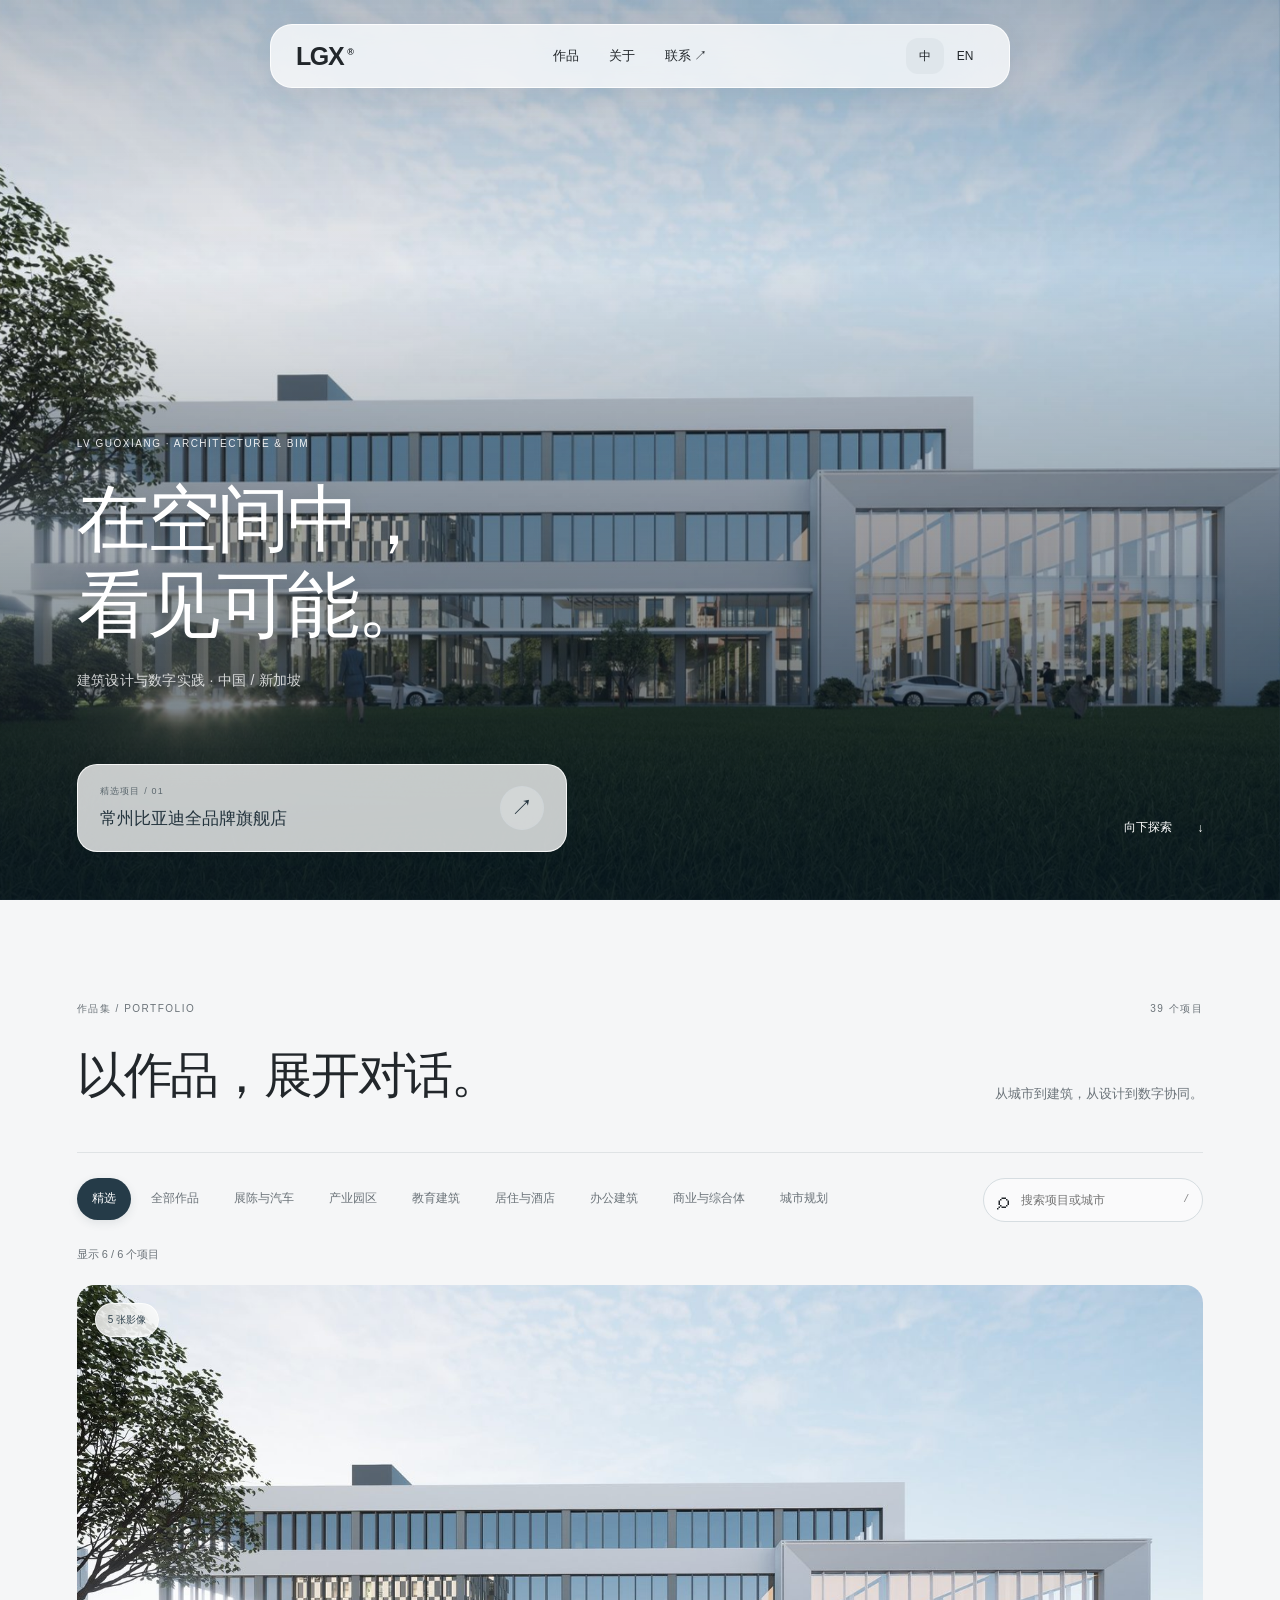
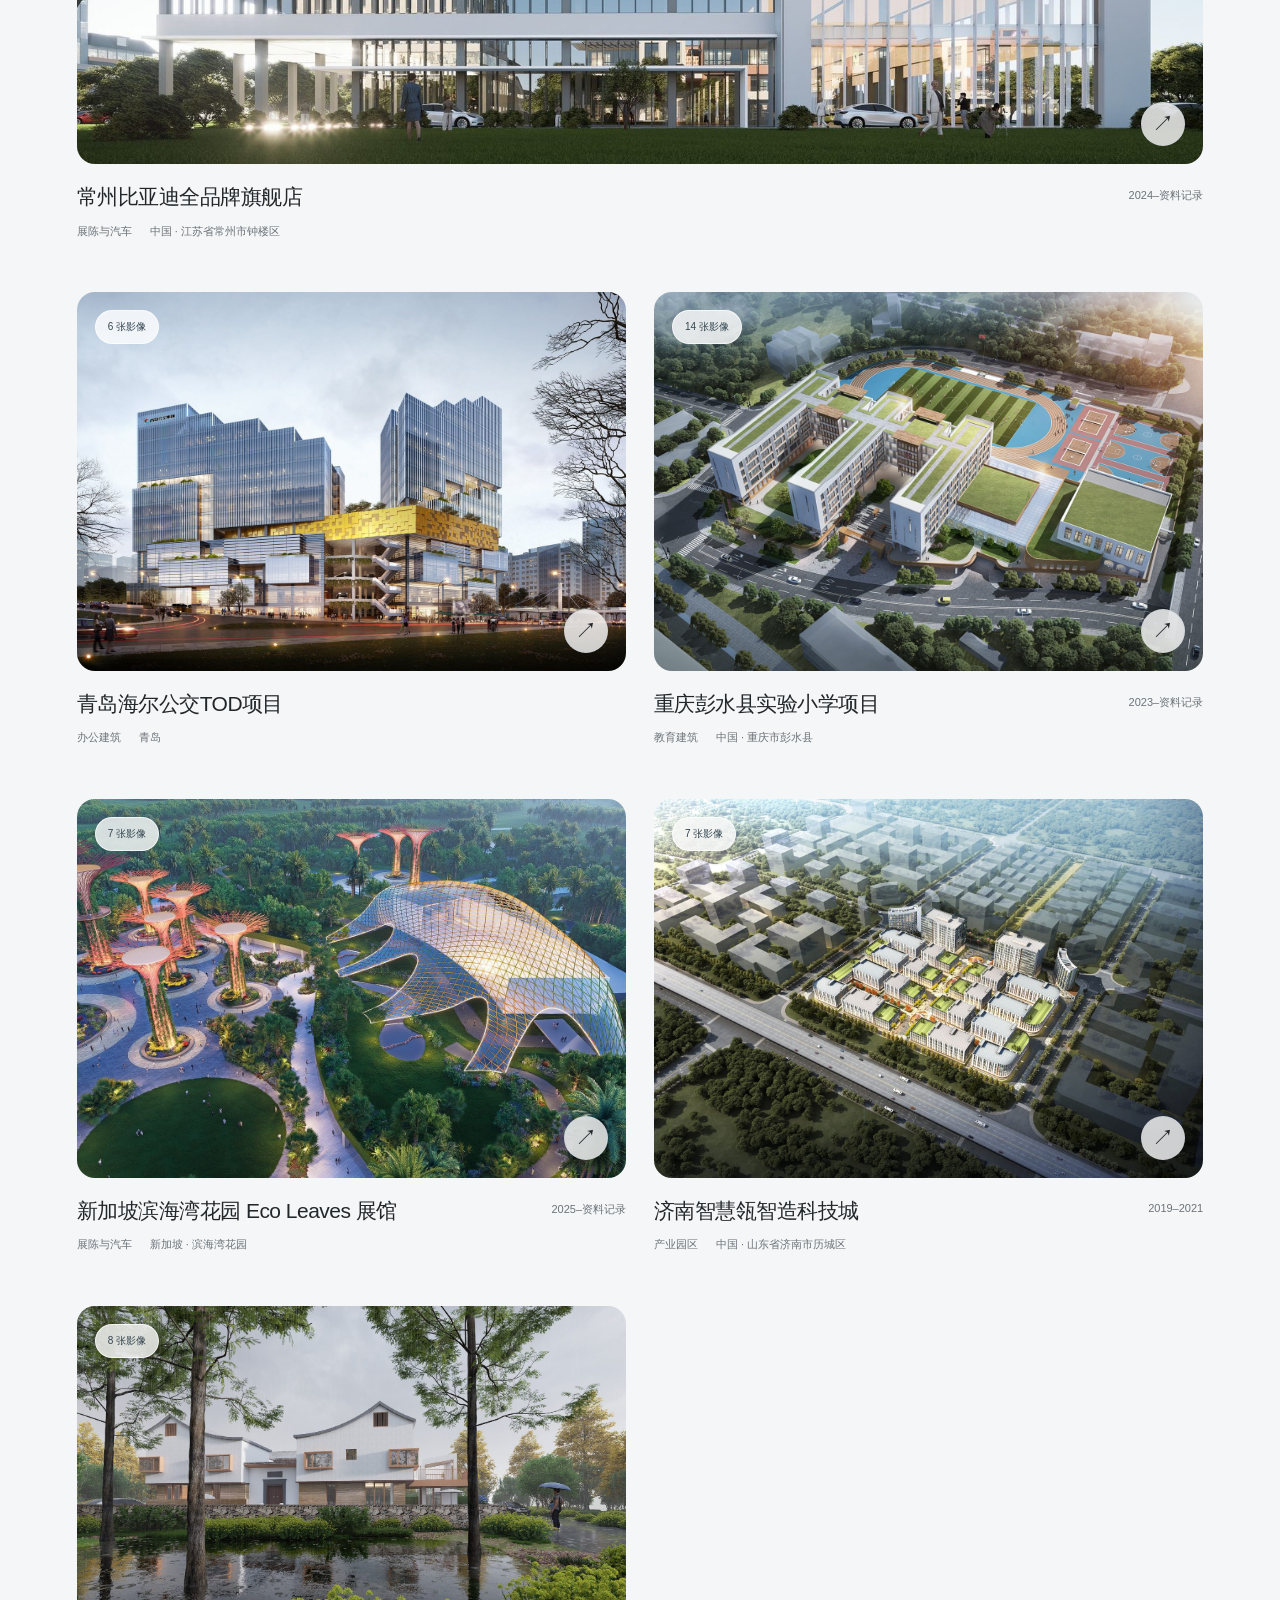
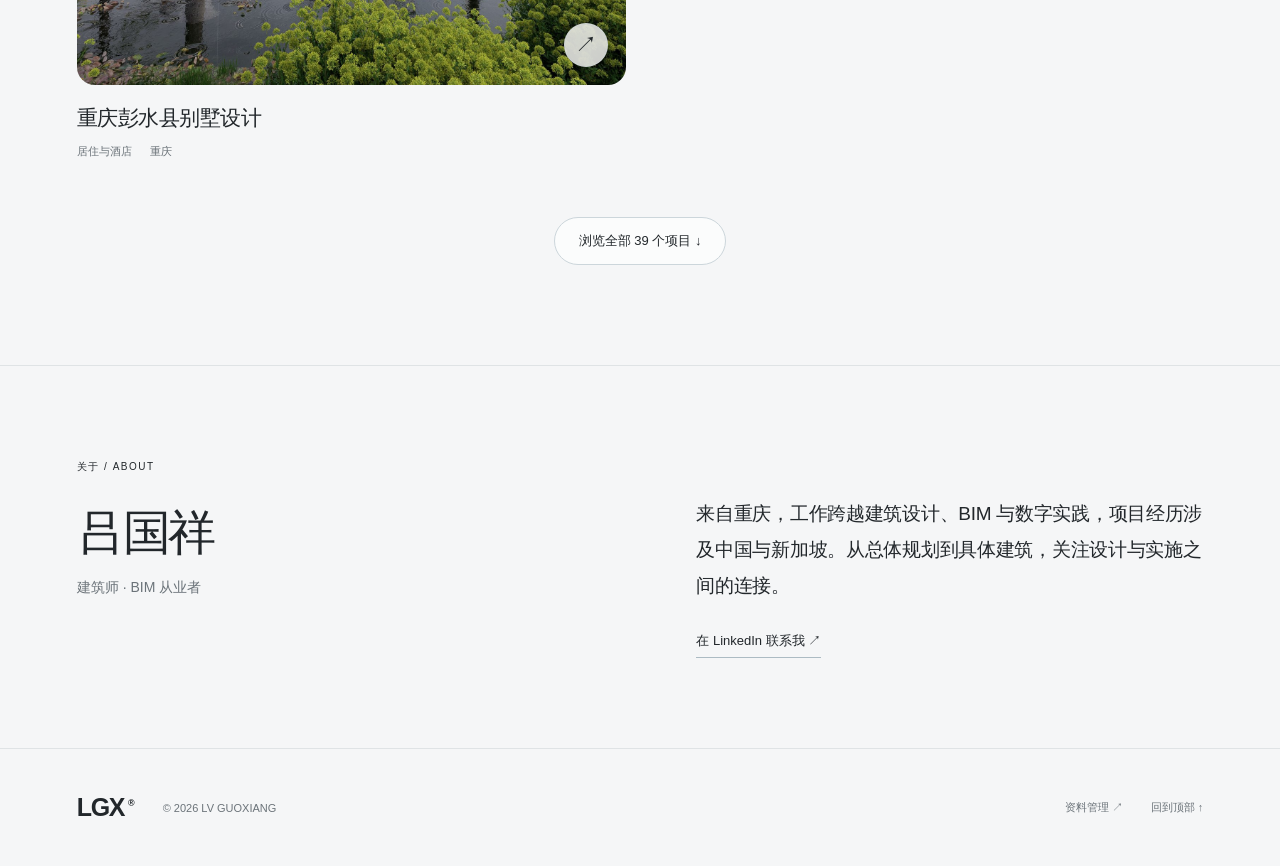
==== commit 54e71b84: "Update portfolio from local studio: exhibition-building-1" ====
--- a/index.html
+++ b/index.html
@@ -1,45 +1,9 @@
-<!DOCTYPE html>
-
-<html lang="zh-CN">
-<head>
-<meta charset="utf-8"/><meta content="width=device-width,initial-scale=1" name="viewport"/><meta content="#f5f5f7" name="theme-color"/>
-<meta content="吕国祥的建筑设计、BIM 与城市规划作品集。浏览中国与新加坡的项目完整影像与原始资料。" name="description"/>
-<meta content="website" property="og:type"/><meta content="吕国祥 LGX — 空间是行为的容器" property="og:title"/><meta content="Architecture, BIM and planning projects by Lv Guoxiang." property="og:description"/><meta content="https://xiang346247518-cn.github.io/lgx-space-site/assets/projects/Exhibition-Building-1.jpg" property="og:image"/>
-<link href="https://xiang346247518-cn.github.io/lgx-space-site/" rel="canonical"/><link href="assets/identity.svg" rel="icon" type="image/svg+xml"/><link as="image" fetchpriority="high" href="assets/media/Exhibition-Building-1.webp" rel="preload"/><link href="assets/site.css?v=20261006-glass1" rel="stylesheet"/>
-<title>吕国祥 LGX — 空间是行为的容器</title>
-<script type="application/ld+json">{"@context":"https://schema.org","@type":"Person","name":"吕国祥","alternateName":"Lv Guoxiang","jobTitle":"Architect and BIM practitioner","url":"https://xiang346247518-cn.github.io/lgx-space-site/","sameAs":["https://www.linkedin.com/in/lvguoxiang/"]}</script>
-<link rel="stylesheet" href="assets/glass.css?v=20261006-glass1"/></head>
-<body>
-<a class="skip-link" data-i18n="skip" href="#work">跳转到作品</a>
-<header class="site-header">
-<a aria-label="LGX 首页" class="brand" data-i18n-aria="home" href="#top"><span class="brand-mark">LGX<span class="brand-dot">.</span></span><span class="brand-name" data-i18n="identity">吕国祥<br/>建筑 / 空间 / 数字</span></a>
-<nav aria-label="主导航" class="desktop-nav" data-i18n-aria="navigation"><a data-i18n="navWork" href="#work">作品</a><a data-i18n="navArchive" href="#archive">项目索引</a><a data-i18n="navAbout" href="#about">关于</a></nav>
-<div class="header-actions"><div aria-label="语言 / Language" class="language-switch" role="group"><button aria-pressed="true" data-lang="zh" lang="zh-CN" type="button">中</button><span aria-hidden="true">/</span><button aria-pressed="false" data-lang="en" lang="en" type="button">EN</button></div><button aria-controls="menu-dialog" aria-expanded="false" aria-label="打开菜单" class="menu-toggle" data-i18n-aria="openMenu" type="button"><span></span><span></span><span class="sr-only" data-i18n="menu">菜单</span></button></div>
-</header>
-<main id="top">
-<section aria-labelledby="hero-title" class="hero wrap">
-<div class="hero-overline"><span class="eyebrow" data-i18n="heroEyebrow">吕国祥 · 建筑设计 / BIM</span><span class="index-label" data-i18n="heroIndex">中国与新加坡 · 项目作品集</span></div>
-<div class="hero-heading"><h1 data-i18n="heroTitle" id="hero-title">建筑作品。<br/><em>数字实践。</em></h1></div>
-<div class="hero-intro"><p data-i18n="heroIntro">空间是行为的容器。<br/>从项目，看见设计。</p><a class="arrow-link" href="#work"><span data-i18n="explore">探索作品</span><span aria-hidden="true">↙</span></a></div>
-<a aria-label="浏览常州比亚迪项目" class="hero-picture image-link" data-i18n-aria="bydLink" data-project="exhibition-building-1" href="#project/exhibition-building-1"><img alt="常州比亚迪全品牌旗舰店建筑效果图" data-fallback="assets/projects/Exhibition-Building-1.jpg" data-i18n-alt="bydAlt" decoding="async" fetchpriority="high" height="1015" src="assets/media/Exhibition-Building-1.webp" width="1600"/><span aria-hidden="true" class="image-action">↗</span><div class="hero-glass-caption"><span class="eyebrow" data-i18n="heroCaption">常州比亚迪全品牌旗舰店</span><span class="hero-location" data-i18n="heroCaptionRight">中国 · 常州 / 主创建筑师</span><span class="hero-open"><span data-i18n="openProject">打开项目</span> ↗</span></div></a>
-
-</section>
-<section aria-labelledby="work-title" class="work-section wrap section-space" id="work">
-<div class="section-kicker"><span>01 /</span><span data-i18n="workKicker">精选作品</span><span class="section-end">ARCHITECTURE / BIM / PLANNING</span></div>
-<div class="section-heading"><h2 data-i18n="workTitle" id="work-title">精选作品。</h2><div class="section-heading-aside"><p data-i18n="workIntro">建筑设计、BIM 与城市规划。<br/>打开项目，浏览完整影像。</p><a class="small-link" href="#archive"><span data-i18n="allProjects">全部项目</span><span id="work-total">39</span><span aria-hidden="true">↗</span></a></div></div><div class="selected-grid" id="selected-grid"></div>
-</section>
-
-
-<section aria-labelledby="archive-title" class="archive-section section-space" id="archive"><div class="wrap">
-<div class="section-kicker"><span>02 /</span><span data-i18n="archiveKicker">完整项目索引</span><span class="section-end" data-i18n="archiveIndex">建筑设计与数字实践</span></div><div class="archive-heading"><h2 data-i18n="archiveTitle" id="archive-title">所有项目<span class="accent-dot">.</span></h2><span class="archive-total" id="archive-total">39</span></div>
-<div class="archive-toolbar"><div aria-label="项目分类" class="filters" data-i18n-aria="filters" id="filters" role="group"></div><div class="archive-controls"><label class="search-box"><svg aria-hidden="true" fill="none" height="17" viewbox="0 0 20 20" width="17"><circle cx="8.5" cy="8.5" r="5.5" stroke="currentColor"></circle><path d="m13 13 4 4" stroke="currentColor"></path></svg><span class="sr-only" data-i18n="searchLabel">搜索项目</span><input aria-label="搜索项目" data-i18n-aria="searchLabel" data-i18n-placeholder="searchPlaceholder" id="project-search" placeholder="项目、城市或关键词" type="search"/></label><div aria-label="浏览方式" class="view-toggle" data-i18n-aria="viewMode" role="group"><button aria-label="列表视图" aria-pressed="false" data-i18n-aria="listView" data-view="list" type="button"><svg aria-hidden="true" fill="none" height="18" viewbox="0 0 18 18" width="18"><path d="M1 4h16M1 9h16M1 14h16" stroke="currentColor"></path></svg></button><button aria-label="网格视图" aria-pressed="true" data-i18n-aria="gridView" data-view="grid" type="button"><svg aria-hidden="true" fill="none" height="18" viewbox="0 0 18 18" width="18"><path d="M1 1h6v6H1zm10 0h6v6h-6zM1 11h6v6H1zm10 0h6v6h-6z" stroke="currentColor"></path></svg></button></div></div></div>
-<p aria-live="polite" class="archive-status" id="archive-status" role="status">正在读取项目…</p><div aria-hidden="true" class="archive-list-head"><span data-i18n="indexNo">编号</span><span data-i18n="projectName">项目</span><span data-i18n="type">类型</span><span data-i18n="location">地点</span><span data-i18n="year">年份</span><span>↗</span></div><div class="archive-results" data-view="grid" id="archive-results"></div><div class="archive-pagination"><button class="pill-button" hidden="" id="load-more" type="button"><span data-i18n="loadMore">显示更多项目</span><span aria-hidden="true">+</span></button></div><noscript><p>请启用 JavaScript 浏览项目档案。Enable JavaScript to browse the archive.</p></noscript>
-</div></section>
-<section aria-labelledby="about-title" class="about-section wrap section-space" id="about"><div class="section-kicker"><span>03 /</span><span data-i18n="aboutKicker">关于吕国祥</span><span class="section-end">LV GUOXIANG</span></div><div class="about-layout"><div class="about-image"><img alt="青岛海尔公交 TOD 建筑效果图" data-fallback="assets/projects/Office-8.jpg" data-i18n-alt="aboutAlt" decoding="async" height="1064" loading="lazy" src="assets/projects/Office-8.jpg" width="1600"/><span class="about-image-label" data-i18n="aboutImageLabel">青岛海尔公交 TOD / 建筑设计</span></div><div class="about-copy"><span class="eyebrow" data-i18n="aboutEyebrow">建筑师 / BIM 从业者 / 空间观察者</span><h2 data-i18n="aboutTitle" id="about-title">吕国祥。<br/><em>建筑师与 BIM 从业者。</em></h2><p data-i18n="aboutText">来自重庆，工作跨越建筑设计、BIM 与数字实践，项目经历涉及中国与新加坡。</p><p data-i18n="aboutText2">从总体规划到具体建筑，让设计判断贯穿项目实施。</p><dl class="about-facts"><div><dt data-i18n="practice">实践</dt><dd data-i18n="practiceValue">建筑设计 · BIM · 城市规划</dd></div><div><dt data-i18n="reach">项目地域</dt><dd data-i18n="reachValue">中国 · 新加坡</dd></div><div><dt data-i18n="approach">工作方式</dt><dd data-i18n="approachValue">建筑设计 · 数字协同 · 项目实施</dd></div></dl></div></div></section>
-</main>
-<footer class="contact-section" id="contact"><div class="wrap"><div class="contact-top"><span class="eyebrow" data-i18n="contactKicker">新的对话，从这里开始。</span><a class="small-link" href="https://www.linkedin.com/in/lvguoxiang/" rel="noopener noreferrer" target="_blank"><span data-i18n="connect">在 LinkedIn 联系</span><span aria-hidden="true">↗</span></a></div><p class="contact-statement" data-i18n="contactTitle">从作品，<br/>开始下一次<em>对话。</em></p><div class="footer-base"><a aria-label="LGX 首页" class="brand-mark" data-i18n-aria="home" href="#top">LGX<span class="brand-dot">.</span></a><span data-i18n="copyright">© 2026 吕国祥 · 建筑 / 空间 / 数字</span><a class="back-top" href="#top"><span data-i18n="backTop">回到顶部</span><span aria-hidden="true">↑</span></a></div></div></footer>
-<dialog aria-label="导航菜单" class="menu-dialog" data-i18n-aria="menu" id="menu-dialog"><div class="menu-top"><span class="brand-mark">LGX.</span><button aria-label="关闭菜单" class="icon-button" data-close-menu="" data-i18n-aria="closeMenu" type="button">×</button></div><nav aria-label="移动导航" class="menu-links" data-i18n-aria="navigation"><a href="#work"><span>01</span><span data-i18n="navWork">作品</span><span>↗</span></a><a href="#archive"><span>02</span><span data-i18n="navArchive">项目索引</span><span>↗</span></a><a href="#about"><span>03</span><span data-i18n="navAbout">关于</span><span>↗</span></a></nav><p data-i18n="menuNote">浏览作品，了解每个项目。</p></dialog>
-<dialog aria-labelledby="detail-title" class="project-dialog" id="project-dialog"><header class="detail-header"><button class="back-project" data-close-project="" type="button"><span aria-hidden="true">←</span><span data-i18n="backWorks">返回作品</span></button><span class="detail-brand">LGX / <span data-i18n="projectDetail">项目档案</span></span><div aria-label="语言 / Language" class="language-switch" role="group"><button aria-pressed="true" data-lang="zh" type="button">中</button><span aria-hidden="true">/</span><button aria-pressed="false" data-lang="en" type="button">EN</button></div></header><div class="detail-content wrap"><div class="detail-eyebrow"><span id="detail-category"></span><span id="detail-index"></span><button class="gallery-jump" id="jump-gallery" type="button"><span data-i18n="galleryTitle">项目相册</span><span id="detail-image-count"></span> ↓</button></div><h2 id="detail-title"></h2><div class="detail-subtitle" id="detail-subtitle"></div><button aria-label="放大项目图片" class="detail-cover image-link" id="detail-cover-button" type="button"><img alt="" decoding="async" id="detail-cover"/><span aria-hidden="true" class="image-action">+</span></button><div aria-label="项目图片" class="detail-strip" data-i18n-aria="projectImages" id="detail-strip" role="group"></div><div class="detail-information"><dl class="detail-meta" id="detail-meta"></dl><div class="detail-description"><span class="eyebrow" data-i18n="projectOverview">项目概述</span><p id="detail-description"></p><p class="source-note" data-i18n="sourceNote">项目进度与日期按原始资料编制时记录。</p><details class="original-text" id="original-text"><summary><span data-i18n="originalText">查看原始资料文字</span><span aria-hidden="true">+</span></summary><p id="detail-original" lang="en"></p></details><a class="small-link" hidden="" id="detail-source" rel="noopener noreferrer" target="_blank"><span data-i18n="linkedinArticle">阅读 LinkedIn 项目文章</span><span aria-hidden="true">↗</span></a></div></div><div class="gallery-heading"><h3 data-i18n="galleryTitle">项目相册</h3><span id="gallery-count"></span></div><div class="detail-gallery" id="detail-gallery"></div><div class="detail-next"><span data-i18n="nextProject">下一个项目</span><button id="next-project" type="button"><span id="next-project-name"></span><span aria-hidden="true">↗</span></button></div></div></dialog>
-<dialog aria-label="项目大图" class="image-dialog" data-i18n-aria="imageViewer" id="image-dialog"><div class="image-viewer-bar"><span id="image-viewer-label"></span><button aria-pressed="false" class="viewer-fit" data-i18n="zoomImage" id="toggle-fit" type="button">放大细节</button><button aria-label="关闭大图" class="icon-button" data-i18n-aria="closeImage" id="close-image" type="button">×</button></div><img alt="" id="viewer-image"/><div aria-label="选择图片" class="viewer-strip" data-i18n-aria="chooseImage" id="viewer-strip" role="group"></div><div class="image-viewer-controls"><button aria-label="上一张图片" class="icon-button" data-i18n-aria="previousImage" id="previous-image" type="button">←</button><span id="image-viewer-count"></span><button aria-label="下一张图片" class="icon-button" data-i18n-aria="nextImage" id="next-image" type="button">→</button></div></dialog>
-<script defer="" src="assets/glass.js?v=20261006-glass1"></script>
-</body></html>
+<!doctype html><html lang="zh-CN"><head><meta charset="utf-8"><meta name="viewport" content="width=device-width,initial-scale=1"><meta name="theme-color" content="#f5f6f7"><meta name="description" content="吕国祥的建筑作品集，呈现中国与新加坡的建筑设计、BIM 与城市规划项目。"><meta property="og:title" content="LGX · 吕国祥 — 建筑作品集"><meta property="og:image" content="https://xiang346247518-cn.github.io/lgx-space-site/assets/projects/Exhibition-Building-1.jpg"><link rel="icon" href="assets/identity.svg"><link rel="preload" as="image" href="assets/projects/Exhibition-Building-1.jpg"><link rel="stylesheet" href="assets/portfolio.css?v=20261017"><title>LGX · 吕国祥 — 建筑作品集</title></head><body>
+<a class="skip" href="#work">跳转至作品 / Skip to work</a>
+<header class="nav glass"><a class="logo" href="#" aria-label="LGX 首页">LGX<span>®</span></a><nav><a href="#work" data-zh="作品" data-en="Work">作品</a><a href="#about" data-zh="关于" data-en="About">关于</a><a href="https://www.linkedin.com/in/lvguoxiang/" target="_blank" rel="noopener" data-zh="联系 ↗" data-en="Contact ↗">联系 ↗</a></nav><div class="language"><button data-lang="zh" aria-pressed="true">中</button><button data-lang="en" aria-pressed="false">EN</button></div></header>
+<main><section class="hero" id="top"><div id="hero-image" class="hero-image"><img src="assets/projects/Exhibition-Building-1.jpg" alt="常州比亚迪全品牌旗舰店" fetchpriority="high"></div><div class="hero-shade"></div><div class="hero-intro"><p class="eyebrow">LV GUOXIANG · ARCHITECTURE & BIM</p><h1><span data-zh="在空间中，" data-en="Architecture,">在空间中，</span><br><span data-zh="看见可能。" data-en="in perspective.">看见可能。</span></h1><p class="hero-note" data-zh="建筑设计与数字实践 · 中国 / 新加坡" data-en="Architecture & digital practice · China / Singapore">建筑设计与数字实践 · 中国 / 新加坡</p></div><div class="hero-bottom"><a class="hero-project glass" id="hero-project" href="#project/exhibition-building-1"><span><small data-zh="精选项目 / 01" data-en="FEATURED PROJECT / 01">精选项目 / 01</small><strong id="hero-name">常州比亚迪全品牌旗舰店</strong></span><span class="round">↗</span></a><a class="scroll-link" href="#work"><span data-zh="向下探索" data-en="Explore work">向下探索</span><span>↓</span></a></div></section>
+<section class="work section" id="work"><div class="section-top"><span class="eyebrow" data-zh="作品集 / PORTFOLIO" data-en="PORTFOLIO / SELECTED PRACTICE">作品集 / PORTFOLIO</span><span class="eyebrow" id="project-total"></span></div><div class="work-title"><h2 data-zh="以作品，展开对话。" data-en="Let the work speak.">以作品，展开对话。</h2><p data-zh="从城市到建筑，从设计到数字协同。" data-en="From cities to buildings. From design to digital coordination.">从城市到建筑，从设计到数字协同。</p></div><div class="toolbar"><div class="filters" id="filters" aria-label="项目分类 / Project categories"></div><label class="search"><span aria-hidden="true">⌕</span><input type="search" id="search" placeholder="搜索项目或城市" aria-label="搜索项目或城市 / Search projects or cities"><kbd>/</kbd></label></div><p id="result-status" class="result-status" aria-live="polite"></p><div id="projects" class="project-grid"></div><button id="more" class="button more" hidden>浏览全部项目</button><div id="error" class="error" hidden><p data-zh="项目暂时无法加载，请重试。" data-en="Projects could not load. Please try again.">项目暂时无法加载，请重试。</p><button id="retry" class="button" data-zh="重新加载" data-en="Retry">重新加载</button></div></section>
+<section id="about" class="about section"><div><span class="eyebrow" data-zh="关于 / ABOUT" data-en="ABOUT / LV GUOXIANG">关于 / ABOUT</span><h2 data-zh="吕国祥" data-en="Lv Guoxiang">吕国祥</h2><p class="about-role" data-zh="建筑师 · BIM 从业者" data-en="Architect · BIM practitioner">建筑师 · BIM 从业者</p></div><div class="about-text"><p data-zh="来自重庆，工作跨越建筑设计、BIM 与数字实践，项目经历涉及中国与新加坡。从总体规划到具体建筑，关注设计与实施之间的连接。" data-en="An architect from Chongqing, working across architectural design, BIM and digital practice, with project experience in China and Singapore. From master planning to individual buildings, connecting design with delivery.">来自重庆，工作跨越建筑设计、BIM 与数字实践，项目经历涉及中国与新加坡。从总体规划到具体建筑，关注设计与实施之间的连接。</p><a class="text-link" href="https://www.linkedin.com/in/lvguoxiang/" target="_blank" rel="noopener" data-zh="在 LinkedIn 联系我 ↗" data-en="Connect on LinkedIn ↗">在 LinkedIn 联系我 ↗</a></div></section></main>
+<footer class="footer section"><a href="#top" class="logo">LGX<span>®</span></a><span>© 2026 LV GUOXIANG</span><a href="admin/" data-zh="资料管理 ↗" data-en="Owner studio ↗">资料管理 ↗</a><a href="#top" data-zh="回到顶部 ↑" data-en="Back to top ↑">回到顶部 ↑</a></footer>
+<dialog id="project-dialog" aria-labelledby="detail-title"><div class="detail-bar glass"><button id="close-project" class="quiet" data-zh="← 返回作品" data-en="← Back to work">← 返回作品</button><span class="eyebrow">LGX / PROJECT</span><button id="share" class="quiet" data-zh="复制链接 ↗" data-en="Copy link ↗">复制链接 ↗</button></div><div class="detail section"><div class="detail-top"><p class="eyebrow" id="detail-category"></p><h2 id="detail-title"></h2><p class="detail-subtitle" id="detail-subtitle"></p></div><button class="detail-cover" id="detail-cover" aria-label="放大封面 / Enlarge cover"></button><div class="detail-info"><dl id="detail-meta"></dl><div><h3 data-zh="项目概述" data-en="Overview">项目概述</h3><p id="detail-description"></p><small class="muted" data-zh="项目日期及进度按原始资料编制时记录。" data-en="Dates and status reflect the source at the time of writing.">项目日期及进度按原始资料编制时记录。</small><details id="source"><summary data-zh="查看原始资料文字" data-en="Original source text">查看原始资料文字</summary><p id="source-text"></p></details></div></div><div class="album-title"><h3 data-zh="项目影像" data-en="Project gallery">项目影像</h3><span id="album-count"></span></div><p id="album-status" role="status"></p><div id="gallery" class="gallery"></div><button id="retry-album" class="button" hidden data-zh="重新加载相册" data-en="Reload gallery">重新加载相册</button><a id="next-project" class="next-project"></a></div></dialog>
+<dialog id="lightbox" aria-label="图片查看器 / Image viewer"><header class="viewer-bar"><span id="viewer-caption"></span><button id="zoom" class="quiet" data-zh="放大细节" data-en="Zoom in">放大细节</button><button id="close-viewer" class="round" aria-label="关闭大图 / Close image">×</button></header><div id="viewer-stage"><img id="viewer-image" alt=""></div><div class="viewer-controls glass"><button id="prev-image" class="round" aria-label="上一张 / Previous image">←</button><span id="viewer-count" aria-live="polite"></span><button id="next-image" class="round" aria-label="下一张 / Next image">→</button></div></dialog><div id="toast" role="status"></div><script type="module" src="assets/portfolio.js?v=20261017"></script></body></html>
--- a/assets/portfolio.css
+++ b/assets/portfolio.css
@@ -0,0 +1,2 @@
+:root{--ink:#22272b;--muted:#6b7379;--paper:#f5f6f7;--line:#dfe3e5;--ease:cubic-bezier(.22,1,.36,1);font-family:-apple-system,BlinkMacSystemFont,"Helvetica Neue","Segoe UI","PingFang SC","Microsoft YaHei",Arial,sans-serif;color:var(--ink);background:var(--paper);font-synthesis:none;scroll-behavior:smooth;scroll-padding-top:110px}*{box-sizing:border-box}body{margin:0;-webkit-font-smoothing:antialiased}button,input,textarea,select{font:inherit;color:inherit}button,a{-webkit-tap-highlight-color:transparent}button{cursor:pointer}a{color:inherit;text-decoration:none}button{border:0;background:none}button:disabled{cursor:wait;opacity:.5}button:focus-visible,a:focus-visible,input:focus-visible,summary:focus-visible{outline:3px solid #477c9e;outline-offset:5px}button,a{touch-action:manipulation}img{display:block;width:100%}h1,h2,h3,p{margin:0}h1,h2,h3{font-weight:350;letter-spacing:-.045em}::selection{background:#cbdfe6}.skip{position:fixed;top:-100px;left:24px;background:white;z-index:100;padding:18px}.skip:focus{top:10px}.glass{background:rgba(255,255,255,.76);border:1px solid rgba(255,255,255,.82);box-shadow:0 7px 30px #14263212;backdrop-filter:blur(22px) saturate(1.35);-webkit-backdrop-filter:blur(22px) saturate(1.35)}.nav{position:absolute;z-index:5;top:24px;left:50%;transform:translateX(-50%);width:min(740px,calc(100% - 48px));height:64px;border-radius:22px;display:flex;align-items:center;justify-content:space-between;padding:0 25px;gap:24px}.logo{font-size:25px;font-weight:600;letter-spacing:-1.4px;white-space:nowrap}.logo span{vertical-align:top;font-size:9px;letter-spacing:0;margin-left:4px;line-height:2.4}.nav nav{display:flex;align-items:center;gap:30px;font-size:13px}.nav nav a{padding:18px 0}.language{display:flex;gap:2px}.language button{min-width:38px;height:36px;font-size:12px;border-radius:12px}.language button[aria-pressed=true]{background:#dce3e8aa}.hero{position:relative;height:min(950px,100svh);min-height:680px;overflow:hidden;color:white;background:#5f737f}.hero-image,.hero-shade{position:absolute;inset:0}.hero-image img{height:100%;object-fit:cover;object-position:center 55%;animation:hero-arrive 1.8s var(--ease) both}.hero-shade{background:linear-gradient(180deg,#091c2c30 0%,#081b2c0a 30%,#0b1e2d70 68%,#071726b3 100%)}.hero-intro{position:absolute;left:6vw;bottom:210px;right:6vw;text-shadow:0 2px 22px #0002}.eyebrow{font-size:10px;font-weight:500;letter-spacing:.15em;line-height:1.7}.hero-intro .eyebrow{margin-bottom:24px;opacity:.9}.hero h1{font-size:clamp(48px,5.7vw,88px);line-height:1.18;font-weight:300;letter-spacing:-.04em}.hero-note{margin-top:24px;font-size:14px;color:#ffffffc9;font-weight:350;letter-spacing:.02em}.hero-bottom{position:absolute;left:6vw;right:6vw;bottom:48px;display:flex;align-items:end;justify-content:space-between;gap:30px}.hero-project{width:min(490px,100%);display:flex;align-items:center;justify-content:space-between;padding:20px 22px;border-radius:20px;color:#24343e;gap:24px;transition:background .4s,transform .5s var(--ease)}.hero-project:hover{transform:translateY(-4px);background:#ffffffde}.hero-project small{font-size:9px;letter-spacing:.13em;display:block;opacity:.65;margin-bottom:9px}.hero-project strong{font-size:17px;font-weight:450;line-height:1.4;display:block}.round{border:1px solid #cdd5db80;border-radius:50%;width:44px;height:44px;flex:0 0 44px;display:grid;place-items:center;font-size:22px;font-weight:300;background:#ffffff3d}.scroll-link{display:flex;gap:25px;align-items:center;font-size:12px;padding:16px 0}.section{max-width:1550px;margin:auto;padding:100px 6vw}.section-top{display:flex;justify-content:space-between;align-items:center;color:var(--muted)}.work-title{margin:28px 0 46px;display:flex;justify-content:space-between;align-items:end;gap:25px}.work-title h2{font-size:clamp(32px,3.8vw,58px);line-height:1.25}.work-title p{color:var(--muted);font-size:13px;line-height:1.8;max-width:300px}.toolbar{display:flex;justify-content:space-between;align-items:start;gap:30px;border-top:1px solid var(--line);padding-top:25px}.filters{display:flex;flex-wrap:wrap;gap:5px;max-width:850px}.filters button{padding:11px 15px;border-radius:24px;font-size:12px;min-height:42px;color:var(--muted);transition:background .25s,color .25s}.filters button[aria-pressed=true]{background:#253b48;color:white;box-shadow:0 3px 10px #253b481a}.filters button:hover{background:#e2e7e9;color:#24343e}.filters button[aria-pressed=true]:hover{background:#253b48;color:white}.search{display:flex;gap:10px;align-items:center;border:1px solid #d6dde1;border-radius:24px;background:#ffffff6b;padding:0 13px;flex:0 0 220px}.search>span{font-size:24px}.search input{width:100%;min-width:0;border:0;background:none;outline:none;font-size:12px;height:42px}.search kbd{font-size:10px;color:#888}.result-status{font-size:11px;color:var(--muted);margin:25px 0 22px;min-height:16px}.project-grid{display:grid;grid-template-columns:repeat(2,minmax(0,1fr));gap:52px 28px}.project-card{display:block;min-width:0;animation:card-in .6s var(--ease) both}.project-card:first-child{grid-column:1/-1}.project-picture{position:relative;overflow:hidden;aspect-ratio:1.45;background:#e3e8eb;border-radius:18px;isolation:isolate}.project-card:first-child .project-picture{aspect-ratio:2.35}.project-picture>img{height:100%;object-fit:cover;transition:transform 1s var(--ease)}.project-card:hover .project-picture>img{transform:scale(1.035)}.project-picture>.round{position:absolute;bottom:18px;right:18px;background:#ffffffc9;backdrop-filter:blur(15px);transition:transform .4s var(--ease)}.project-card:hover .round{transform:rotate(45deg)}.picture-count{position:absolute;top:18px;left:18px;font-size:10px;background:#ffffffc9;backdrop-filter:blur(15px);padding:9px 12px;border:1px solid #ffffffb3;border-radius:25px;color:#334550}.project-heading{display:flex;justify-content:space-between;gap:15px;margin-top:18px;align-items:start}.project-heading h3{font-size:21px;font-weight:400;letter-spacing:-.025em;line-height:1.45}.project-heading>span{font-size:11px;color:var(--muted);padding-top:6px;white-space:nowrap}.project-meta{display:flex;flex-wrap:wrap;gap:7px 18px;font-size:11px;color:var(--muted);line-height:1.7;margin-top:9px}.button{padding:14px 24px;border-radius:30px;border:1px solid #ccd6db;min-height:46px;background:#ffffffa8;font-size:13px;transition:background .3s,transform .3s}.button:hover{background:white;transform:translateY(-2px)}.more{display:block;margin:56px auto 0}.more[hidden]{display:none}.error{padding:60px;text-align:center}.error button{margin-top:20px}.about{border-top:1px solid var(--line);display:grid;grid-template-columns:1fr 1fr;gap:10%;padding-block:90px}.about h2{font-size:48px;margin:26px 0 14px}.about-role{color:var(--muted);font-size:14px}.about-text{padding-top:40px}.about-text>p{font-size:19px;line-height:1.9;font-weight:350;letter-spacing:-.015em}.text-link{display:inline-block;margin-top:28px;font-size:13px;border-bottom:1px solid #acbbc3;padding-bottom:7px}.footer{padding-block:36px;border-top:1px solid var(--line);display:flex;align-items:center;gap:28px;font-size:11px;color:var(--muted)}.footer .logo{color:var(--ink)}.footer>span{margin-right:auto}.footer a{padding-block:8px}dialog{border:0;color:var(--ink);padding:0}dialog::backdrop{background:#14263255;backdrop-filter:blur(16px);-webkit-backdrop-filter:blur(16px)}#project-dialog{width:100%;max-width:100%;height:100dvh;max-height:100dvh;margin:0;background:var(--paper);overflow:auto;overscroll-behavior:contain}#project-dialog[open]{animation:card-in .4s var(--ease)}body:has(dialog[open]){overflow:hidden}.detail-bar{position:sticky;top:0;z-index:2;display:flex;justify-content:space-between;align-items:center;padding:13px 6vw;min-height:65px;border-width:0 0 1px;gap:20px}.quiet{font-size:12px;min-height:40px;padding:8px 10px;border-radius:16px}.quiet:hover{background:#9aaeb51a}.detail{padding-top:56px}.detail-top{max-width:1050px}.detail-top h2{font-size:clamp(30px,4.4vw,66px);line-height:1.25;margin:20px 0}.detail-subtitle{font-size:14px;color:var(--muted);line-height:1.6;margin-bottom:40px}.detail-cover{display:block;padding:0;width:100%;background:#e8ecee;border-radius:18px;overflow:hidden}.detail-cover img{max-height:76vh;object-fit:contain}.detail-info{display:grid;grid-template-columns:1fr 2fr;gap:9%;padding:58px 0 70px}.detail-info dl{margin:0;display:grid;gap:20px;align-content:start}.detail-info dt{font-size:10px;color:var(--muted);margin-bottom:7px}.detail-info dd{font-size:14px;line-height:1.6;margin:0}.detail-info h3{font-size:11px;letter-spacing:.06em;font-weight:500;margin-bottom:20px}.detail-info p{font-size:16px;line-height:1.95;font-weight:350;white-space:pre-line}.muted{color:var(--muted);font-size:11px;display:block;line-height:1.7;margin-top:24px}details{margin-top:20px;font-size:12px;border-top:1px solid var(--line);padding-top:15px}summary{cursor:pointer}details p{font-size:13px!important;color:var(--muted);margin-top:16px}.album-title{display:flex;justify-content:space-between;align-items:center;border-top:1px solid var(--line);padding-top:30px;margin-bottom:30px}.album-title h3{font-size:30px}.album-title span{font-size:12px;color:var(--muted)}#album-status{font-size:13px;margin-bottom:20px;color:var(--muted)}.gallery{columns:2;column-gap:26px}.gallery figure{margin:0 0 30px;break-inside:avoid}.gallery button{display:block;width:100%;padding:0;overflow:hidden;border-radius:12px;background:white}.gallery img{transition:transform .8s var(--ease)}.gallery button:hover img{transform:scale(1.015)}.gallery figcaption{font-size:10px;color:var(--muted);margin-top:12px;line-height:1.6}.next-project{display:flex;justify-content:space-between;align-items:center;gap:25px;border-top:1px solid var(--line);margin-top:65px;padding-top:30px;font-size:26px;font-weight:350}.next-project small{display:block;font-size:10px;color:var(--muted);margin-bottom:15px}.next-project>span:last-child{font-size:40px}#lightbox{width:100%;height:100dvh;max-height:100dvh;max-width:100%;margin:0;background:#edf0f3f5;overflow:hidden}#lightbox[open]{display:flex;flex-direction:column;animation:card-in .25s var(--ease)}.viewer-bar{padding:18px 4vw;display:flex;align-items:center;gap:20px;flex-shrink:0}.viewer-bar>span{margin-right:auto;font-size:12px;line-height:1.5}.viewer-bar .round{background:white}#viewer-stage{overflow:auto;flex:1;min-height:0;display:flex;align-items:center;justify-content:center;padding:0 30px;touch-action:pan-y}#viewer-image{width:100%;height:100%;object-fit:contain;transition:opacity .2s;min-height:0}#viewer-stage.zoomed{display:block;touch-action:auto}#viewer-stage.zoomed img{width:max(150%,1600px);max-width:none;height:auto;object-fit:initial}.viewer-controls{align-self:center;display:flex;align-items:center;gap:25px;margin:20px 0 24px;padding:8px;border-radius:36px}.viewer-controls>span{min-width:70px;text-align:center;font-size:12px}.viewer-controls .round{border:0}.viewer-controls button:hover{background:white}#toast{position:fixed;bottom:30px;left:50%;transform:translate(-50%,20px);opacity:0;background:#263d4d;color:white;padding:14px 24px;border-radius:22px;font-size:13px;z-index:100;pointer-events:none;transition:.25s}#toast.show{opacity:1;transform:translate(-50%,0)}.preview-banner{position:relative;z-index:20;background:#263d4d;color:white;font-size:13px;padding:14px 20px;text-align:center}@keyframes hero-arrive{from{transform:scale(1.045);opacity:.6}to{transform:scale(1);opacity:1}}@keyframes card-in{from{opacity:0;transform:translateY(12px)}to{opacity:1;transform:translateY(0)}}
+@media(min-width:1600px){.hero-intro,.hero-bottom{left:calc((100vw - 1364px)/2);right:calc((100vw - 1364px)/2)}}@media(max-width:1000px){.toolbar{flex-wrap:wrap;gap:15px}.search{flex-basis:100%;max-width:350px}.work-title{display:block}.work-title p{margin-top:18px;max-width:none}.hero h1{font-size:64px}.section{padding-inline:5vw}.detail-info{gap:7%}.project-heading h3{font-size:18px}.hero-intro,.hero-bottom{left:5vw;right:5vw}}@media(max-width:600px){.nav{top:16px;height:57px;padding:0 16px;width:calc(100% - 28px);gap:12px;border-radius:18px}.logo{font-size:23px}.nav nav{gap:18px;font-size:12px}.nav nav a:last-child{display:none}.language button{min-width:34px}.hero{min-height:660px;max-height:900px}.hero-image img{object-position:58% 50%}.hero-intro{bottom:200px;left:24px;right:24px}.hero h1{font-size:46px}.hero-intro .eyebrow{font-size:9px;margin-bottom:20px}.hero-note{font-size:12px;max-width:270px;line-height:1.8}.hero-bottom{bottom:30px;left:20px;right:20px}.hero-project{padding:17px 18px;border-radius:18px}.hero-project strong{font-size:15px}.scroll-link{display:none}.section{padding:65px 22px}.work-title{margin-top:22px;margin-bottom:30px}.work-title h2{font-size:31px}.filters{flex-wrap:nowrap;width:calc(100vw - 44px);overflow:auto;scrollbar-width:none;padding-bottom:6px}.filters button{flex-shrink:0;padding:10px 13px}.toolbar{gap:14px}.search{max-width:none}.project-grid{grid-template-columns:1fr;gap:32px}.project-card:first-child{grid-column:auto}.project-card:first-child .project-picture,.project-picture{aspect-ratio:1.35;border-radius:14px}.project-heading{margin-top:14px}.project-heading h3{font-size:19px}.project-meta{font-size:10px}.picture-count{top:12px;left:12px}.more{margin-top:35px}.about{grid-template-columns:1fr;gap:0}.about h2{font-size:38px;margin:22px 0 12px}.about-text{padding-top:25px}.about-text>p{font-size:16px;line-height:1.9}.footer{flex-wrap:wrap;gap:20px;padding-block:30px}.footer>span{font-size:9px}.footer>a:last-child{margin-left:auto}.footer .logo{width:20%}.detail-bar{padding:10px 16px;gap:10px}.detail-bar>.eyebrow{display:none}.detail{padding-top:34px}.detail-top h2{font-size:32px}.detail-subtitle{font-size:12px;margin-bottom:25px}.detail-info{grid-template-columns:1fr;gap:35px;padding:32px 0 45px}.detail-info dl{grid-template-columns:1fr 1fr;gap:22px}.detail-info dd{font-size:12px}.detail-info p{font-size:15px}.gallery{columns:1}.album-title h3{font-size:26px}.next-project{font-size:22px}.viewer-bar{padding:12px 16px;gap:12px}.viewer-bar>span{max-width:50%;font-size:11px}#viewer-stage{padding:0 10px}.viewer-controls{margin:16px 0 28px}.round{width:42px;height:42px;flex-basis:42px}.eyebrow{font-size:9px}}@media(prefers-reduced-motion:reduce){:root{scroll-behavior:auto}*,*::before,*::after{animation:none!important;transition:none!important;scroll-behavior:auto!important}}@supports not(backdrop-filter:blur(2px)){.glass{background:#f5f7f9f5}}
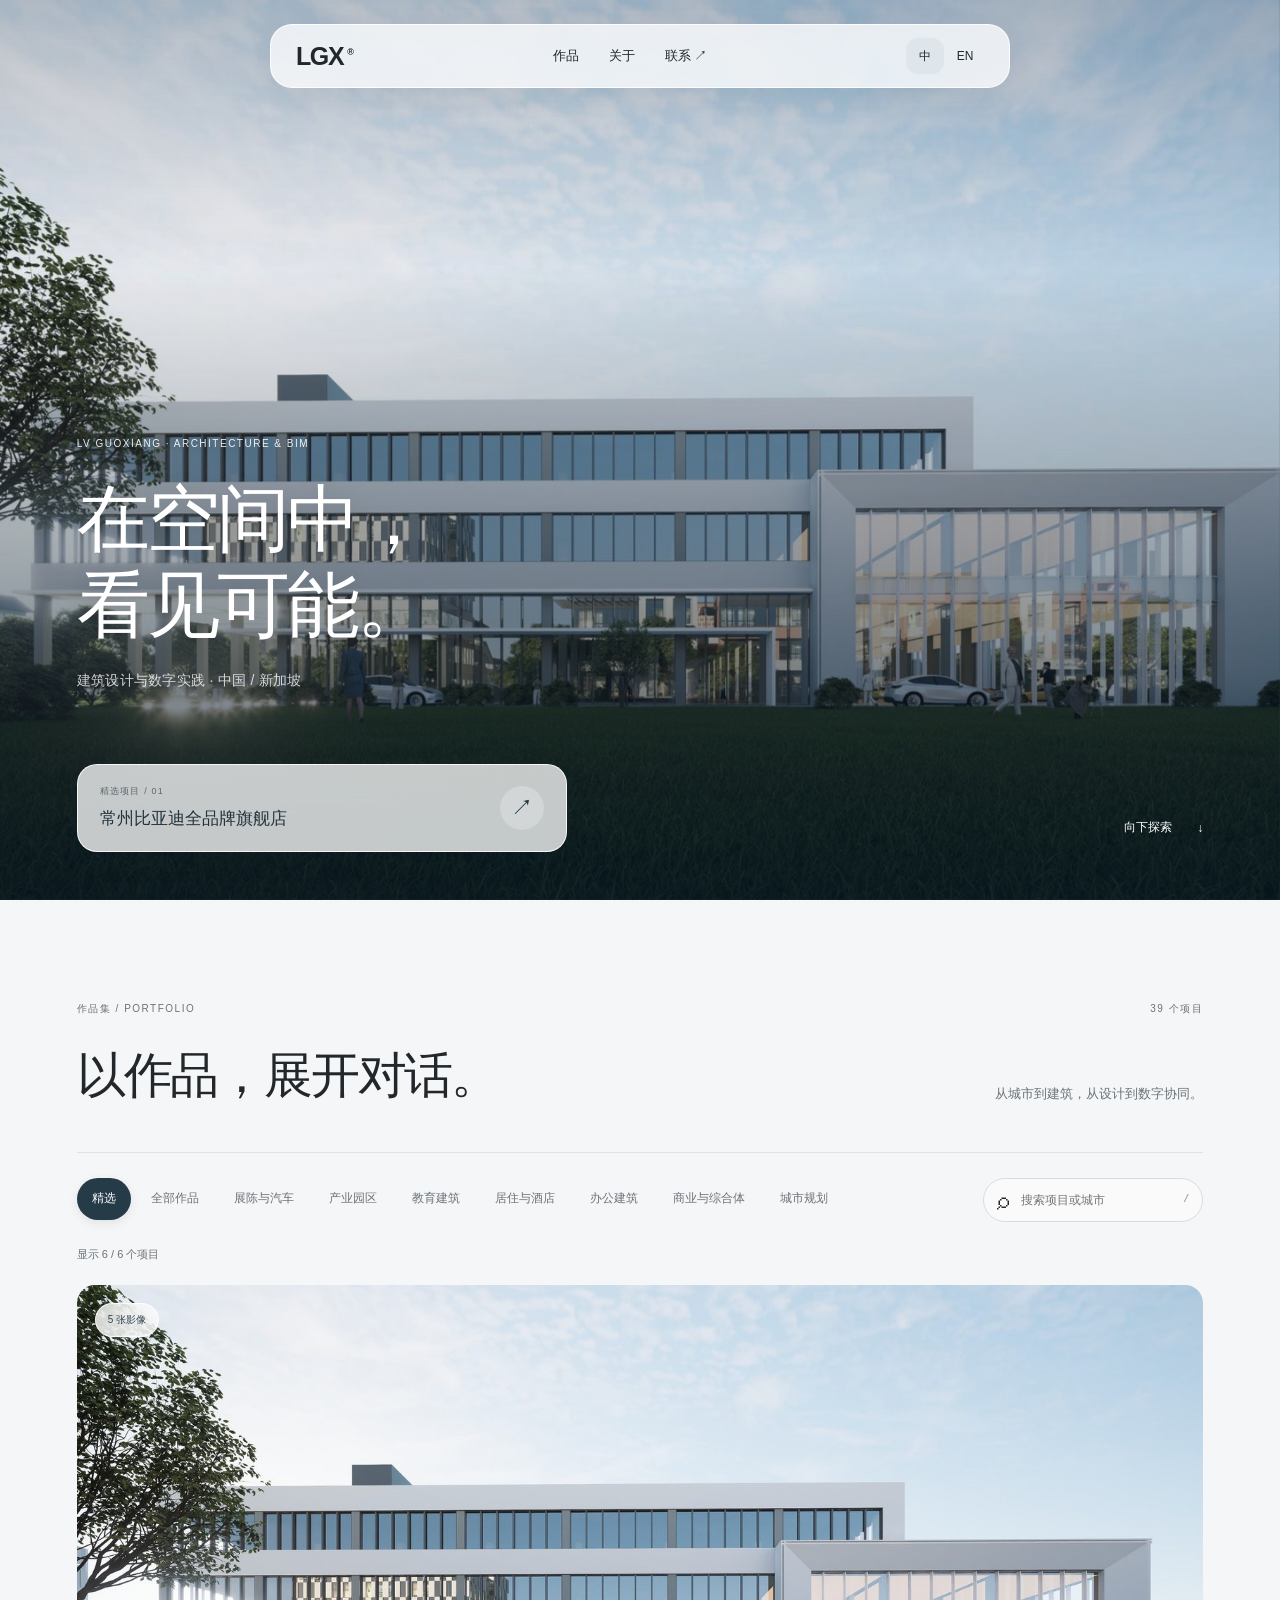
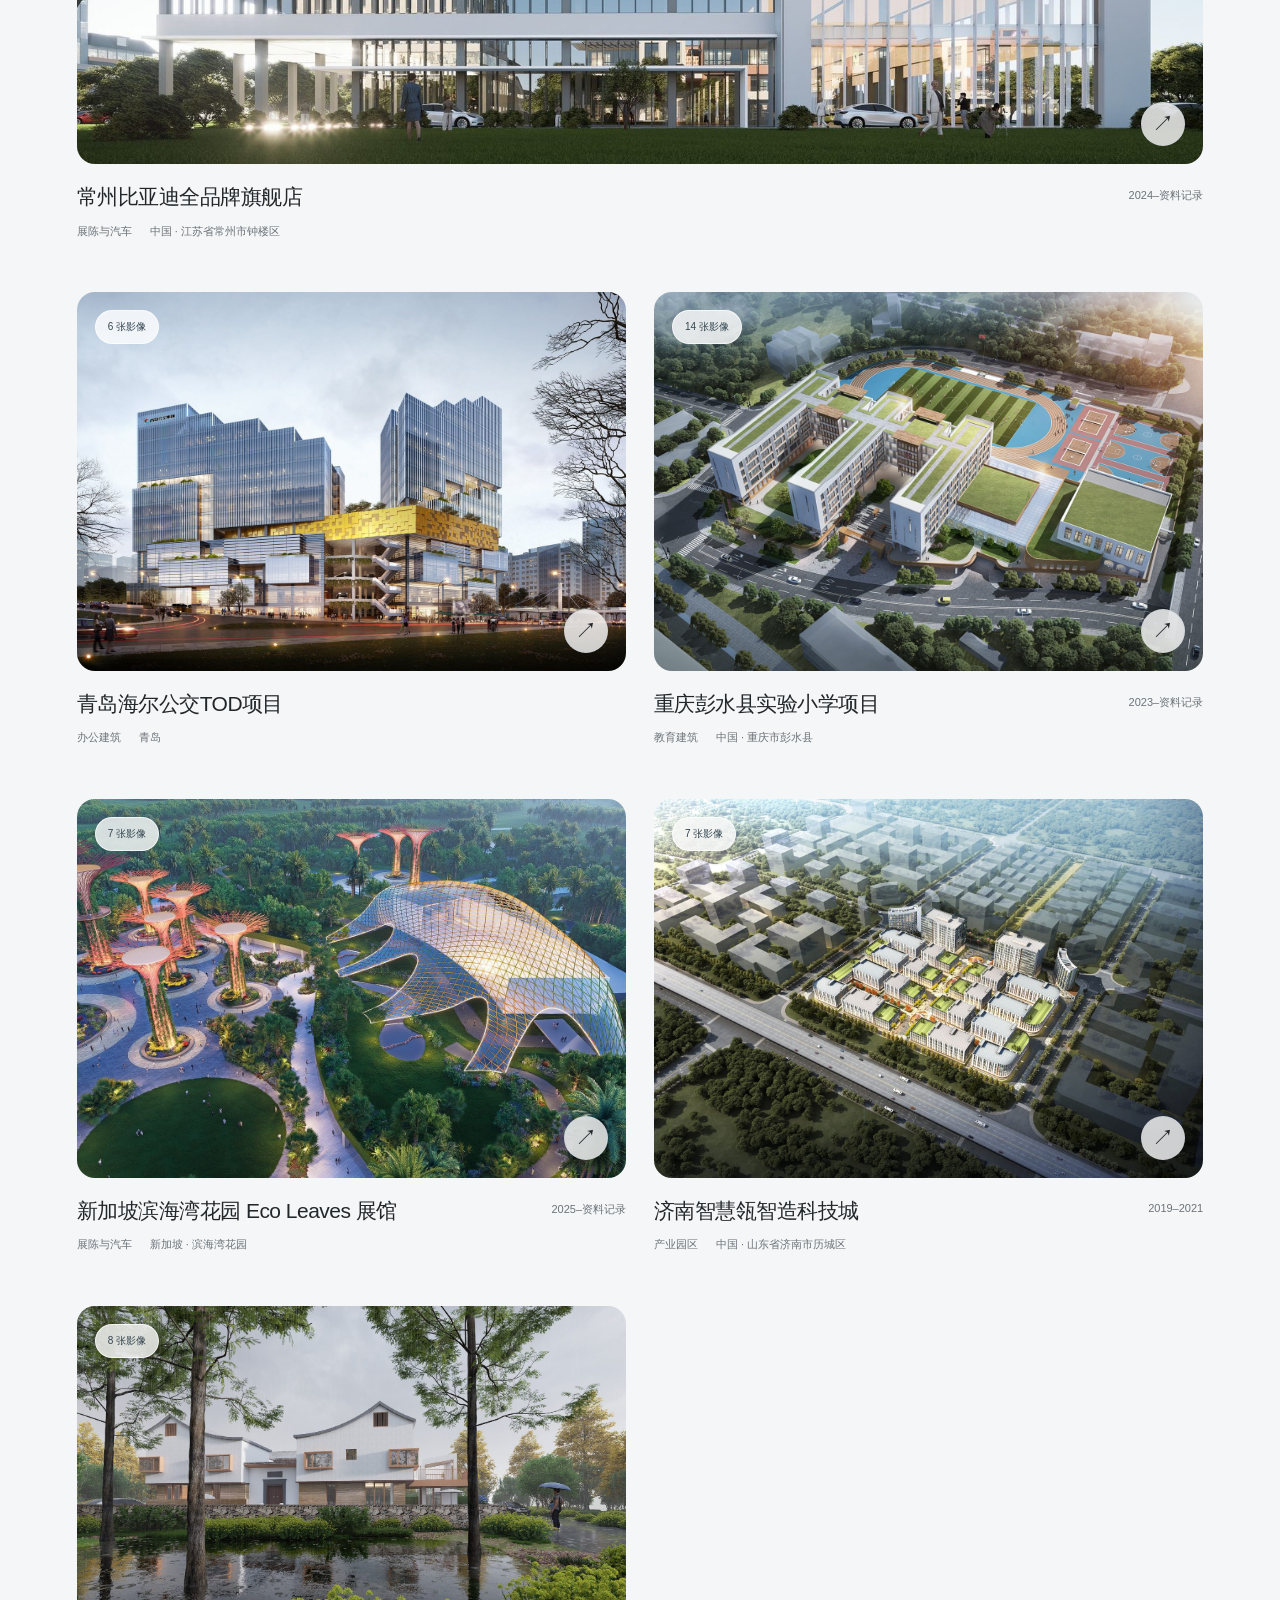
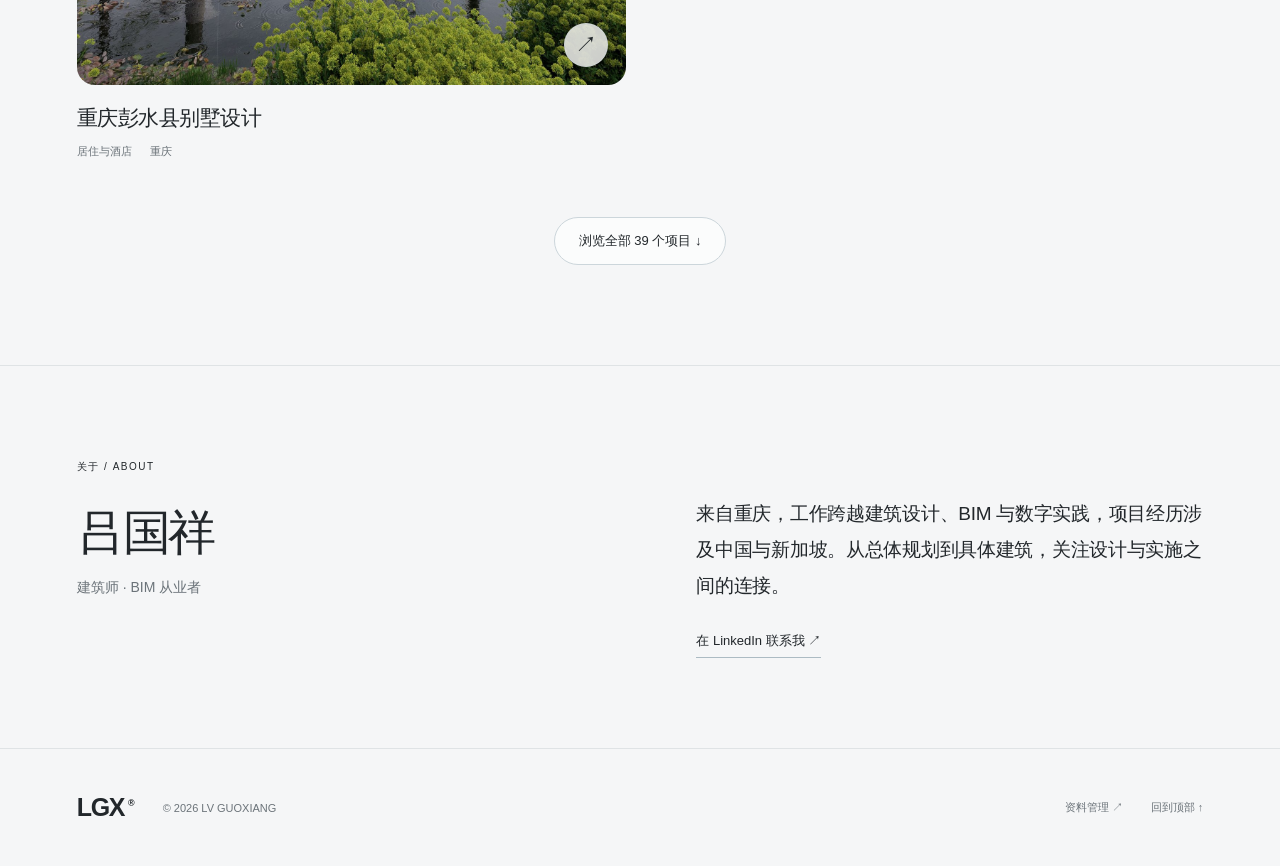
==== commit 4fa2ad07: "Fix gallery image aspect ratios" ====
--- a/index.html
+++ b/index.html
@@ -1,4 +1,4 @@
-<!doctype html><html lang="zh-CN"><head><meta charset="utf-8"><meta name="viewport" content="width=device-width,initial-scale=1"><meta name="theme-color" content="#f5f6f7"><meta name="description" content="吕国祥的建筑作品集，呈现中国与新加坡的建筑设计、BIM 与城市规划项目。"><meta property="og:title" content="LGX · 吕国祥 — 建筑作品集"><meta property="og:image" content="https://xiang346247518-cn.github.io/lgx-space-site/assets/projects/Exhibition-Building-1.jpg"><link rel="icon" href="assets/identity.svg"><link rel="preload" as="image" href="assets/projects/Exhibition-Building-1.jpg"><link rel="stylesheet" href="assets/portfolio.css?v=20261017"><title>LGX · 吕国祥 — 建筑作品集</title></head><body>
+<!doctype html><html lang="zh-CN"><head><meta charset="utf-8"><meta name="viewport" content="width=device-width,initial-scale=1"><meta name="theme-color" content="#f5f6f7"><meta name="description" content="吕国祥的建筑作品集，呈现中国与新加坡的建筑设计、BIM 与城市规划项目。"><meta property="og:title" content="LGX · 吕国祥 — 建筑作品集"><meta property="og:image" content="https://xiang346247518-cn.github.io/lgx-space-site/assets/projects/Exhibition-Building-1.jpg"><link rel="icon" href="assets/identity.svg"><link rel="preload" as="image" href="assets/projects/Exhibition-Building-1.jpg"><link rel="stylesheet" href="assets/portfolio.css?v=20261017-ratio1"><title>LGX · 吕国祥 — 建筑作品集</title></head><body>
 <a class="skip" href="#work">跳转至作品 / Skip to work</a>
 <header class="nav glass"><a class="logo" href="#" aria-label="LGX 首页">LGX<span>®</span></a><nav><a href="#work" data-zh="作品" data-en="Work">作品</a><a href="#about" data-zh="关于" data-en="About">关于</a><a href="https://www.linkedin.com/in/lvguoxiang/" target="_blank" rel="noopener" data-zh="联系 ↗" data-en="Contact ↗">联系 ↗</a></nav><div class="language"><button data-lang="zh" aria-pressed="true">中</button><button data-lang="en" aria-pressed="false">EN</button></div></header>
 <main><section class="hero" id="top"><div id="hero-image" class="hero-image"><img src="assets/projects/Exhibition-Building-1.jpg" alt="常州比亚迪全品牌旗舰店" fetchpriority="high"></div><div class="hero-shade"></div><div class="hero-intro"><p class="eyebrow">LV GUOXIANG · ARCHITECTURE & BIM</p><h1><span data-zh="在空间中，" data-en="Architecture,">在空间中，</span><br><span data-zh="看见可能。" data-en="in perspective.">看见可能。</span></h1><p class="hero-note" data-zh="建筑设计与数字实践 · 中国 / 新加坡" data-en="Architecture & digital practice · China / Singapore">建筑设计与数字实践 · 中国 / 新加坡</p></div><div class="hero-bottom"><a class="hero-project glass" id="hero-project" href="#project/exhibition-building-1"><span><small data-zh="精选项目 / 01" data-en="FEATURED PROJECT / 01">精选项目 / 01</small><strong id="hero-name">常州比亚迪全品牌旗舰店</strong></span><span class="round">↗</span></a><a class="scroll-link" href="#work"><span data-zh="向下探索" data-en="Explore work">向下探索</span><span>↓</span></a></div></section>
--- a/assets/portfolio.css
+++ b/assets/portfolio.css
@@ -1,2 +1,2 @@
-:root{--ink:#22272b;--muted:#6b7379;--paper:#f5f6f7;--line:#dfe3e5;--ease:cubic-bezier(.22,1,.36,1);font-family:-apple-system,BlinkMacSystemFont,"Helvetica Neue","Segoe UI","PingFang SC","Microsoft YaHei",Arial,sans-serif;color:var(--ink);background:var(--paper);font-synthesis:none;scroll-behavior:smooth;scroll-padding-top:110px}*{box-sizing:border-box}body{margin:0;-webkit-font-smoothing:antialiased}button,input,textarea,select{font:inherit;color:inherit}button,a{-webkit-tap-highlight-color:transparent}button{cursor:pointer}a{color:inherit;text-decoration:none}button{border:0;background:none}button:disabled{cursor:wait;opacity:.5}button:focus-visible,a:focus-visible,input:focus-visible,summary:focus-visible{outline:3px solid #477c9e;outline-offset:5px}button,a{touch-action:manipulation}img{display:block;width:100%}h1,h2,h3,p{margin:0}h1,h2,h3{font-weight:350;letter-spacing:-.045em}::selection{background:#cbdfe6}.skip{position:fixed;top:-100px;left:24px;background:white;z-index:100;padding:18px}.skip:focus{top:10px}.glass{background:rgba(255,255,255,.76);border:1px solid rgba(255,255,255,.82);box-shadow:0 7px 30px #14263212;backdrop-filter:blur(22px) saturate(1.35);-webkit-backdrop-filter:blur(22px) saturate(1.35)}.nav{position:absolute;z-index:5;top:24px;left:50%;transform:translateX(-50%);width:min(740px,calc(100% - 48px));height:64px;border-radius:22px;display:flex;align-items:center;justify-content:space-between;padding:0 25px;gap:24px}.logo{font-size:25px;font-weight:600;letter-spacing:-1.4px;white-space:nowrap}.logo span{vertical-align:top;font-size:9px;letter-spacing:0;margin-left:4px;line-height:2.4}.nav nav{display:flex;align-items:center;gap:30px;font-size:13px}.nav nav a{padding:18px 0}.language{display:flex;gap:2px}.language button{min-width:38px;height:36px;font-size:12px;border-radius:12px}.language button[aria-pressed=true]{background:#dce3e8aa}.hero{position:relative;height:min(950px,100svh);min-height:680px;overflow:hidden;color:white;background:#5f737f}.hero-image,.hero-shade{position:absolute;inset:0}.hero-image img{height:100%;object-fit:cover;object-position:center 55%;animation:hero-arrive 1.8s var(--ease) both}.hero-shade{background:linear-gradient(180deg,#091c2c30 0%,#081b2c0a 30%,#0b1e2d70 68%,#071726b3 100%)}.hero-intro{position:absolute;left:6vw;bottom:210px;right:6vw;text-shadow:0 2px 22px #0002}.eyebrow{font-size:10px;font-weight:500;letter-spacing:.15em;line-height:1.7}.hero-intro .eyebrow{margin-bottom:24px;opacity:.9}.hero h1{font-size:clamp(48px,5.7vw,88px);line-height:1.18;font-weight:300;letter-spacing:-.04em}.hero-note{margin-top:24px;font-size:14px;color:#ffffffc9;font-weight:350;letter-spacing:.02em}.hero-bottom{position:absolute;left:6vw;right:6vw;bottom:48px;display:flex;align-items:end;justify-content:space-between;gap:30px}.hero-project{width:min(490px,100%);display:flex;align-items:center;justify-content:space-between;padding:20px 22px;border-radius:20px;color:#24343e;gap:24px;transition:background .4s,transform .5s var(--ease)}.hero-project:hover{transform:translateY(-4px);background:#ffffffde}.hero-project small{font-size:9px;letter-spacing:.13em;display:block;opacity:.65;margin-bottom:9px}.hero-project strong{font-size:17px;font-weight:450;line-height:1.4;display:block}.round{border:1px solid #cdd5db80;border-radius:50%;width:44px;height:44px;flex:0 0 44px;display:grid;place-items:center;font-size:22px;font-weight:300;background:#ffffff3d}.scroll-link{display:flex;gap:25px;align-items:center;font-size:12px;padding:16px 0}.section{max-width:1550px;margin:auto;padding:100px 6vw}.section-top{display:flex;justify-content:space-between;align-items:center;color:var(--muted)}.work-title{margin:28px 0 46px;display:flex;justify-content:space-between;align-items:end;gap:25px}.work-title h2{font-size:clamp(32px,3.8vw,58px);line-height:1.25}.work-title p{color:var(--muted);font-size:13px;line-height:1.8;max-width:300px}.toolbar{display:flex;justify-content:space-between;align-items:start;gap:30px;border-top:1px solid var(--line);padding-top:25px}.filters{display:flex;flex-wrap:wrap;gap:5px;max-width:850px}.filters button{padding:11px 15px;border-radius:24px;font-size:12px;min-height:42px;color:var(--muted);transition:background .25s,color .25s}.filters button[aria-pressed=true]{background:#253b48;color:white;box-shadow:0 3px 10px #253b481a}.filters button:hover{background:#e2e7e9;color:#24343e}.filters button[aria-pressed=true]:hover{background:#253b48;color:white}.search{display:flex;gap:10px;align-items:center;border:1px solid #d6dde1;border-radius:24px;background:#ffffff6b;padding:0 13px;flex:0 0 220px}.search>span{font-size:24px}.search input{width:100%;min-width:0;border:0;background:none;outline:none;font-size:12px;height:42px}.search kbd{font-size:10px;color:#888}.result-status{font-size:11px;color:var(--muted);margin:25px 0 22px;min-height:16px}.project-grid{display:grid;grid-template-columns:repeat(2,minmax(0,1fr));gap:52px 28px}.project-card{display:block;min-width:0;animation:card-in .6s var(--ease) both}.project-card:first-child{grid-column:1/-1}.project-picture{position:relative;overflow:hidden;aspect-ratio:1.45;background:#e3e8eb;border-radius:18px;isolation:isolate}.project-card:first-child .project-picture{aspect-ratio:2.35}.project-picture>img{height:100%;object-fit:cover;transition:transform 1s var(--ease)}.project-card:hover .project-picture>img{transform:scale(1.035)}.project-picture>.round{position:absolute;bottom:18px;right:18px;background:#ffffffc9;backdrop-filter:blur(15px);transition:transform .4s var(--ease)}.project-card:hover .round{transform:rotate(45deg)}.picture-count{position:absolute;top:18px;left:18px;font-size:10px;background:#ffffffc9;backdrop-filter:blur(15px);padding:9px 12px;border:1px solid #ffffffb3;border-radius:25px;color:#334550}.project-heading{display:flex;justify-content:space-between;gap:15px;margin-top:18px;align-items:start}.project-heading h3{font-size:21px;font-weight:400;letter-spacing:-.025em;line-height:1.45}.project-heading>span{font-size:11px;color:var(--muted);padding-top:6px;white-space:nowrap}.project-meta{display:flex;flex-wrap:wrap;gap:7px 18px;font-size:11px;color:var(--muted);line-height:1.7;margin-top:9px}.button{padding:14px 24px;border-radius:30px;border:1px solid #ccd6db;min-height:46px;background:#ffffffa8;font-size:13px;transition:background .3s,transform .3s}.button:hover{background:white;transform:translateY(-2px)}.more{display:block;margin:56px auto 0}.more[hidden]{display:none}.error{padding:60px;text-align:center}.error button{margin-top:20px}.about{border-top:1px solid var(--line);display:grid;grid-template-columns:1fr 1fr;gap:10%;padding-block:90px}.about h2{font-size:48px;margin:26px 0 14px}.about-role{color:var(--muted);font-size:14px}.about-text{padding-top:40px}.about-text>p{font-size:19px;line-height:1.9;font-weight:350;letter-spacing:-.015em}.text-link{display:inline-block;margin-top:28px;font-size:13px;border-bottom:1px solid #acbbc3;padding-bottom:7px}.footer{padding-block:36px;border-top:1px solid var(--line);display:flex;align-items:center;gap:28px;font-size:11px;color:var(--muted)}.footer .logo{color:var(--ink)}.footer>span{margin-right:auto}.footer a{padding-block:8px}dialog{border:0;color:var(--ink);padding:0}dialog::backdrop{background:#14263255;backdrop-filter:blur(16px);-webkit-backdrop-filter:blur(16px)}#project-dialog{width:100%;max-width:100%;height:100dvh;max-height:100dvh;margin:0;background:var(--paper);overflow:auto;overscroll-behavior:contain}#project-dialog[open]{animation:card-in .4s var(--ease)}body:has(dialog[open]){overflow:hidden}.detail-bar{position:sticky;top:0;z-index:2;display:flex;justify-content:space-between;align-items:center;padding:13px 6vw;min-height:65px;border-width:0 0 1px;gap:20px}.quiet{font-size:12px;min-height:40px;padding:8px 10px;border-radius:16px}.quiet:hover{background:#9aaeb51a}.detail{padding-top:56px}.detail-top{max-width:1050px}.detail-top h2{font-size:clamp(30px,4.4vw,66px);line-height:1.25;margin:20px 0}.detail-subtitle{font-size:14px;color:var(--muted);line-height:1.6;margin-bottom:40px}.detail-cover{display:block;padding:0;width:100%;background:#e8ecee;border-radius:18px;overflow:hidden}.detail-cover img{max-height:76vh;object-fit:contain}.detail-info{display:grid;grid-template-columns:1fr 2fr;gap:9%;padding:58px 0 70px}.detail-info dl{margin:0;display:grid;gap:20px;align-content:start}.detail-info dt{font-size:10px;color:var(--muted);margin-bottom:7px}.detail-info dd{font-size:14px;line-height:1.6;margin:0}.detail-info h3{font-size:11px;letter-spacing:.06em;font-weight:500;margin-bottom:20px}.detail-info p{font-size:16px;line-height:1.95;font-weight:350;white-space:pre-line}.muted{color:var(--muted);font-size:11px;display:block;line-height:1.7;margin-top:24px}details{margin-top:20px;font-size:12px;border-top:1px solid var(--line);padding-top:15px}summary{cursor:pointer}details p{font-size:13px!important;color:var(--muted);margin-top:16px}.album-title{display:flex;justify-content:space-between;align-items:center;border-top:1px solid var(--line);padding-top:30px;margin-bottom:30px}.album-title h3{font-size:30px}.album-title span{font-size:12px;color:var(--muted)}#album-status{font-size:13px;margin-bottom:20px;color:var(--muted)}.gallery{columns:2;column-gap:26px}.gallery figure{margin:0 0 30px;break-inside:avoid}.gallery button{display:block;width:100%;padding:0;overflow:hidden;border-radius:12px;background:white}.gallery img{transition:transform .8s var(--ease)}.gallery button:hover img{transform:scale(1.015)}.gallery figcaption{font-size:10px;color:var(--muted);margin-top:12px;line-height:1.6}.next-project{display:flex;justify-content:space-between;align-items:center;gap:25px;border-top:1px solid var(--line);margin-top:65px;padding-top:30px;font-size:26px;font-weight:350}.next-project small{display:block;font-size:10px;color:var(--muted);margin-bottom:15px}.next-project>span:last-child{font-size:40px}#lightbox{width:100%;height:100dvh;max-height:100dvh;max-width:100%;margin:0;background:#edf0f3f5;overflow:hidden}#lightbox[open]{display:flex;flex-direction:column;animation:card-in .25s var(--ease)}.viewer-bar{padding:18px 4vw;display:flex;align-items:center;gap:20px;flex-shrink:0}.viewer-bar>span{margin-right:auto;font-size:12px;line-height:1.5}.viewer-bar .round{background:white}#viewer-stage{overflow:auto;flex:1;min-height:0;display:flex;align-items:center;justify-content:center;padding:0 30px;touch-action:pan-y}#viewer-image{width:100%;height:100%;object-fit:contain;transition:opacity .2s;min-height:0}#viewer-stage.zoomed{display:block;touch-action:auto}#viewer-stage.zoomed img{width:max(150%,1600px);max-width:none;height:auto;object-fit:initial}.viewer-controls{align-self:center;display:flex;align-items:center;gap:25px;margin:20px 0 24px;padding:8px;border-radius:36px}.viewer-controls>span{min-width:70px;text-align:center;font-size:12px}.viewer-controls .round{border:0}.viewer-controls button:hover{background:white}#toast{position:fixed;bottom:30px;left:50%;transform:translate(-50%,20px);opacity:0;background:#263d4d;color:white;padding:14px 24px;border-radius:22px;font-size:13px;z-index:100;pointer-events:none;transition:.25s}#toast.show{opacity:1;transform:translate(-50%,0)}.preview-banner{position:relative;z-index:20;background:#263d4d;color:white;font-size:13px;padding:14px 20px;text-align:center}@keyframes hero-arrive{from{transform:scale(1.045);opacity:.6}to{transform:scale(1);opacity:1}}@keyframes card-in{from{opacity:0;transform:translateY(12px)}to{opacity:1;transform:translateY(0)}}
+:root{--ink:#22272b;--muted:#6b7379;--paper:#f5f6f7;--line:#dfe3e5;--ease:cubic-bezier(.22,1,.36,1);font-family:-apple-system,BlinkMacSystemFont,"Helvetica Neue","Segoe UI","PingFang SC","Microsoft YaHei",Arial,sans-serif;color:var(--ink);background:var(--paper);font-synthesis:none;scroll-behavior:smooth;scroll-padding-top:110px}*{box-sizing:border-box}body{margin:0;-webkit-font-smoothing:antialiased}button,input,textarea,select{font:inherit;color:inherit}button,a{-webkit-tap-highlight-color:transparent}button{cursor:pointer}a{color:inherit;text-decoration:none}button{border:0;background:none}button:disabled{cursor:wait;opacity:.5}button:focus-visible,a:focus-visible,input:focus-visible,summary:focus-visible{outline:3px solid #477c9e;outline-offset:5px}button,a{touch-action:manipulation}img{display:block;width:100%}h1,h2,h3,p{margin:0}h1,h2,h3{font-weight:350;letter-spacing:-.045em}::selection{background:#cbdfe6}.skip{position:fixed;top:-100px;left:24px;background:white;z-index:100;padding:18px}.skip:focus{top:10px}.glass{background:rgba(255,255,255,.76);border:1px solid rgba(255,255,255,.82);box-shadow:0 7px 30px #14263212;backdrop-filter:blur(22px) saturate(1.35);-webkit-backdrop-filter:blur(22px) saturate(1.35)}.nav{position:absolute;z-index:5;top:24px;left:50%;transform:translateX(-50%);width:min(740px,calc(100% - 48px));height:64px;border-radius:22px;display:flex;align-items:center;justify-content:space-between;padding:0 25px;gap:24px}.logo{font-size:25px;font-weight:600;letter-spacing:-1.4px;white-space:nowrap}.logo span{vertical-align:top;font-size:9px;letter-spacing:0;margin-left:4px;line-height:2.4}.nav nav{display:flex;align-items:center;gap:30px;font-size:13px}.nav nav a{padding:18px 0}.language{display:flex;gap:2px}.language button{min-width:38px;height:36px;font-size:12px;border-radius:12px}.language button[aria-pressed=true]{background:#dce3e8aa}.hero{position:relative;height:min(950px,100svh);min-height:680px;overflow:hidden;color:white;background:#5f737f}.hero-image,.hero-shade{position:absolute;inset:0}.hero-image img{height:100%;object-fit:cover;object-position:center 55%;animation:hero-arrive 1.8s var(--ease) both}.hero-shade{background:linear-gradient(180deg,#091c2c30 0%,#081b2c0a 30%,#0b1e2d70 68%,#071726b3 100%)}.hero-intro{position:absolute;left:6vw;bottom:210px;right:6vw;text-shadow:0 2px 22px #0002}.eyebrow{font-size:10px;font-weight:500;letter-spacing:.15em;line-height:1.7}.hero-intro .eyebrow{margin-bottom:24px;opacity:.9}.hero h1{font-size:clamp(48px,5.7vw,88px);line-height:1.18;font-weight:300;letter-spacing:-.04em}.hero-note{margin-top:24px;font-size:14px;color:#ffffffc9;font-weight:350;letter-spacing:.02em}.hero-bottom{position:absolute;left:6vw;right:6vw;bottom:48px;display:flex;align-items:end;justify-content:space-between;gap:30px}.hero-project{width:min(490px,100%);display:flex;align-items:center;justify-content:space-between;padding:20px 22px;border-radius:20px;color:#24343e;gap:24px;transition:background .4s,transform .5s var(--ease)}.hero-project:hover{transform:translateY(-4px);background:#ffffffde}.hero-project small{font-size:9px;letter-spacing:.13em;display:block;opacity:.65;margin-bottom:9px}.hero-project strong{font-size:17px;font-weight:450;line-height:1.4;display:block}.round{border:1px solid #cdd5db80;border-radius:50%;width:44px;height:44px;flex:0 0 44px;display:grid;place-items:center;font-size:22px;font-weight:300;background:#ffffff3d}.scroll-link{display:flex;gap:25px;align-items:center;font-size:12px;padding:16px 0}.section{max-width:1550px;margin:auto;padding:100px 6vw}.section-top{display:flex;justify-content:space-between;align-items:center;color:var(--muted)}.work-title{margin:28px 0 46px;display:flex;justify-content:space-between;align-items:end;gap:25px}.work-title h2{font-size:clamp(32px,3.8vw,58px);line-height:1.25}.work-title p{color:var(--muted);font-size:13px;line-height:1.8;max-width:300px}.toolbar{display:flex;justify-content:space-between;align-items:start;gap:30px;border-top:1px solid var(--line);padding-top:25px}.filters{display:flex;flex-wrap:wrap;gap:5px;max-width:850px}.filters button{padding:11px 15px;border-radius:24px;font-size:12px;min-height:42px;color:var(--muted);transition:background .25s,color .25s}.filters button[aria-pressed=true]{background:#253b48;color:white;box-shadow:0 3px 10px #253b481a}.filters button:hover{background:#e2e7e9;color:#24343e}.filters button[aria-pressed=true]:hover{background:#253b48;color:white}.search{display:flex;gap:10px;align-items:center;border:1px solid #d6dde1;border-radius:24px;background:#ffffff6b;padding:0 13px;flex:0 0 220px}.search>span{font-size:24px}.search input{width:100%;min-width:0;border:0;background:none;outline:none;font-size:12px;height:42px}.search kbd{font-size:10px;color:#888}.result-status{font-size:11px;color:var(--muted);margin:25px 0 22px;min-height:16px}.project-grid{display:grid;grid-template-columns:repeat(2,minmax(0,1fr));gap:52px 28px}.project-card{display:block;min-width:0;animation:card-in .6s var(--ease) both}.project-card:first-child{grid-column:1/-1}.project-picture{position:relative;overflow:hidden;aspect-ratio:1.45;background:#e3e8eb;border-radius:18px;isolation:isolate}.project-card:first-child .project-picture{aspect-ratio:2.35}.project-picture>img{height:100%;object-fit:cover;transition:transform 1s var(--ease)}.project-card:hover .project-picture>img{transform:scale(1.035)}.project-picture>.round{position:absolute;bottom:18px;right:18px;background:#ffffffc9;backdrop-filter:blur(15px);transition:transform .4s var(--ease)}.project-card:hover .round{transform:rotate(45deg)}.picture-count{position:absolute;top:18px;left:18px;font-size:10px;background:#ffffffc9;backdrop-filter:blur(15px);padding:9px 12px;border:1px solid #ffffffb3;border-radius:25px;color:#334550}.project-heading{display:flex;justify-content:space-between;gap:15px;margin-top:18px;align-items:start}.project-heading h3{font-size:21px;font-weight:400;letter-spacing:-.025em;line-height:1.45}.project-heading>span{font-size:11px;color:var(--muted);padding-top:6px;white-space:nowrap}.project-meta{display:flex;flex-wrap:wrap;gap:7px 18px;font-size:11px;color:var(--muted);line-height:1.7;margin-top:9px}.button{padding:14px 24px;border-radius:30px;border:1px solid #ccd6db;min-height:46px;background:#ffffffa8;font-size:13px;transition:background .3s,transform .3s}.button:hover{background:white;transform:translateY(-2px)}.more{display:block;margin:56px auto 0}.more[hidden]{display:none}.error{padding:60px;text-align:center}.error button{margin-top:20px}.about{border-top:1px solid var(--line);display:grid;grid-template-columns:1fr 1fr;gap:10%;padding-block:90px}.about h2{font-size:48px;margin:26px 0 14px}.about-role{color:var(--muted);font-size:14px}.about-text{padding-top:40px}.about-text>p{font-size:19px;line-height:1.9;font-weight:350;letter-spacing:-.015em}.text-link{display:inline-block;margin-top:28px;font-size:13px;border-bottom:1px solid #acbbc3;padding-bottom:7px}.footer{padding-block:36px;border-top:1px solid var(--line);display:flex;align-items:center;gap:28px;font-size:11px;color:var(--muted)}.footer .logo{color:var(--ink)}.footer>span{margin-right:auto}.footer a{padding-block:8px}dialog{border:0;color:var(--ink);padding:0}dialog::backdrop{background:#14263255;backdrop-filter:blur(16px);-webkit-backdrop-filter:blur(16px)}#project-dialog{width:100%;max-width:100%;height:100dvh;max-height:100dvh;margin:0;background:var(--paper);overflow:auto;overscroll-behavior:contain}#project-dialog[open]{animation:card-in .4s var(--ease)}body:has(dialog[open]){overflow:hidden}.detail-bar{position:sticky;top:0;z-index:2;display:flex;justify-content:space-between;align-items:center;padding:13px 6vw;min-height:65px;border-width:0 0 1px;gap:20px}.quiet{font-size:12px;min-height:40px;padding:8px 10px;border-radius:16px}.quiet:hover{background:#9aaeb51a}.detail{padding-top:56px}.detail-top{max-width:1050px}.detail-top h2{font-size:clamp(30px,4.4vw,66px);line-height:1.25;margin:20px 0}.detail-subtitle{font-size:14px;color:var(--muted);line-height:1.6;margin-bottom:40px}.detail-cover{display:block;padding:0;width:100%;background:#e8ecee;border-radius:18px;overflow:hidden}.detail-cover img{max-height:76vh;object-fit:contain}.detail-info{display:grid;grid-template-columns:1fr 2fr;gap:9%;padding:58px 0 70px}.detail-info dl{margin:0;display:grid;gap:20px;align-content:start}.detail-info dt{font-size:10px;color:var(--muted);margin-bottom:7px}.detail-info dd{font-size:14px;line-height:1.6;margin:0}.detail-info h3{font-size:11px;letter-spacing:.06em;font-weight:500;margin-bottom:20px}.detail-info p{font-size:16px;line-height:1.95;font-weight:350;white-space:pre-line}.muted{color:var(--muted);font-size:11px;display:block;line-height:1.7;margin-top:24px}details{margin-top:20px;font-size:12px;border-top:1px solid var(--line);padding-top:15px}summary{cursor:pointer}details p{font-size:13px!important;color:var(--muted);margin-top:16px}.album-title{display:flex;justify-content:space-between;align-items:center;border-top:1px solid var(--line);padding-top:30px;margin-bottom:30px}.album-title h3{font-size:30px}.album-title span{font-size:12px;color:var(--muted)}#album-status{font-size:13px;margin-bottom:20px;color:var(--muted)}.gallery{columns:2;column-gap:26px}.gallery figure{margin:0 0 30px;break-inside:avoid}.gallery button{display:block;width:100%;padding:0;overflow:hidden;border-radius:12px;background:white}.gallery img{width:auto;max-width:100%;height:auto;max-height:85vh;margin-inline:auto;object-fit:contain;transition:transform .8s var(--ease)}.gallery button:hover img{transform:scale(1.015)}.gallery figcaption{font-size:10px;color:var(--muted);margin-top:12px;line-height:1.6}.next-project{display:flex;justify-content:space-between;align-items:center;gap:25px;border-top:1px solid var(--line);margin-top:65px;padding-top:30px;font-size:26px;font-weight:350}.next-project small{display:block;font-size:10px;color:var(--muted);margin-bottom:15px}.next-project>span:last-child{font-size:40px}#lightbox{width:100%;height:100dvh;max-height:100dvh;max-width:100%;margin:0;background:#edf0f3f5;overflow:hidden}#lightbox[open]{display:flex;flex-direction:column;animation:card-in .25s var(--ease)}.viewer-bar{padding:18px 4vw;display:flex;align-items:center;gap:20px;flex-shrink:0}.viewer-bar>span{margin-right:auto;font-size:12px;line-height:1.5}.viewer-bar .round{background:white}#viewer-stage{overflow:auto;flex:1;min-height:0;display:flex;align-items:center;justify-content:center;padding:0 30px;touch-action:pan-y}#viewer-image{width:100%;height:100%;object-fit:contain;transition:opacity .2s;min-height:0}#viewer-stage.zoomed{display:block;touch-action:auto}#viewer-stage.zoomed img{width:max(150%,1600px);max-width:none;height:auto;object-fit:initial}.viewer-controls{align-self:center;display:flex;align-items:center;gap:25px;margin:20px 0 24px;padding:8px;border-radius:36px}.viewer-controls>span{min-width:70px;text-align:center;font-size:12px}.viewer-controls .round{border:0}.viewer-controls button:hover{background:white}#toast{position:fixed;bottom:30px;left:50%;transform:translate(-50%,20px);opacity:0;background:#263d4d;color:white;padding:14px 24px;border-radius:22px;font-size:13px;z-index:100;pointer-events:none;transition:.25s}#toast.show{opacity:1;transform:translate(-50%,0)}.preview-banner{position:relative;z-index:20;background:#263d4d;color:white;font-size:13px;padding:14px 20px;text-align:center}@keyframes hero-arrive{from{transform:scale(1.045);opacity:.6}to{transform:scale(1);opacity:1}}@keyframes card-in{from{opacity:0;transform:translateY(12px)}to{opacity:1;transform:translateY(0)}}
 @media(min-width:1600px){.hero-intro,.hero-bottom{left:calc((100vw - 1364px)/2);right:calc((100vw - 1364px)/2)}}@media(max-width:1000px){.toolbar{flex-wrap:wrap;gap:15px}.search{flex-basis:100%;max-width:350px}.work-title{display:block}.work-title p{margin-top:18px;max-width:none}.hero h1{font-size:64px}.section{padding-inline:5vw}.detail-info{gap:7%}.project-heading h3{font-size:18px}.hero-intro,.hero-bottom{left:5vw;right:5vw}}@media(max-width:600px){.nav{top:16px;height:57px;padding:0 16px;width:calc(100% - 28px);gap:12px;border-radius:18px}.logo{font-size:23px}.nav nav{gap:18px;font-size:12px}.nav nav a:last-child{display:none}.language button{min-width:34px}.hero{min-height:660px;max-height:900px}.hero-image img{object-position:58% 50%}.hero-intro{bottom:200px;left:24px;right:24px}.hero h1{font-size:46px}.hero-intro .eyebrow{font-size:9px;margin-bottom:20px}.hero-note{font-size:12px;max-width:270px;line-height:1.8}.hero-bottom{bottom:30px;left:20px;right:20px}.hero-project{padding:17px 18px;border-radius:18px}.hero-project strong{font-size:15px}.scroll-link{display:none}.section{padding:65px 22px}.work-title{margin-top:22px;margin-bottom:30px}.work-title h2{font-size:31px}.filters{flex-wrap:nowrap;width:calc(100vw - 44px);overflow:auto;scrollbar-width:none;padding-bottom:6px}.filters button{flex-shrink:0;padding:10px 13px}.toolbar{gap:14px}.search{max-width:none}.project-grid{grid-template-columns:1fr;gap:32px}.project-card:first-child{grid-column:auto}.project-card:first-child .project-picture,.project-picture{aspect-ratio:1.35;border-radius:14px}.project-heading{margin-top:14px}.project-heading h3{font-size:19px}.project-meta{font-size:10px}.picture-count{top:12px;left:12px}.more{margin-top:35px}.about{grid-template-columns:1fr;gap:0}.about h2{font-size:38px;margin:22px 0 12px}.about-text{padding-top:25px}.about-text>p{font-size:16px;line-height:1.9}.footer{flex-wrap:wrap;gap:20px;padding-block:30px}.footer>span{font-size:9px}.footer>a:last-child{margin-left:auto}.footer .logo{width:20%}.detail-bar{padding:10px 16px;gap:10px}.detail-bar>.eyebrow{display:none}.detail{padding-top:34px}.detail-top h2{font-size:32px}.detail-subtitle{font-size:12px;margin-bottom:25px}.detail-info{grid-template-columns:1fr;gap:35px;padding:32px 0 45px}.detail-info dl{grid-template-columns:1fr 1fr;gap:22px}.detail-info dd{font-size:12px}.detail-info p{font-size:15px}.gallery{columns:1}.album-title h3{font-size:26px}.next-project{font-size:22px}.viewer-bar{padding:12px 16px;gap:12px}.viewer-bar>span{max-width:50%;font-size:11px}#viewer-stage{padding:0 10px}.viewer-controls{margin:16px 0 28px}.round{width:42px;height:42px;flex-basis:42px}.eyebrow{font-size:9px}}@media(prefers-reduced-motion:reduce){:root{scroll-behavior:auto}*,*::before,*::after{animation:none!important;transition:none!important;scroll-behavior:auto!important}}@supports not(backdrop-filter:blur(2px)){.glass{background:#f5f7f9f5}}
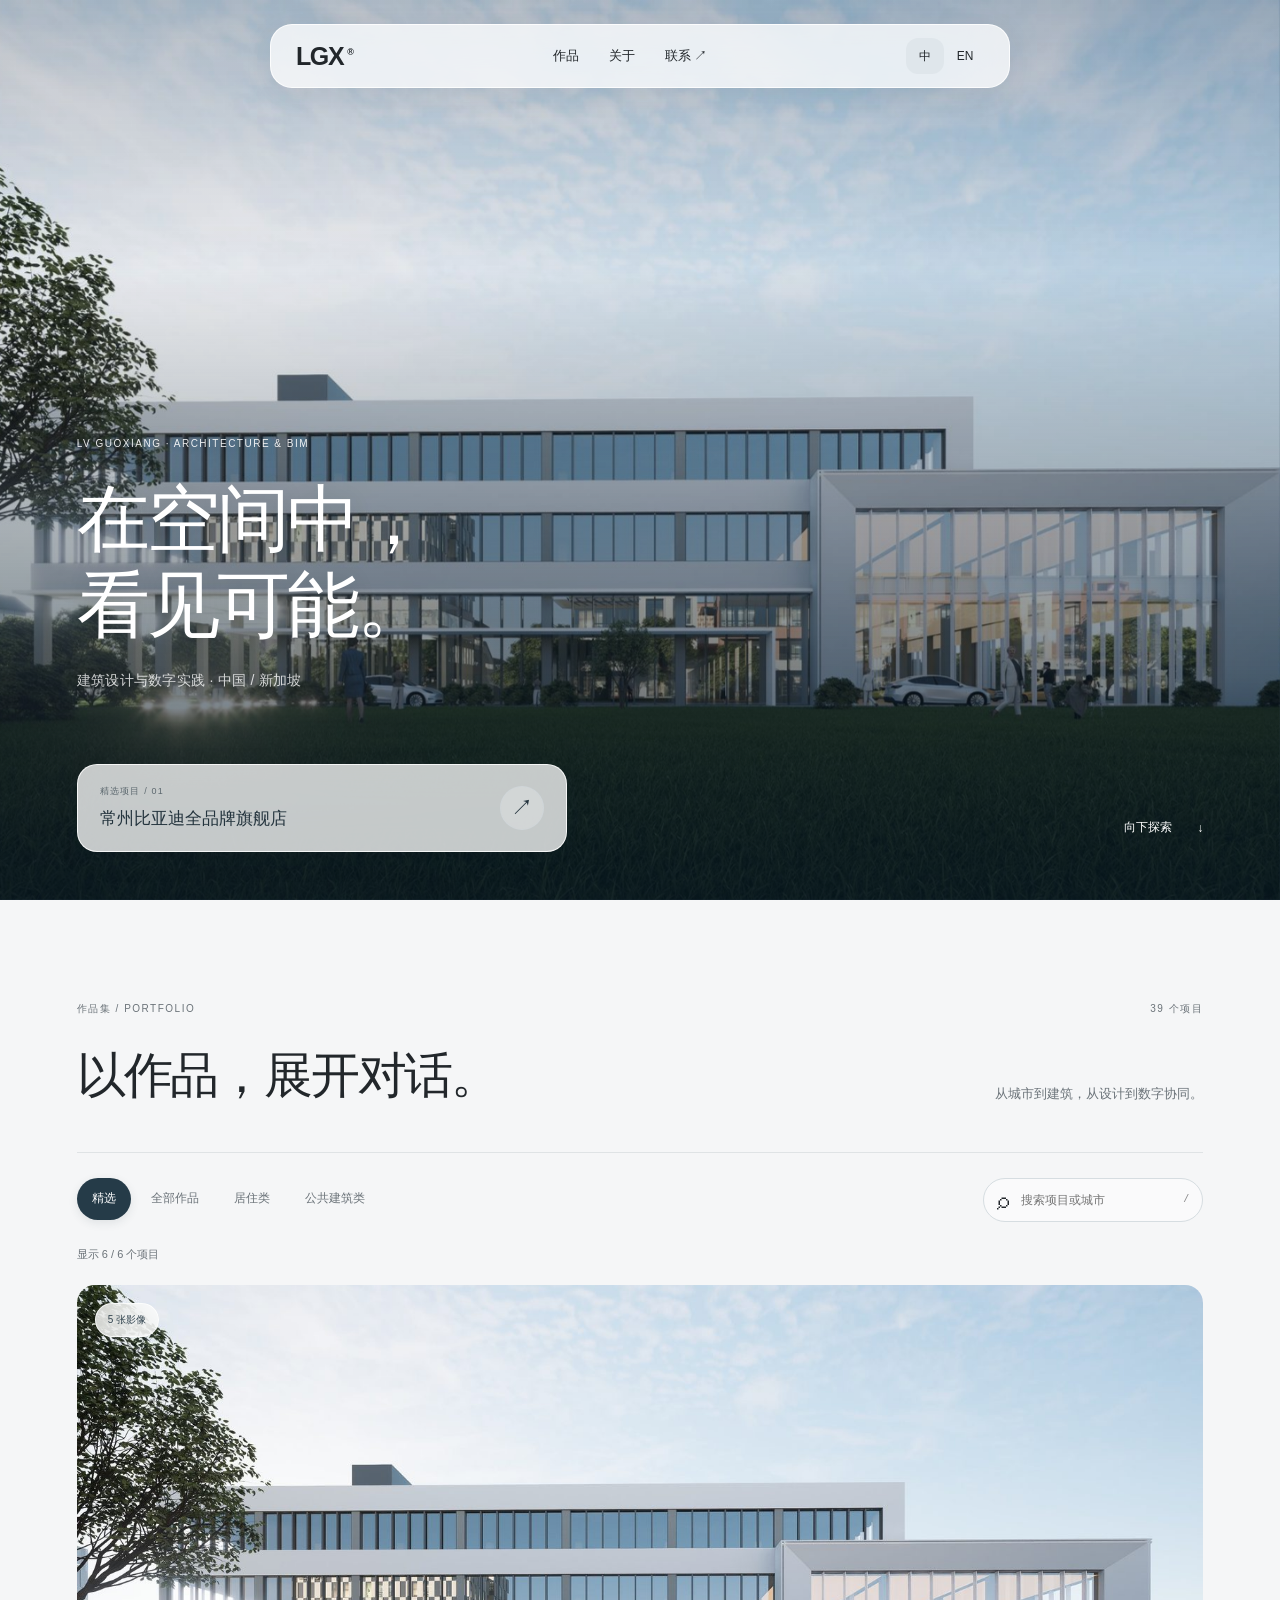
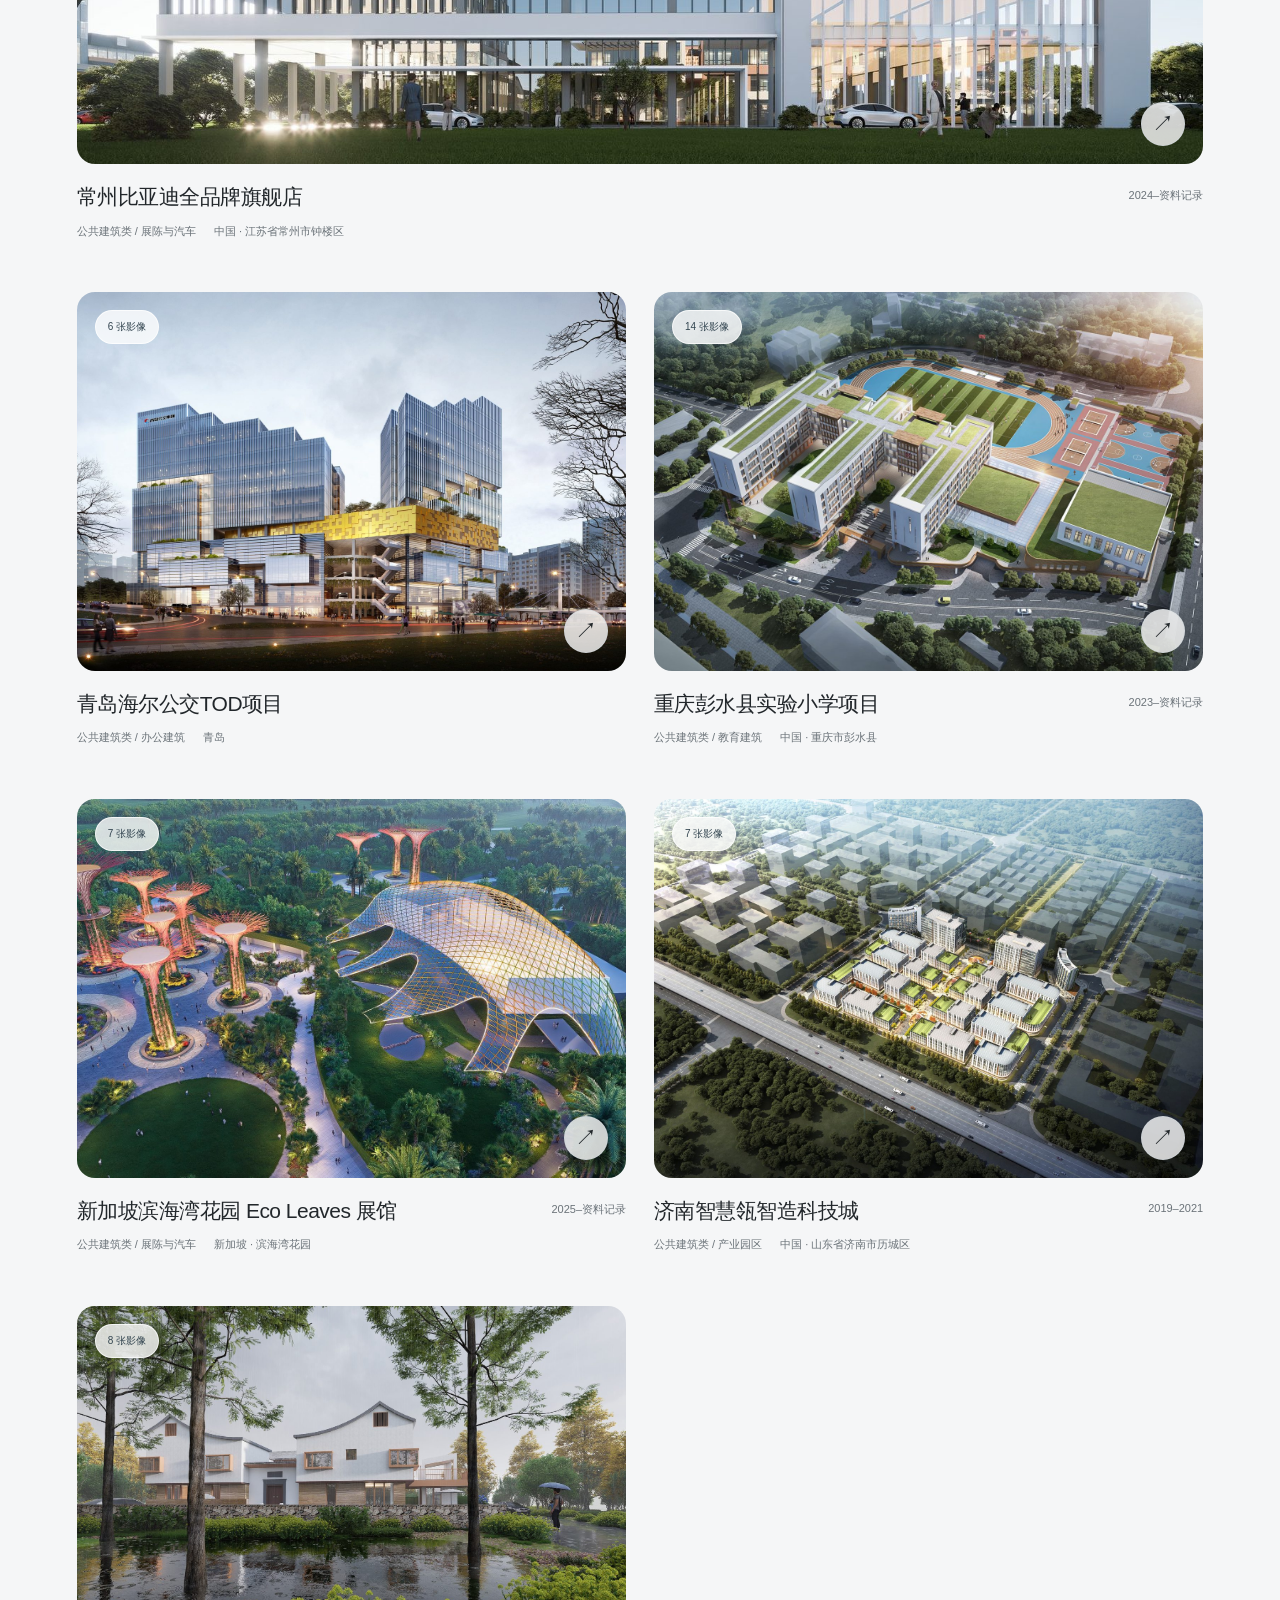
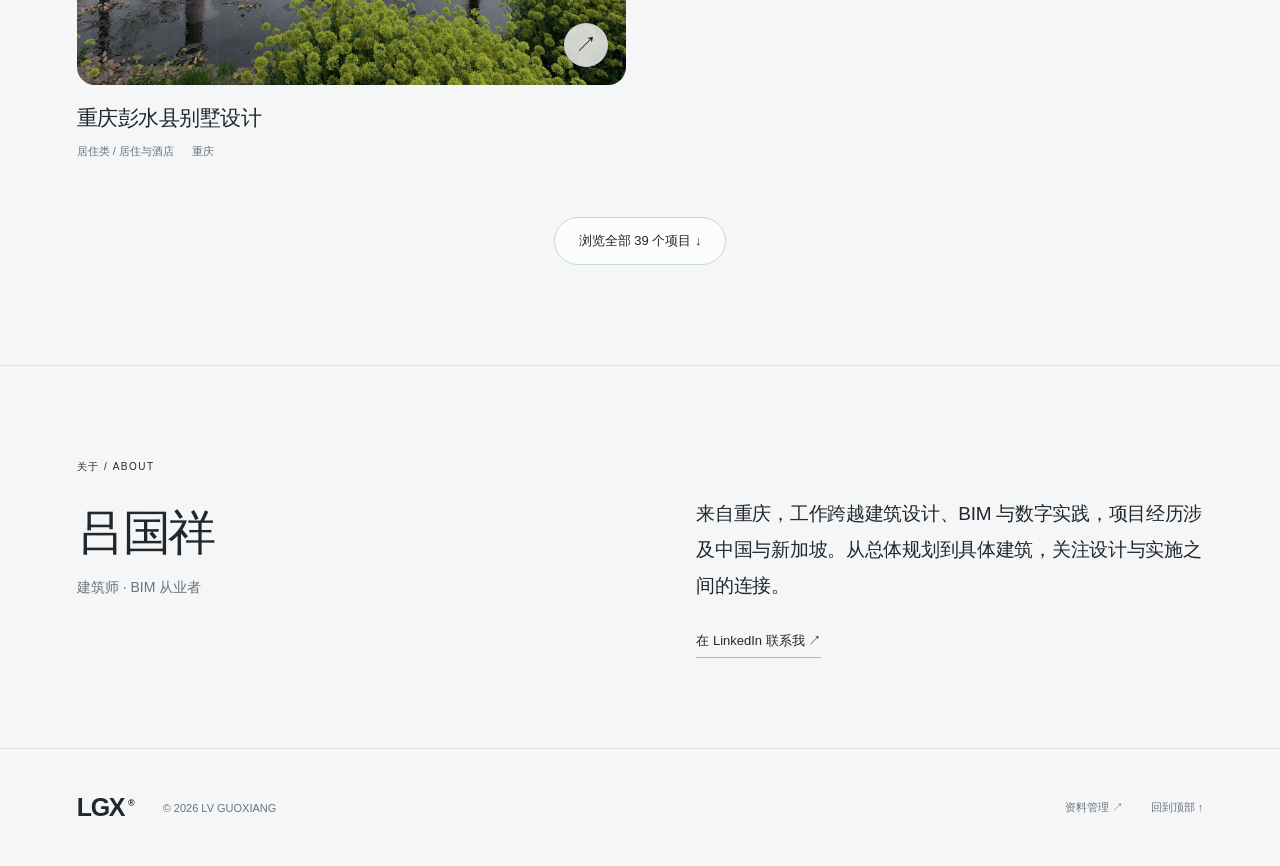
==== commit 9e815072: "Add editable two-level project categories and preserve image ratios" ====
--- a/index.html
+++ b/index.html
@@ -1,9 +1,9 @@
-<!doctype html><html lang="zh-CN"><head><meta charset="utf-8"><meta name="viewport" content="width=device-width,initial-scale=1"><meta name="theme-color" content="#f5f6f7"><meta name="description" content="吕国祥的建筑作品集，呈现中国与新加坡的建筑设计、BIM 与城市规划项目。"><meta property="og:title" content="LGX · 吕国祥 — 建筑作品集"><meta property="og:image" content="https://xiang346247518-cn.github.io/lgx-space-site/assets/projects/Exhibition-Building-1.jpg"><link rel="icon" href="assets/identity.svg"><link rel="preload" as="image" href="assets/projects/Exhibition-Building-1.jpg"><link rel="stylesheet" href="assets/portfolio.css?v=20261017-ratio1"><title>LGX · 吕国祥 — 建筑作品集</title></head><body>
+<!doctype html><html lang="zh-CN"><head><meta charset="utf-8"><meta name="viewport" content="width=device-width,initial-scale=1"><meta name="theme-color" content="#f5f6f7"><meta name="description" content="吕国祥的建筑作品集，呈现中国与新加坡的建筑设计、BIM 与城市规划项目。"><meta property="og:title" content="LGX · 吕国祥 — 建筑作品集"><meta property="og:image" content="https://xiang346247518-cn.github.io/lgx-space-site/assets/projects/Exhibition-Building-1.jpg"><link rel="icon" href="assets/identity.svg"><link rel="preload" as="image" href="assets/projects/Exhibition-Building-1.jpg"><link rel="stylesheet" href="assets/portfolio.css?v=20261017-types1"><title>LGX · 吕国祥 — 建筑作品集</title></head><body>
 <a class="skip" href="#work">跳转至作品 / Skip to work</a>
 <header class="nav glass"><a class="logo" href="#" aria-label="LGX 首页">LGX<span>®</span></a><nav><a href="#work" data-zh="作品" data-en="Work">作品</a><a href="#about" data-zh="关于" data-en="About">关于</a><a href="https://www.linkedin.com/in/lvguoxiang/" target="_blank" rel="noopener" data-zh="联系 ↗" data-en="Contact ↗">联系 ↗</a></nav><div class="language"><button data-lang="zh" aria-pressed="true">中</button><button data-lang="en" aria-pressed="false">EN</button></div></header>
 <main><section class="hero" id="top"><div id="hero-image" class="hero-image"><img src="assets/projects/Exhibition-Building-1.jpg" alt="常州比亚迪全品牌旗舰店" fetchpriority="high"></div><div class="hero-shade"></div><div class="hero-intro"><p class="eyebrow">LV GUOXIANG · ARCHITECTURE & BIM</p><h1><span data-zh="在空间中，" data-en="Architecture,">在空间中，</span><br><span data-zh="看见可能。" data-en="in perspective.">看见可能。</span></h1><p class="hero-note" data-zh="建筑设计与数字实践 · 中国 / 新加坡" data-en="Architecture & digital practice · China / Singapore">建筑设计与数字实践 · 中国 / 新加坡</p></div><div class="hero-bottom"><a class="hero-project glass" id="hero-project" href="#project/exhibition-building-1"><span><small data-zh="精选项目 / 01" data-en="FEATURED PROJECT / 01">精选项目 / 01</small><strong id="hero-name">常州比亚迪全品牌旗舰店</strong></span><span class="round">↗</span></a><a class="scroll-link" href="#work"><span data-zh="向下探索" data-en="Explore work">向下探索</span><span>↓</span></a></div></section>
-<section class="work section" id="work"><div class="section-top"><span class="eyebrow" data-zh="作品集 / PORTFOLIO" data-en="PORTFOLIO / SELECTED PRACTICE">作品集 / PORTFOLIO</span><span class="eyebrow" id="project-total"></span></div><div class="work-title"><h2 data-zh="以作品，展开对话。" data-en="Let the work speak.">以作品，展开对话。</h2><p data-zh="从城市到建筑，从设计到数字协同。" data-en="From cities to buildings. From design to digital coordination.">从城市到建筑，从设计到数字协同。</p></div><div class="toolbar"><div class="filters" id="filters" aria-label="项目分类 / Project categories"></div><label class="search"><span aria-hidden="true">⌕</span><input type="search" id="search" placeholder="搜索项目或城市" aria-label="搜索项目或城市 / Search projects or cities"><kbd>/</kbd></label></div><p id="result-status" class="result-status" aria-live="polite"></p><div id="projects" class="project-grid"></div><button id="more" class="button more" hidden>浏览全部项目</button><div id="error" class="error" hidden><p data-zh="项目暂时无法加载，请重试。" data-en="Projects could not load. Please try again.">项目暂时无法加载，请重试。</p><button id="retry" class="button" data-zh="重新加载" data-en="Retry">重新加载</button></div></section>
+<section class="work section" id="work"><div class="section-top"><span class="eyebrow" data-zh="作品集 / PORTFOLIO" data-en="PORTFOLIO / SELECTED PRACTICE">作品集 / PORTFOLIO</span><span class="eyebrow" id="project-total"></span></div><div class="work-title"><h2 data-zh="以作品，展开对话。" data-en="Let the work speak.">以作品，展开对话。</h2><p data-zh="从城市到建筑，从设计到数字协同。" data-en="From cities to buildings. From design to digital coordination.">从城市到建筑，从设计到数字协同。</p></div><div class="toolbar"><div class="filter-stack"><div class="filters" id="filters" aria-label="项目大类 / Project groups"></div><div class="filters subfilters" id="subfilters" aria-label="项目小类 / Project types" hidden></div></div><label class="search"><span aria-hidden="true">⌕</span><input type="search" id="search" placeholder="搜索项目或城市" aria-label="搜索项目或城市 / Search projects or cities"><kbd>/</kbd></label></div><p id="result-status" class="result-status" aria-live="polite"></p><div id="projects" class="project-grid"></div><button id="more" class="button more" hidden>浏览全部项目</button><div id="error" class="error" hidden><p data-zh="项目暂时无法加载，请重试。" data-en="Projects could not load. Please try again.">项目暂时无法加载，请重试。</p><button id="retry" class="button" data-zh="重新加载" data-en="Retry">重新加载</button></div></section>
 <section id="about" class="about section"><div><span class="eyebrow" data-zh="关于 / ABOUT" data-en="ABOUT / LV GUOXIANG">关于 / ABOUT</span><h2 data-zh="吕国祥" data-en="Lv Guoxiang">吕国祥</h2><p class="about-role" data-zh="建筑师 · BIM 从业者" data-en="Architect · BIM practitioner">建筑师 · BIM 从业者</p></div><div class="about-text"><p data-zh="来自重庆，工作跨越建筑设计、BIM 与数字实践，项目经历涉及中国与新加坡。从总体规划到具体建筑，关注设计与实施之间的连接。" data-en="An architect from Chongqing, working across architectural design, BIM and digital practice, with project experience in China and Singapore. From master planning to individual buildings, connecting design with delivery.">来自重庆，工作跨越建筑设计、BIM 与数字实践，项目经历涉及中国与新加坡。从总体规划到具体建筑，关注设计与实施之间的连接。</p><a class="text-link" href="https://www.linkedin.com/in/lvguoxiang/" target="_blank" rel="noopener" data-zh="在 LinkedIn 联系我 ↗" data-en="Connect on LinkedIn ↗">在 LinkedIn 联系我 ↗</a></div></section></main>
 <footer class="footer section"><a href="#top" class="logo">LGX<span>®</span></a><span>© 2026 LV GUOXIANG</span><a href="admin/" data-zh="资料管理 ↗" data-en="Owner studio ↗">资料管理 ↗</a><a href="#top" data-zh="回到顶部 ↑" data-en="Back to top ↑">回到顶部 ↑</a></footer>
 <dialog id="project-dialog" aria-labelledby="detail-title"><div class="detail-bar glass"><button id="close-project" class="quiet" data-zh="← 返回作品" data-en="← Back to work">← 返回作品</button><span class="eyebrow">LGX / PROJECT</span><button id="share" class="quiet" data-zh="复制链接 ↗" data-en="Copy link ↗">复制链接 ↗</button></div><div class="detail section"><div class="detail-top"><p class="eyebrow" id="detail-category"></p><h2 id="detail-title"></h2><p class="detail-subtitle" id="detail-subtitle"></p></div><button class="detail-cover" id="detail-cover" aria-label="放大封面 / Enlarge cover"></button><div class="detail-info"><dl id="detail-meta"></dl><div><h3 data-zh="项目概述" data-en="Overview">项目概述</h3><p id="detail-description"></p><small class="muted" data-zh="项目日期及进度按原始资料编制时记录。" data-en="Dates and status reflect the source at the time of writing.">项目日期及进度按原始资料编制时记录。</small><details id="source"><summary data-zh="查看原始资料文字" data-en="Original source text">查看原始资料文字</summary><p id="source-text"></p></details></div></div><div class="album-title"><h3 data-zh="项目影像" data-en="Project gallery">项目影像</h3><span id="album-count"></span></div><p id="album-status" role="status"></p><div id="gallery" class="gallery"></div><button id="retry-album" class="button" hidden data-zh="重新加载相册" data-en="Reload gallery">重新加载相册</button><a id="next-project" class="next-project"></a></div></dialog>
-<dialog id="lightbox" aria-label="图片查看器 / Image viewer"><header class="viewer-bar"><span id="viewer-caption"></span><button id="zoom" class="quiet" data-zh="放大细节" data-en="Zoom in">放大细节</button><button id="close-viewer" class="round" aria-label="关闭大图 / Close image">×</button></header><div id="viewer-stage"><img id="viewer-image" alt=""></div><div class="viewer-controls glass"><button id="prev-image" class="round" aria-label="上一张 / Previous image">←</button><span id="viewer-count" aria-live="polite"></span><button id="next-image" class="round" aria-label="下一张 / Next image">→</button></div></dialog><div id="toast" role="status"></div><script type="module" src="assets/portfolio.js?v=20261017"></script></body></html>
+<dialog id="lightbox" aria-label="图片查看器 / Image viewer"><header class="viewer-bar"><span id="viewer-caption"></span><button id="zoom" class="quiet" data-zh="放大细节" data-en="Zoom in">放大细节</button><button id="close-viewer" class="round" aria-label="关闭大图 / Close image">×</button></header><div id="viewer-stage"><img id="viewer-image" alt=""></div><div class="viewer-controls glass"><button id="prev-image" class="round" aria-label="上一张 / Previous image">←</button><span id="viewer-count" aria-live="polite"></span><button id="next-image" class="round" aria-label="下一张 / Next image">→</button></div></dialog><div id="toast" role="status"></div><script type="module" src="assets/portfolio.js?v=20261017-types1"></script></body></html>
--- a/assets/portfolio.css
+++ b/assets/portfolio.css
@@ -1,2 +1,4 @@
-:root{--ink:#22272b;--muted:#6b7379;--paper:#f5f6f7;--line:#dfe3e5;--ease:cubic-bezier(.22,1,.36,1);font-family:-apple-system,BlinkMacSystemFont,"Helvetica Neue","Segoe UI","PingFang SC","Microsoft YaHei",Arial,sans-serif;color:var(--ink);background:var(--paper);font-synthesis:none;scroll-behavior:smooth;scroll-padding-top:110px}*{box-sizing:border-box}body{margin:0;-webkit-font-smoothing:antialiased}button,input,textarea,select{font:inherit;color:inherit}button,a{-webkit-tap-highlight-color:transparent}button{cursor:pointer}a{color:inherit;text-decoration:none}button{border:0;background:none}button:disabled{cursor:wait;opacity:.5}button:focus-visible,a:focus-visible,input:focus-visible,summary:focus-visible{outline:3px solid #477c9e;outline-offset:5px}button,a{touch-action:manipulation}img{display:block;width:100%}h1,h2,h3,p{margin:0}h1,h2,h3{font-weight:350;letter-spacing:-.045em}::selection{background:#cbdfe6}.skip{position:fixed;top:-100px;left:24px;background:white;z-index:100;padding:18px}.skip:focus{top:10px}.glass{background:rgba(255,255,255,.76);border:1px solid rgba(255,255,255,.82);box-shadow:0 7px 30px #14263212;backdrop-filter:blur(22px) saturate(1.35);-webkit-backdrop-filter:blur(22px) saturate(1.35)}.nav{position:absolute;z-index:5;top:24px;left:50%;transform:translateX(-50%);width:min(740px,calc(100% - 48px));height:64px;border-radius:22px;display:flex;align-items:center;justify-content:space-between;padding:0 25px;gap:24px}.logo{font-size:25px;font-weight:600;letter-spacing:-1.4px;white-space:nowrap}.logo span{vertical-align:top;font-size:9px;letter-spacing:0;margin-left:4px;line-height:2.4}.nav nav{display:flex;align-items:center;gap:30px;font-size:13px}.nav nav a{padding:18px 0}.language{display:flex;gap:2px}.language button{min-width:38px;height:36px;font-size:12px;border-radius:12px}.language button[aria-pressed=true]{background:#dce3e8aa}.hero{position:relative;height:min(950px,100svh);min-height:680px;overflow:hidden;color:white;background:#5f737f}.hero-image,.hero-shade{position:absolute;inset:0}.hero-image img{height:100%;object-fit:cover;object-position:center 55%;animation:hero-arrive 1.8s var(--ease) both}.hero-shade{background:linear-gradient(180deg,#091c2c30 0%,#081b2c0a 30%,#0b1e2d70 68%,#071726b3 100%)}.hero-intro{position:absolute;left:6vw;bottom:210px;right:6vw;text-shadow:0 2px 22px #0002}.eyebrow{font-size:10px;font-weight:500;letter-spacing:.15em;line-height:1.7}.hero-intro .eyebrow{margin-bottom:24px;opacity:.9}.hero h1{font-size:clamp(48px,5.7vw,88px);line-height:1.18;font-weight:300;letter-spacing:-.04em}.hero-note{margin-top:24px;font-size:14px;color:#ffffffc9;font-weight:350;letter-spacing:.02em}.hero-bottom{position:absolute;left:6vw;right:6vw;bottom:48px;display:flex;align-items:end;justify-content:space-between;gap:30px}.hero-project{width:min(490px,100%);display:flex;align-items:center;justify-content:space-between;padding:20px 22px;border-radius:20px;color:#24343e;gap:24px;transition:background .4s,transform .5s var(--ease)}.hero-project:hover{transform:translateY(-4px);background:#ffffffde}.hero-project small{font-size:9px;letter-spacing:.13em;display:block;opacity:.65;margin-bottom:9px}.hero-project strong{font-size:17px;font-weight:450;line-height:1.4;display:block}.round{border:1px solid #cdd5db80;border-radius:50%;width:44px;height:44px;flex:0 0 44px;display:grid;place-items:center;font-size:22px;font-weight:300;background:#ffffff3d}.scroll-link{display:flex;gap:25px;align-items:center;font-size:12px;padding:16px 0}.section{max-width:1550px;margin:auto;padding:100px 6vw}.section-top{display:flex;justify-content:space-between;align-items:center;color:var(--muted)}.work-title{margin:28px 0 46px;display:flex;justify-content:space-between;align-items:end;gap:25px}.work-title h2{font-size:clamp(32px,3.8vw,58px);line-height:1.25}.work-title p{color:var(--muted);font-size:13px;line-height:1.8;max-width:300px}.toolbar{display:flex;justify-content:space-between;align-items:start;gap:30px;border-top:1px solid var(--line);padding-top:25px}.filters{display:flex;flex-wrap:wrap;gap:5px;max-width:850px}.filters button{padding:11px 15px;border-radius:24px;font-size:12px;min-height:42px;color:var(--muted);transition:background .25s,color .25s}.filters button[aria-pressed=true]{background:#253b48;color:white;box-shadow:0 3px 10px #253b481a}.filters button:hover{background:#e2e7e9;color:#24343e}.filters button[aria-pressed=true]:hover{background:#253b48;color:white}.search{display:flex;gap:10px;align-items:center;border:1px solid #d6dde1;border-radius:24px;background:#ffffff6b;padding:0 13px;flex:0 0 220px}.search>span{font-size:24px}.search input{width:100%;min-width:0;border:0;background:none;outline:none;font-size:12px;height:42px}.search kbd{font-size:10px;color:#888}.result-status{font-size:11px;color:var(--muted);margin:25px 0 22px;min-height:16px}.project-grid{display:grid;grid-template-columns:repeat(2,minmax(0,1fr));gap:52px 28px}.project-card{display:block;min-width:0;animation:card-in .6s var(--ease) both}.project-card:first-child{grid-column:1/-1}.project-picture{position:relative;overflow:hidden;aspect-ratio:1.45;background:#e3e8eb;border-radius:18px;isolation:isolate}.project-card:first-child .project-picture{aspect-ratio:2.35}.project-picture>img{height:100%;object-fit:cover;transition:transform 1s var(--ease)}.project-card:hover .project-picture>img{transform:scale(1.035)}.project-picture>.round{position:absolute;bottom:18px;right:18px;background:#ffffffc9;backdrop-filter:blur(15px);transition:transform .4s var(--ease)}.project-card:hover .round{transform:rotate(45deg)}.picture-count{position:absolute;top:18px;left:18px;font-size:10px;background:#ffffffc9;backdrop-filter:blur(15px);padding:9px 12px;border:1px solid #ffffffb3;border-radius:25px;color:#334550}.project-heading{display:flex;justify-content:space-between;gap:15px;margin-top:18px;align-items:start}.project-heading h3{font-size:21px;font-weight:400;letter-spacing:-.025em;line-height:1.45}.project-heading>span{font-size:11px;color:var(--muted);padding-top:6px;white-space:nowrap}.project-meta{display:flex;flex-wrap:wrap;gap:7px 18px;font-size:11px;color:var(--muted);line-height:1.7;margin-top:9px}.button{padding:14px 24px;border-radius:30px;border:1px solid #ccd6db;min-height:46px;background:#ffffffa8;font-size:13px;transition:background .3s,transform .3s}.button:hover{background:white;transform:translateY(-2px)}.more{display:block;margin:56px auto 0}.more[hidden]{display:none}.error{padding:60px;text-align:center}.error button{margin-top:20px}.about{border-top:1px solid var(--line);display:grid;grid-template-columns:1fr 1fr;gap:10%;padding-block:90px}.about h2{font-size:48px;margin:26px 0 14px}.about-role{color:var(--muted);font-size:14px}.about-text{padding-top:40px}.about-text>p{font-size:19px;line-height:1.9;font-weight:350;letter-spacing:-.015em}.text-link{display:inline-block;margin-top:28px;font-size:13px;border-bottom:1px solid #acbbc3;padding-bottom:7px}.footer{padding-block:36px;border-top:1px solid var(--line);display:flex;align-items:center;gap:28px;font-size:11px;color:var(--muted)}.footer .logo{color:var(--ink)}.footer>span{margin-right:auto}.footer a{padding-block:8px}dialog{border:0;color:var(--ink);padding:0}dialog::backdrop{background:#14263255;backdrop-filter:blur(16px);-webkit-backdrop-filter:blur(16px)}#project-dialog{width:100%;max-width:100%;height:100dvh;max-height:100dvh;margin:0;background:var(--paper);overflow:auto;overscroll-behavior:contain}#project-dialog[open]{animation:card-in .4s var(--ease)}body:has(dialog[open]){overflow:hidden}.detail-bar{position:sticky;top:0;z-index:2;display:flex;justify-content:space-between;align-items:center;padding:13px 6vw;min-height:65px;border-width:0 0 1px;gap:20px}.quiet{font-size:12px;min-height:40px;padding:8px 10px;border-radius:16px}.quiet:hover{background:#9aaeb51a}.detail{padding-top:56px}.detail-top{max-width:1050px}.detail-top h2{font-size:clamp(30px,4.4vw,66px);line-height:1.25;margin:20px 0}.detail-subtitle{font-size:14px;color:var(--muted);line-height:1.6;margin-bottom:40px}.detail-cover{display:block;padding:0;width:100%;background:#e8ecee;border-radius:18px;overflow:hidden}.detail-cover img{max-height:76vh;object-fit:contain}.detail-info{display:grid;grid-template-columns:1fr 2fr;gap:9%;padding:58px 0 70px}.detail-info dl{margin:0;display:grid;gap:20px;align-content:start}.detail-info dt{font-size:10px;color:var(--muted);margin-bottom:7px}.detail-info dd{font-size:14px;line-height:1.6;margin:0}.detail-info h3{font-size:11px;letter-spacing:.06em;font-weight:500;margin-bottom:20px}.detail-info p{font-size:16px;line-height:1.95;font-weight:350;white-space:pre-line}.muted{color:var(--muted);font-size:11px;display:block;line-height:1.7;margin-top:24px}details{margin-top:20px;font-size:12px;border-top:1px solid var(--line);padding-top:15px}summary{cursor:pointer}details p{font-size:13px!important;color:var(--muted);margin-top:16px}.album-title{display:flex;justify-content:space-between;align-items:center;border-top:1px solid var(--line);padding-top:30px;margin-bottom:30px}.album-title h3{font-size:30px}.album-title span{font-size:12px;color:var(--muted)}#album-status{font-size:13px;margin-bottom:20px;color:var(--muted)}.gallery{columns:2;column-gap:26px}.gallery figure{margin:0 0 30px;break-inside:avoid}.gallery button{display:block;width:100%;padding:0;overflow:hidden;border-radius:12px;background:white}.gallery img{width:auto;max-width:100%;height:auto;max-height:85vh;margin-inline:auto;object-fit:contain;transition:transform .8s var(--ease)}.gallery button:hover img{transform:scale(1.015)}.gallery figcaption{font-size:10px;color:var(--muted);margin-top:12px;line-height:1.6}.next-project{display:flex;justify-content:space-between;align-items:center;gap:25px;border-top:1px solid var(--line);margin-top:65px;padding-top:30px;font-size:26px;font-weight:350}.next-project small{display:block;font-size:10px;color:var(--muted);margin-bottom:15px}.next-project>span:last-child{font-size:40px}#lightbox{width:100%;height:100dvh;max-height:100dvh;max-width:100%;margin:0;background:#edf0f3f5;overflow:hidden}#lightbox[open]{display:flex;flex-direction:column;animation:card-in .25s var(--ease)}.viewer-bar{padding:18px 4vw;display:flex;align-items:center;gap:20px;flex-shrink:0}.viewer-bar>span{margin-right:auto;font-size:12px;line-height:1.5}.viewer-bar .round{background:white}#viewer-stage{overflow:auto;flex:1;min-height:0;display:flex;align-items:center;justify-content:center;padding:0 30px;touch-action:pan-y}#viewer-image{width:100%;height:100%;object-fit:contain;transition:opacity .2s;min-height:0}#viewer-stage.zoomed{display:block;touch-action:auto}#viewer-stage.zoomed img{width:max(150%,1600px);max-width:none;height:auto;object-fit:initial}.viewer-controls{align-self:center;display:flex;align-items:center;gap:25px;margin:20px 0 24px;padding:8px;border-radius:36px}.viewer-controls>span{min-width:70px;text-align:center;font-size:12px}.viewer-controls .round{border:0}.viewer-controls button:hover{background:white}#toast{position:fixed;bottom:30px;left:50%;transform:translate(-50%,20px);opacity:0;background:#263d4d;color:white;padding:14px 24px;border-radius:22px;font-size:13px;z-index:100;pointer-events:none;transition:.25s}#toast.show{opacity:1;transform:translate(-50%,0)}.preview-banner{position:relative;z-index:20;background:#263d4d;color:white;font-size:13px;padding:14px 20px;text-align:center}@keyframes hero-arrive{from{transform:scale(1.045);opacity:.6}to{transform:scale(1);opacity:1}}@keyframes card-in{from{opacity:0;transform:translateY(12px)}to{opacity:1;transform:translateY(0)}}
+:root{--ink:#22272b;--muted:#6b7379;--paper:#f5f6f7;--line:#dfe3e5;--ease:cubic-bezier(.22,1,.36,1);font-family:-apple-system,BlinkMacSystemFont,"Helvetica Neue","Segoe UI","PingFang SC","Microsoft YaHei",Arial,sans-serif;color:var(--ink);background:var(--paper);font-synthesis:none;scroll-behavior:smooth;scroll-padding-top:110px}*{box-sizing:border-box}body{margin:0;-webkit-font-smoothing:antialiased}button,input,textarea,select{font:inherit;color:inherit}button,a{-webkit-tap-highlight-color:transparent}button{cursor:pointer}a{color:inherit;text-decoration:none}button{border:0;background:none}button:disabled{cursor:wait;opacity:.5}button:focus-visible,a:focus-visible,input:focus-visible,summary:focus-visible{outline:3px solid #477c9e;outline-offset:5px}button,a{touch-action:manipulation}img{display:block;width:100%;height:auto}h1,h2,h3,p{margin:0}h1,h2,h3{font-weight:350;letter-spacing:-.045em}::selection{background:#cbdfe6}.skip{position:fixed;top:-100px;left:24px;background:white;z-index:100;padding:18px}.skip:focus{top:10px}.glass{background:rgba(255,255,255,.76);border:1px solid rgba(255,255,255,.82);box-shadow:0 7px 30px #14263212;backdrop-filter:blur(22px) saturate(1.35);-webkit-backdrop-filter:blur(22px) saturate(1.35)}.nav{position:absolute;z-index:5;top:24px;left:50%;transform:translateX(-50%);width:min(740px,calc(100% - 48px));height:64px;border-radius:22px;display:flex;align-items:center;justify-content:space-between;padding:0 25px;gap:24px}.logo{font-size:25px;font-weight:600;letter-spacing:-1.4px;white-space:nowrap}.logo span{vertical-align:top;font-size:9px;letter-spacing:0;margin-left:4px;line-height:2.4}.nav nav{display:flex;align-items:center;gap:30px;font-size:13px}.nav nav a{padding:18px 0}.language{display:flex;gap:2px}.language button{min-width:38px;height:36px;font-size:12px;border-radius:12px}.language button[aria-pressed=true]{background:#dce3e8aa}.hero{position:relative;height:min(950px,100svh);min-height:680px;overflow:hidden;color:white;background:#5f737f}.hero-image,.hero-shade{position:absolute;inset:0}.hero-image img{height:100%;object-fit:cover;object-position:center 55%;animation:hero-arrive 1.8s var(--ease) both}.hero-shade{background:linear-gradient(180deg,#091c2c30 0%,#081b2c0a 30%,#0b1e2d70 68%,#071726b3 100%)}.hero-intro{position:absolute;left:6vw;bottom:210px;right:6vw;text-shadow:0 2px 22px #0002}.eyebrow{font-size:10px;font-weight:500;letter-spacing:.15em;line-height:1.7}.hero-intro .eyebrow{margin-bottom:24px;opacity:.9}.hero h1{font-size:clamp(48px,5.7vw,88px);line-height:1.18;font-weight:300;letter-spacing:-.04em}.hero-note{margin-top:24px;font-size:14px;color:#ffffffc9;font-weight:350;letter-spacing:.02em}.hero-bottom{position:absolute;left:6vw;right:6vw;bottom:48px;display:flex;align-items:end;justify-content:space-between;gap:30px}.hero-project{width:min(490px,100%);display:flex;align-items:center;justify-content:space-between;padding:20px 22px;border-radius:20px;color:#24343e;gap:24px;transition:background .4s,transform .5s var(--ease)}.hero-project:hover{transform:translateY(-4px);background:#ffffffde}.hero-project small{font-size:9px;letter-spacing:.13em;display:block;opacity:.65;margin-bottom:9px}.hero-project strong{font-size:17px;font-weight:450;line-height:1.4;display:block}.round{border:1px solid #cdd5db80;border-radius:50%;width:44px;height:44px;flex:0 0 44px;display:grid;place-items:center;font-size:22px;font-weight:300;background:#ffffff3d}.scroll-link{display:flex;gap:25px;align-items:center;font-size:12px;padding:16px 0}.section{max-width:1550px;margin:auto;padding:100px 6vw}.section-top{display:flex;justify-content:space-between;align-items:center;color:var(--muted)}.work-title{margin:28px 0 46px;display:flex;justify-content:space-between;align-items:end;gap:25px}.work-title h2{font-size:clamp(32px,3.8vw,58px);line-height:1.25}.work-title p{color:var(--muted);font-size:13px;line-height:1.8;max-width:300px}.toolbar{display:flex;justify-content:space-between;align-items:start;gap:30px;border-top:1px solid var(--line);padding-top:25px}.filters{display:flex;flex-wrap:wrap;gap:5px;max-width:850px}.filters button{padding:11px 15px;border-radius:24px;font-size:12px;min-height:42px;color:var(--muted);transition:background .25s,color .25s}.filters button[aria-pressed=true]{background:#253b48;color:white;box-shadow:0 3px 10px #253b481a}.filters button:hover{background:#e2e7e9;color:#24343e}.filters button[aria-pressed=true]:hover{background:#253b48;color:white}.search{display:flex;gap:10px;align-items:center;border:1px solid #d6dde1;border-radius:24px;background:#ffffff6b;padding:0 13px;flex:0 0 220px}.search>span{font-size:24px}.search input{width:100%;min-width:0;border:0;background:none;outline:none;font-size:12px;height:42px}.search kbd{font-size:10px;color:#888}.result-status{font-size:11px;color:var(--muted);margin:25px 0 22px;min-height:16px}.project-grid{display:grid;grid-template-columns:repeat(2,minmax(0,1fr));gap:52px 28px}.project-card{display:block;min-width:0;animation:card-in .6s var(--ease) both}.project-card:first-child{grid-column:1/-1}.project-picture{position:relative;overflow:hidden;aspect-ratio:1.45;background:#e3e8eb;border-radius:18px;isolation:isolate}.project-card:first-child .project-picture{aspect-ratio:2.35}.project-picture>img{height:100%;object-fit:cover;transition:transform 1s var(--ease)}.project-card:hover .project-picture>img{transform:scale(1.035)}.project-picture>.round{position:absolute;bottom:18px;right:18px;background:#ffffffc9;backdrop-filter:blur(15px);transition:transform .4s var(--ease)}.project-card:hover .round{transform:rotate(45deg)}.picture-count{position:absolute;top:18px;left:18px;font-size:10px;background:#ffffffc9;backdrop-filter:blur(15px);padding:9px 12px;border:1px solid #ffffffb3;border-radius:25px;color:#334550}.project-heading{display:flex;justify-content:space-between;gap:15px;margin-top:18px;align-items:start}.project-heading h3{font-size:21px;font-weight:400;letter-spacing:-.025em;line-height:1.45}.project-heading>span{font-size:11px;color:var(--muted);padding-top:6px;white-space:nowrap}.project-meta{display:flex;flex-wrap:wrap;gap:7px 18px;font-size:11px;color:var(--muted);line-height:1.7;margin-top:9px}.button{padding:14px 24px;border-radius:30px;border:1px solid #ccd6db;min-height:46px;background:#ffffffa8;font-size:13px;transition:background .3s,transform .3s}.button:hover{background:white;transform:translateY(-2px)}.more{display:block;margin:56px auto 0}.more[hidden]{display:none}.error{padding:60px;text-align:center}.error button{margin-top:20px}.about{border-top:1px solid var(--line);display:grid;grid-template-columns:1fr 1fr;gap:10%;padding-block:90px}.about h2{font-size:48px;margin:26px 0 14px}.about-role{color:var(--muted);font-size:14px}.about-text{padding-top:40px}.about-text>p{font-size:19px;line-height:1.9;font-weight:350;letter-spacing:-.015em}.text-link{display:inline-block;margin-top:28px;font-size:13px;border-bottom:1px solid #acbbc3;padding-bottom:7px}.footer{padding-block:36px;border-top:1px solid var(--line);display:flex;align-items:center;gap:28px;font-size:11px;color:var(--muted)}.footer .logo{color:var(--ink)}.footer>span{margin-right:auto}.footer a{padding-block:8px}dialog{border:0;color:var(--ink);padding:0}dialog::backdrop{background:#14263255;backdrop-filter:blur(16px);-webkit-backdrop-filter:blur(16px)}#project-dialog{width:100%;max-width:100%;height:100dvh;max-height:100dvh;margin:0;background:var(--paper);overflow:auto;overscroll-behavior:contain}#project-dialog[open]{animation:card-in .4s var(--ease)}body:has(dialog[open]){overflow:hidden}.detail-bar{position:sticky;top:0;z-index:2;display:flex;justify-content:space-between;align-items:center;padding:13px 6vw;min-height:65px;border-width:0 0 1px;gap:20px}.quiet{font-size:12px;min-height:40px;padding:8px 10px;border-radius:16px}.quiet:hover{background:#9aaeb51a}.detail{padding-top:56px}.detail-top{max-width:1050px}.detail-top h2{font-size:clamp(30px,4.4vw,66px);line-height:1.25;margin:20px 0}.detail-subtitle{font-size:14px;color:var(--muted);line-height:1.6;margin-bottom:40px}.detail-cover{display:block;padding:0;width:100%;background:#e8ecee;border-radius:18px;overflow:hidden}.detail-cover img{max-height:76vh;object-fit:contain}.detail-info{display:grid;grid-template-columns:1fr 2fr;gap:9%;padding:58px 0 70px}.detail-info dl{margin:0;display:grid;gap:20px;align-content:start}.detail-info dt{font-size:10px;color:var(--muted);margin-bottom:7px}.detail-info dd{font-size:14px;line-height:1.6;margin:0}.detail-info h3{font-size:11px;letter-spacing:.06em;font-weight:500;margin-bottom:20px}.detail-info p{font-size:16px;line-height:1.95;font-weight:350;white-space:pre-line}.muted{color:var(--muted);font-size:11px;display:block;line-height:1.7;margin-top:24px}details{margin-top:20px;font-size:12px;border-top:1px solid var(--line);padding-top:15px}summary{cursor:pointer}details p{font-size:13px!important;color:var(--muted);margin-top:16px}.album-title{display:flex;justify-content:space-between;align-items:center;border-top:1px solid var(--line);padding-top:30px;margin-bottom:30px}.album-title h3{font-size:30px}.album-title span{font-size:12px;color:var(--muted)}#album-status{font-size:13px;margin-bottom:20px;color:var(--muted)}.gallery{columns:2;column-gap:26px}.gallery figure{margin:0 0 30px;break-inside:avoid}.gallery button{display:block;width:100%;padding:0;overflow:hidden;border-radius:12px;background:white}.gallery img{width:auto;max-width:100%;height:auto;max-height:85vh;margin-inline:auto;object-fit:contain;transition:transform .8s var(--ease)}.gallery button:hover img{transform:scale(1.015)}.gallery figcaption{font-size:10px;color:var(--muted);margin-top:12px;line-height:1.6}.next-project{display:flex;justify-content:space-between;align-items:center;gap:25px;border-top:1px solid var(--line);margin-top:65px;padding-top:30px;font-size:26px;font-weight:350}.next-project small{display:block;font-size:10px;color:var(--muted);margin-bottom:15px}.next-project>span:last-child{font-size:40px}#lightbox{width:100%;height:100dvh;max-height:100dvh;max-width:100%;margin:0;background:#edf0f3f5;overflow:hidden}#lightbox[open]{display:flex;flex-direction:column;animation:card-in .25s var(--ease)}.viewer-bar{padding:18px 4vw;display:flex;align-items:center;gap:20px;flex-shrink:0}.viewer-bar>span{margin-right:auto;font-size:12px;line-height:1.5}.viewer-bar .round{background:white}#viewer-stage{overflow:auto;flex:1;min-height:0;display:flex;align-items:center;justify-content:center;padding:0 30px;touch-action:pan-y}#viewer-image{width:100%;height:100%;object-fit:contain;transition:opacity .2s;min-height:0}#viewer-stage.zoomed{display:block;touch-action:auto}#viewer-stage.zoomed img{width:max(150%,1600px);max-width:none;height:auto;object-fit:initial}.viewer-controls{align-self:center;display:flex;align-items:center;gap:25px;margin:20px 0 24px;padding:8px;border-radius:36px}.viewer-controls>span{min-width:70px;text-align:center;font-size:12px}.viewer-controls .round{border:0}.viewer-controls button:hover{background:white}#toast{position:fixed;bottom:30px;left:50%;transform:translate(-50%,20px);opacity:0;background:#263d4d;color:white;padding:14px 24px;border-radius:22px;font-size:13px;z-index:100;pointer-events:none;transition:.25s}#toast.show{opacity:1;transform:translate(-50%,0)}.preview-banner{position:relative;z-index:20;background:#263d4d;color:white;font-size:13px;padding:14px 20px;text-align:center}@keyframes hero-arrive{from{transform:scale(1.045);opacity:.6}to{transform:scale(1);opacity:1}}@keyframes card-in{from{opacity:0;transform:translateY(12px)}to{opacity:1;transform:translateY(0)}}
 @media(min-width:1600px){.hero-intro,.hero-bottom{left:calc((100vw - 1364px)/2);right:calc((100vw - 1364px)/2)}}@media(max-width:1000px){.toolbar{flex-wrap:wrap;gap:15px}.search{flex-basis:100%;max-width:350px}.work-title{display:block}.work-title p{margin-top:18px;max-width:none}.hero h1{font-size:64px}.section{padding-inline:5vw}.detail-info{gap:7%}.project-heading h3{font-size:18px}.hero-intro,.hero-bottom{left:5vw;right:5vw}}@media(max-width:600px){.nav{top:16px;height:57px;padding:0 16px;width:calc(100% - 28px);gap:12px;border-radius:18px}.logo{font-size:23px}.nav nav{gap:18px;font-size:12px}.nav nav a:last-child{display:none}.language button{min-width:34px}.hero{min-height:660px;max-height:900px}.hero-image img{object-position:58% 50%}.hero-intro{bottom:200px;left:24px;right:24px}.hero h1{font-size:46px}.hero-intro .eyebrow{font-size:9px;margin-bottom:20px}.hero-note{font-size:12px;max-width:270px;line-height:1.8}.hero-bottom{bottom:30px;left:20px;right:20px}.hero-project{padding:17px 18px;border-radius:18px}.hero-project strong{font-size:15px}.scroll-link{display:none}.section{padding:65px 22px}.work-title{margin-top:22px;margin-bottom:30px}.work-title h2{font-size:31px}.filters{flex-wrap:nowrap;width:calc(100vw - 44px);overflow:auto;scrollbar-width:none;padding-bottom:6px}.filters button{flex-shrink:0;padding:10px 13px}.toolbar{gap:14px}.search{max-width:none}.project-grid{grid-template-columns:1fr;gap:32px}.project-card:first-child{grid-column:auto}.project-card:first-child .project-picture,.project-picture{aspect-ratio:1.35;border-radius:14px}.project-heading{margin-top:14px}.project-heading h3{font-size:19px}.project-meta{font-size:10px}.picture-count{top:12px;left:12px}.more{margin-top:35px}.about{grid-template-columns:1fr;gap:0}.about h2{font-size:38px;margin:22px 0 12px}.about-text{padding-top:25px}.about-text>p{font-size:16px;line-height:1.9}.footer{flex-wrap:wrap;gap:20px;padding-block:30px}.footer>span{font-size:9px}.footer>a:last-child{margin-left:auto}.footer .logo{width:20%}.detail-bar{padding:10px 16px;gap:10px}.detail-bar>.eyebrow{display:none}.detail{padding-top:34px}.detail-top h2{font-size:32px}.detail-subtitle{font-size:12px;margin-bottom:25px}.detail-info{grid-template-columns:1fr;gap:35px;padding:32px 0 45px}.detail-info dl{grid-template-columns:1fr 1fr;gap:22px}.detail-info dd{font-size:12px}.detail-info p{font-size:15px}.gallery{columns:1}.album-title h3{font-size:26px}.next-project{font-size:22px}.viewer-bar{padding:12px 16px;gap:12px}.viewer-bar>span{max-width:50%;font-size:11px}#viewer-stage{padding:0 10px}.viewer-controls{margin:16px 0 28px}.round{width:42px;height:42px;flex-basis:42px}.eyebrow{font-size:9px}}@media(prefers-reduced-motion:reduce){:root{scroll-behavior:auto}*,*::before,*::after{animation:none!important;transition:none!important;scroll-behavior:auto!important}}@supports not(backdrop-filter:blur(2px)){.glass{background:#f5f7f9f5}}
+
+.filter-stack{flex:1;min-width:0}.subfilters{margin-top:10px;padding-top:10px;border-top:1px solid var(--line)}.subfilters[hidden]{display:none}.subfilters button{font-size:11px}.subfilters button[aria-pressed=true]{background:#dce5ea;color:#253b48;box-shadow:none}
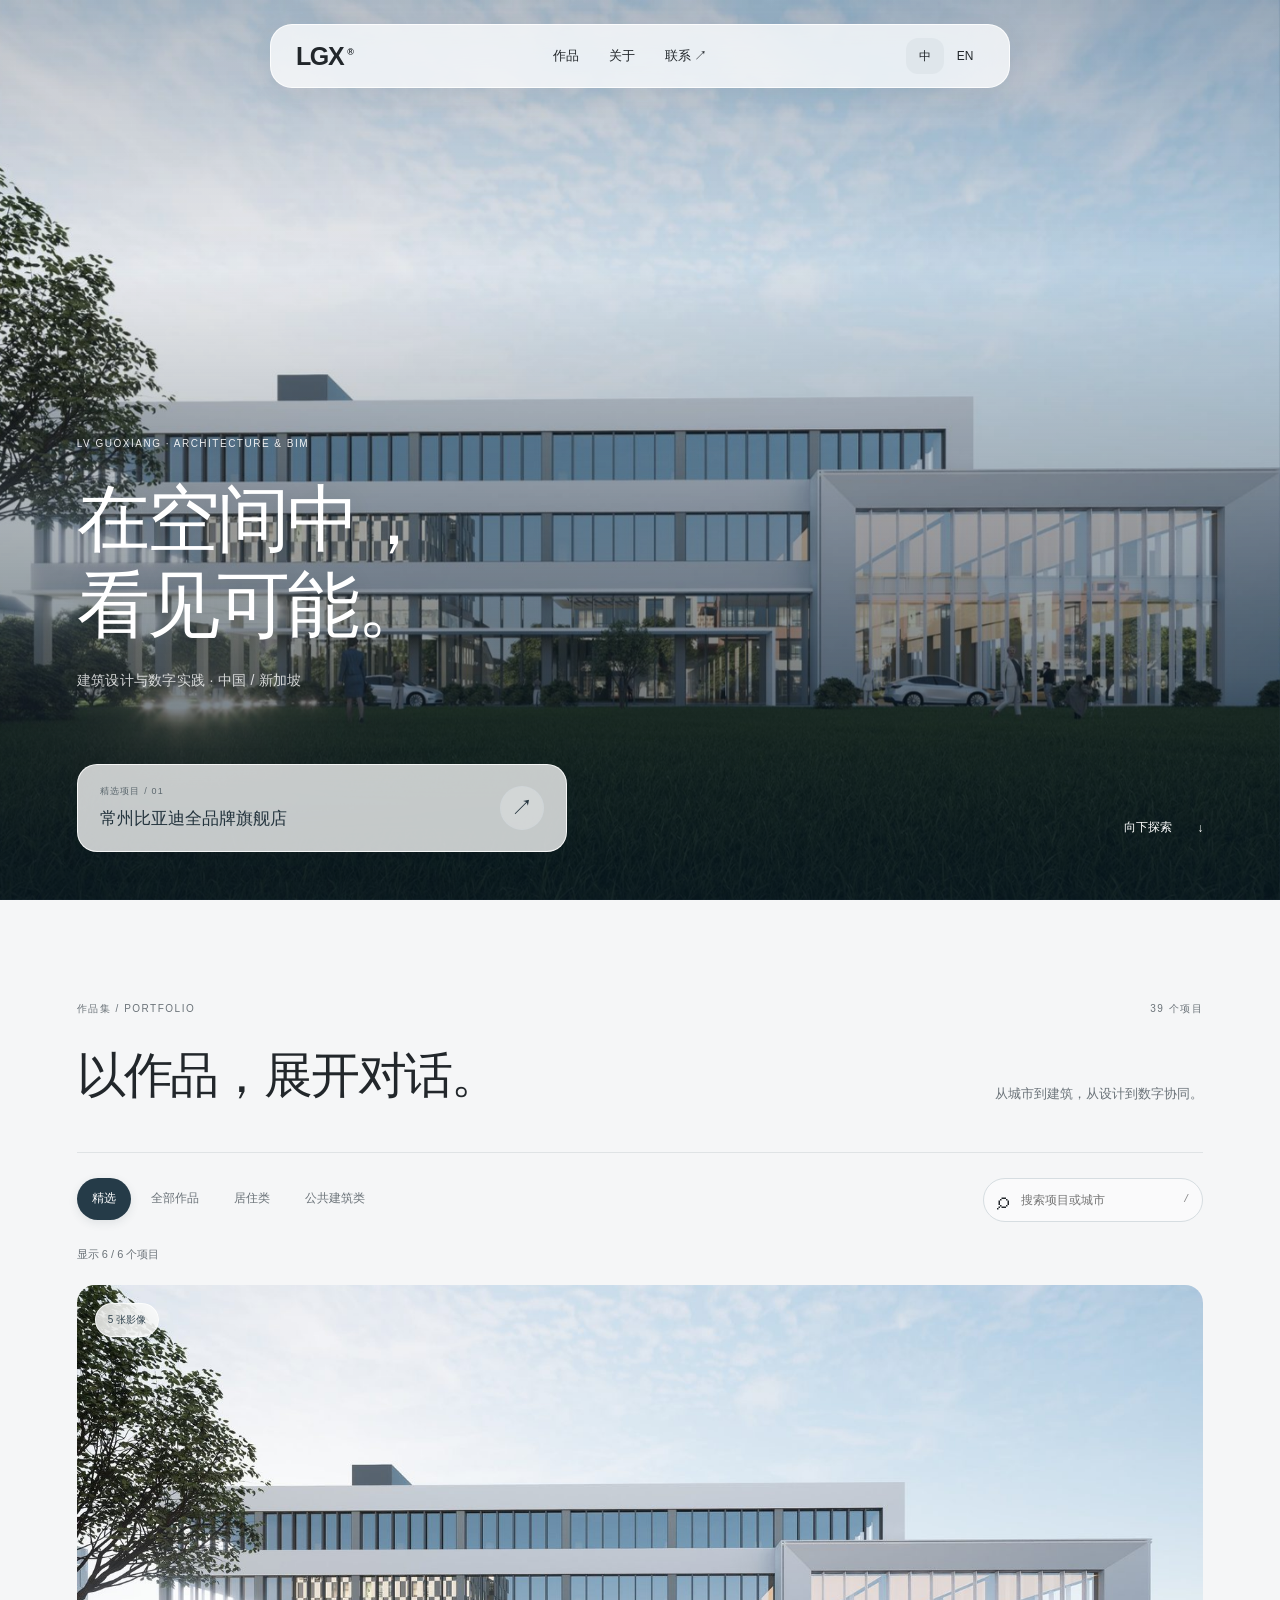
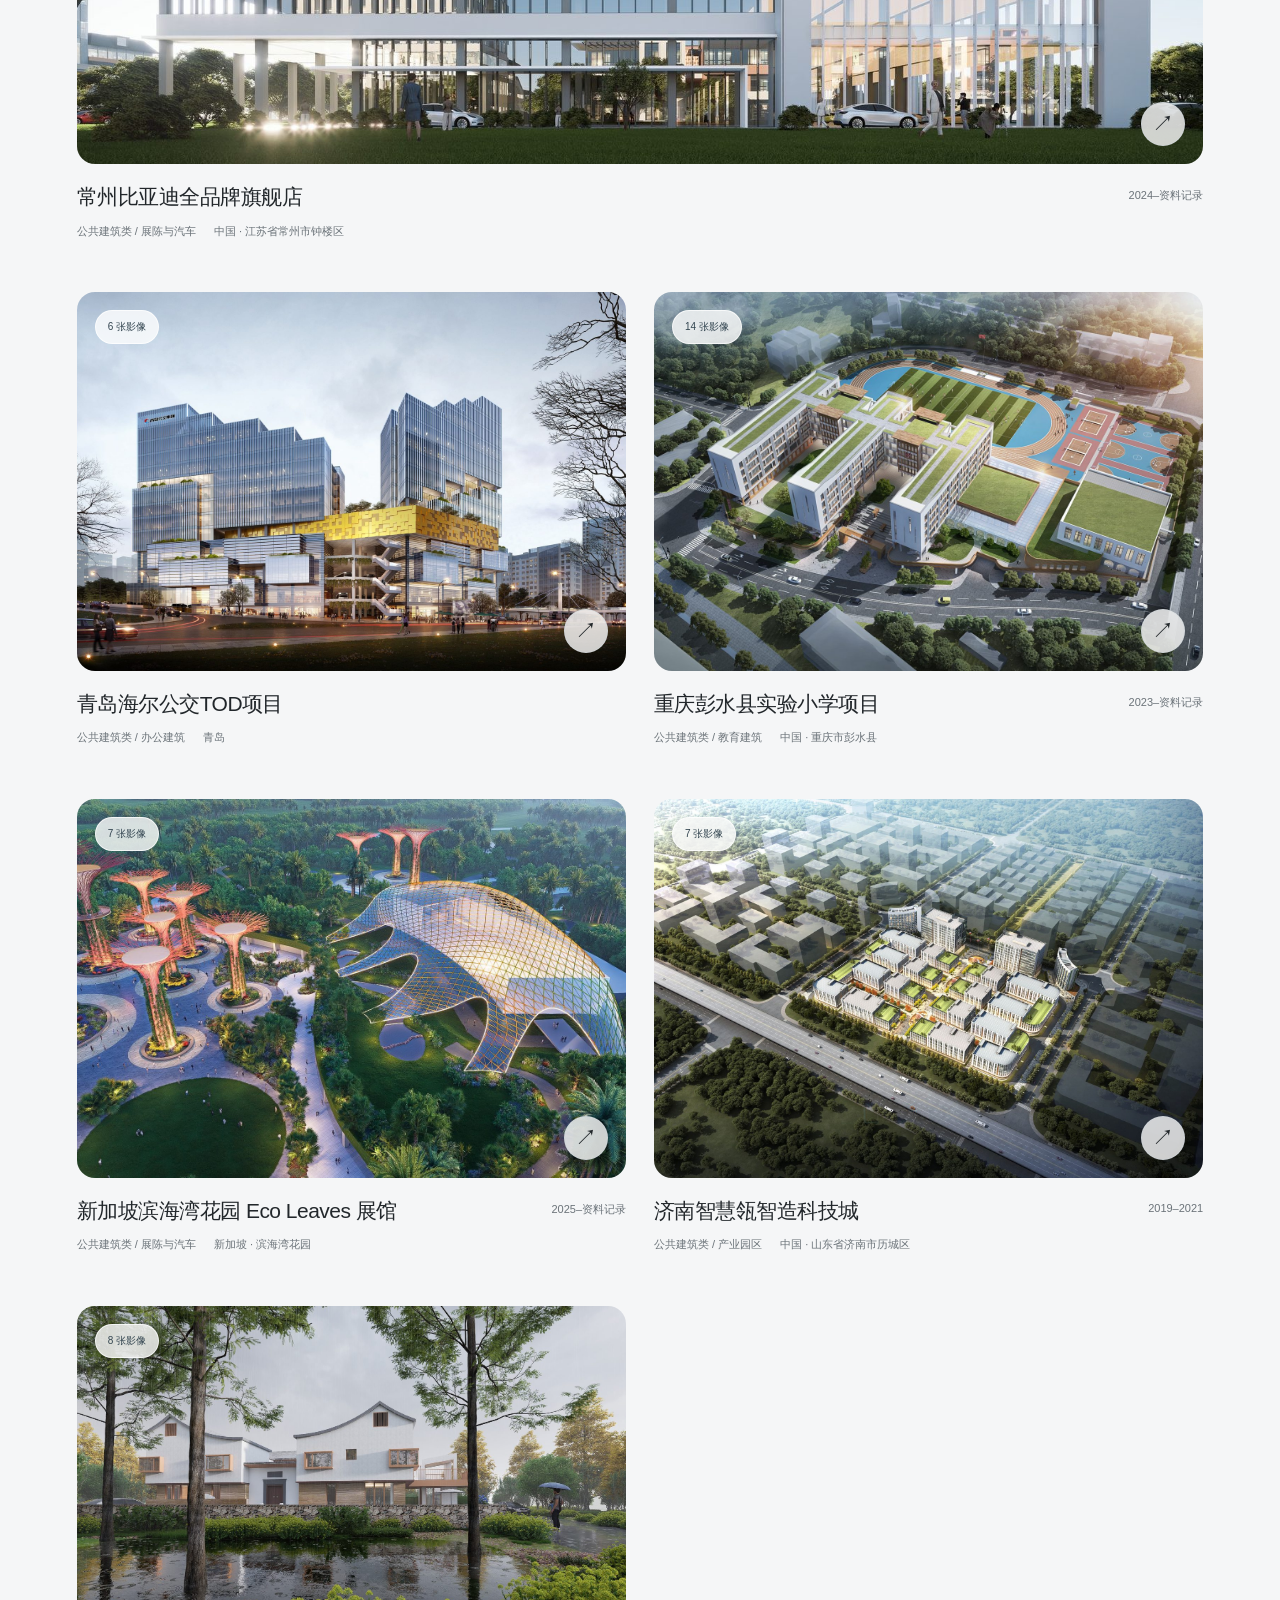
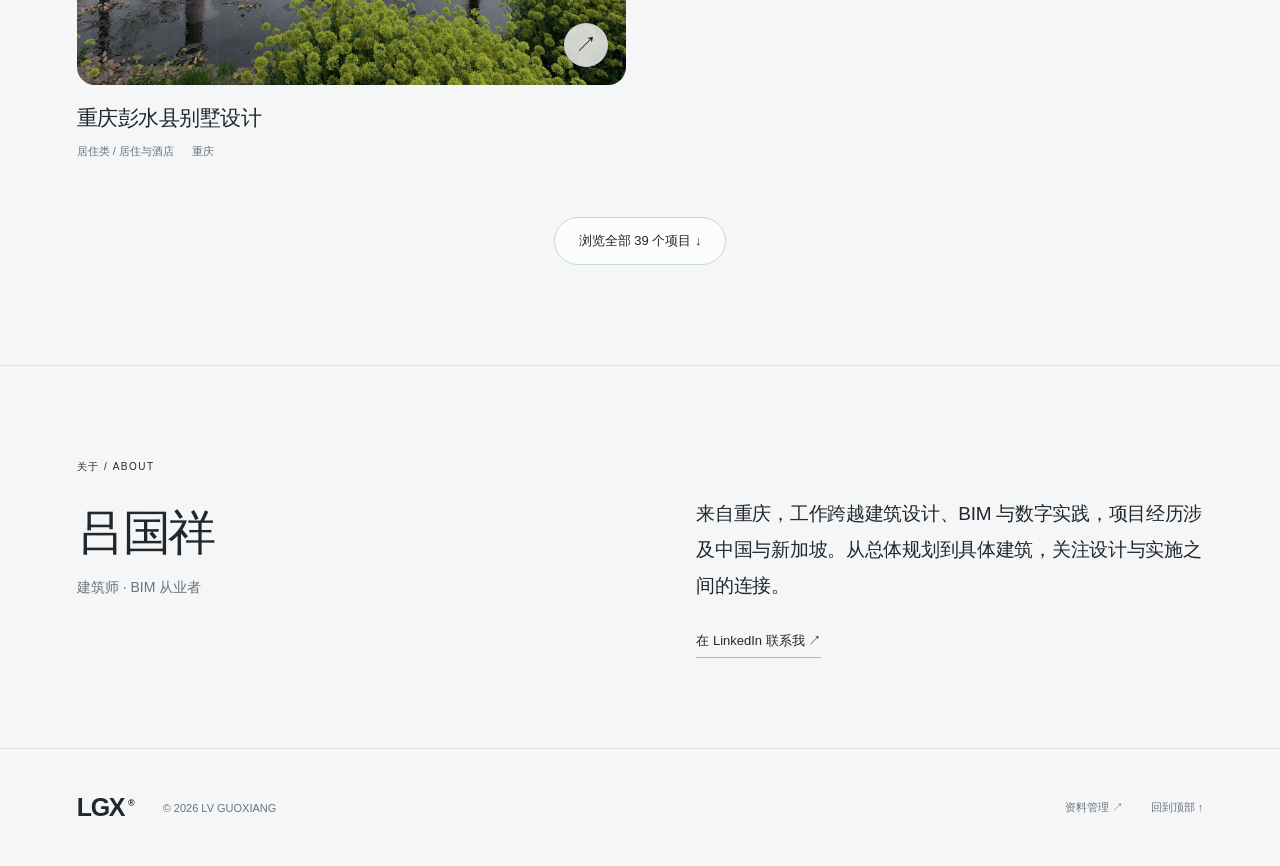
==== commit 9f07fbf9: "Add local visual project order preview" ====
--- a/index.html
+++ b/index.html
@@ -1,4 +1,4 @@
-<!doctype html><html lang="zh-CN"><head><meta charset="utf-8"><meta name="viewport" content="width=device-width,initial-scale=1"><meta name="theme-color" content="#f5f6f7"><meta name="description" content="吕国祥的建筑作品集，呈现中国与新加坡的建筑设计、BIM 与城市规划项目。"><meta property="og:title" content="LGX · 吕国祥 — 建筑作品集"><meta property="og:image" content="https://xiang346247518-cn.github.io/lgx-space-site/assets/projects/Exhibition-Building-1.jpg"><link rel="icon" href="assets/identity.svg"><link rel="preload" as="image" href="assets/projects/Exhibition-Building-1.jpg"><link rel="stylesheet" href="assets/portfolio.css?v=20261017-types1"><title>LGX · 吕国祥 — 建筑作品集</title></head><body>
+<!doctype html><html lang="zh-CN"><head><meta charset="utf-8"><meta name="viewport" content="width=device-width,initial-scale=1"><meta name="theme-color" content="#f5f6f7"><meta name="description" content="吕国祥的建筑作品集，呈现中国与新加坡的建筑设计、BIM 与城市规划项目。"><meta property="og:title" content="LGX · 吕国祥 — 建筑作品集"><meta property="og:image" content="https://xiang346247518-cn.github.io/lgx-space-site/assets/projects/Exhibition-Building-1.jpg"><link rel="icon" href="assets/identity.svg"><link rel="preload" as="image" href="assets/projects/Exhibition-Building-1.jpg"><link rel="stylesheet" href="assets/portfolio.css?v=20261017-order1"><title>LGX · 吕国祥 — 建筑作品集</title></head><body>
 <a class="skip" href="#work">跳转至作品 / Skip to work</a>
 <header class="nav glass"><a class="logo" href="#" aria-label="LGX 首页">LGX<span>®</span></a><nav><a href="#work" data-zh="作品" data-en="Work">作品</a><a href="#about" data-zh="关于" data-en="About">关于</a><a href="https://www.linkedin.com/in/lvguoxiang/" target="_blank" rel="noopener" data-zh="联系 ↗" data-en="Contact ↗">联系 ↗</a></nav><div class="language"><button data-lang="zh" aria-pressed="true">中</button><button data-lang="en" aria-pressed="false">EN</button></div></header>
 <main><section class="hero" id="top"><div id="hero-image" class="hero-image"><img src="assets/projects/Exhibition-Building-1.jpg" alt="常州比亚迪全品牌旗舰店" fetchpriority="high"></div><div class="hero-shade"></div><div class="hero-intro"><p class="eyebrow">LV GUOXIANG · ARCHITECTURE & BIM</p><h1><span data-zh="在空间中，" data-en="Architecture,">在空间中，</span><br><span data-zh="看见可能。" data-en="in perspective.">看见可能。</span></h1><p class="hero-note" data-zh="建筑设计与数字实践 · 中国 / 新加坡" data-en="Architecture & digital practice · China / Singapore">建筑设计与数字实践 · 中国 / 新加坡</p></div><div class="hero-bottom"><a class="hero-project glass" id="hero-project" href="#project/exhibition-building-1"><span><small data-zh="精选项目 / 01" data-en="FEATURED PROJECT / 01">精选项目 / 01</small><strong id="hero-name">常州比亚迪全品牌旗舰店</strong></span><span class="round">↗</span></a><a class="scroll-link" href="#work"><span data-zh="向下探索" data-en="Explore work">向下探索</span><span>↓</span></a></div></section>
@@ -6,4 +6,4 @@
 <section id="about" class="about section"><div><span class="eyebrow" data-zh="关于 / ABOUT" data-en="ABOUT / LV GUOXIANG">关于 / ABOUT</span><h2 data-zh="吕国祥" data-en="Lv Guoxiang">吕国祥</h2><p class="about-role" data-zh="建筑师 · BIM 从业者" data-en="Architect · BIM practitioner">建筑师 · BIM 从业者</p></div><div class="about-text"><p data-zh="来自重庆，工作跨越建筑设计、BIM 与数字实践，项目经历涉及中国与新加坡。从总体规划到具体建筑，关注设计与实施之间的连接。" data-en="An architect from Chongqing, working across architectural design, BIM and digital practice, with project experience in China and Singapore. From master planning to individual buildings, connecting design with delivery.">来自重庆，工作跨越建筑设计、BIM 与数字实践，项目经历涉及中国与新加坡。从总体规划到具体建筑，关注设计与实施之间的连接。</p><a class="text-link" href="https://www.linkedin.com/in/lvguoxiang/" target="_blank" rel="noopener" data-zh="在 LinkedIn 联系我 ↗" data-en="Connect on LinkedIn ↗">在 LinkedIn 联系我 ↗</a></div></section></main>
 <footer class="footer section"><a href="#top" class="logo">LGX<span>®</span></a><span>© 2026 LV GUOXIANG</span><a href="admin/" data-zh="资料管理 ↗" data-en="Owner studio ↗">资料管理 ↗</a><a href="#top" data-zh="回到顶部 ↑" data-en="Back to top ↑">回到顶部 ↑</a></footer>
 <dialog id="project-dialog" aria-labelledby="detail-title"><div class="detail-bar glass"><button id="close-project" class="quiet" data-zh="← 返回作品" data-en="← Back to work">← 返回作品</button><span class="eyebrow">LGX / PROJECT</span><button id="share" class="quiet" data-zh="复制链接 ↗" data-en="Copy link ↗">复制链接 ↗</button></div><div class="detail section"><div class="detail-top"><p class="eyebrow" id="detail-category"></p><h2 id="detail-title"></h2><p class="detail-subtitle" id="detail-subtitle"></p></div><button class="detail-cover" id="detail-cover" aria-label="放大封面 / Enlarge cover"></button><div class="detail-info"><dl id="detail-meta"></dl><div><h3 data-zh="项目概述" data-en="Overview">项目概述</h3><p id="detail-description"></p><small class="muted" data-zh="项目日期及进度按原始资料编制时记录。" data-en="Dates and status reflect the source at the time of writing.">项目日期及进度按原始资料编制时记录。</small><details id="source"><summary data-zh="查看原始资料文字" data-en="Original source text">查看原始资料文字</summary><p id="source-text"></p></details></div></div><div class="album-title"><h3 data-zh="项目影像" data-en="Project gallery">项目影像</h3><span id="album-count"></span></div><p id="album-status" role="status"></p><div id="gallery" class="gallery"></div><button id="retry-album" class="button" hidden data-zh="重新加载相册" data-en="Reload gallery">重新加载相册</button><a id="next-project" class="next-project"></a></div></dialog>
-<dialog id="lightbox" aria-label="图片查看器 / Image viewer"><header class="viewer-bar"><span id="viewer-caption"></span><button id="zoom" class="quiet" data-zh="放大细节" data-en="Zoom in">放大细节</button><button id="close-viewer" class="round" aria-label="关闭大图 / Close image">×</button></header><div id="viewer-stage"><img id="viewer-image" alt=""></div><div class="viewer-controls glass"><button id="prev-image" class="round" aria-label="上一张 / Previous image">←</button><span id="viewer-count" aria-live="polite"></span><button id="next-image" class="round" aria-label="下一张 / Next image">→</button></div></dialog><div id="toast" role="status"></div><script type="module" src="assets/portfolio.js?v=20261017-types1"></script></body></html>
+<dialog id="lightbox" aria-label="图片查看器 / Image viewer"><header class="viewer-bar"><span id="viewer-caption"></span><button id="zoom" class="quiet" data-zh="放大细节" data-en="Zoom in">放大细节</button><button id="close-viewer" class="round" aria-label="关闭大图 / Close image">×</button></header><div id="viewer-stage"><img id="viewer-image" alt=""></div><div class="viewer-controls glass"><button id="prev-image" class="round" aria-label="上一张 / Previous image">←</button><span id="viewer-count" aria-live="polite"></span><button id="next-image" class="round" aria-label="下一张 / Next image">→</button></div></dialog><div id="toast" role="status"></div><script type="module" src="assets/portfolio.js?v=20261017-order1"></script></body></html>
--- a/assets/portfolio.css
+++ b/assets/portfolio.css
@@ -2,3 +2,5 @@
 @media(min-width:1600px){.hero-intro,.hero-bottom{left:calc((100vw - 1364px)/2);right:calc((100vw - 1364px)/2)}}@media(max-width:1000px){.toolbar{flex-wrap:wrap;gap:15px}.search{flex-basis:100%;max-width:350px}.work-title{display:block}.work-title p{margin-top:18px;max-width:none}.hero h1{font-size:64px}.section{padding-inline:5vw}.detail-info{gap:7%}.project-heading h3{font-size:18px}.hero-intro,.hero-bottom{left:5vw;right:5vw}}@media(max-width:600px){.nav{top:16px;height:57px;padding:0 16px;width:calc(100% - 28px);gap:12px;border-radius:18px}.logo{font-size:23px}.nav nav{gap:18px;font-size:12px}.nav nav a:last-child{display:none}.language button{min-width:34px}.hero{min-height:660px;max-height:900px}.hero-image img{object-position:58% 50%}.hero-intro{bottom:200px;left:24px;right:24px}.hero h1{font-size:46px}.hero-intro .eyebrow{font-size:9px;margin-bottom:20px}.hero-note{font-size:12px;max-width:270px;line-height:1.8}.hero-bottom{bottom:30px;left:20px;right:20px}.hero-project{padding:17px 18px;border-radius:18px}.hero-project strong{font-size:15px}.scroll-link{display:none}.section{padding:65px 22px}.work-title{margin-top:22px;margin-bottom:30px}.work-title h2{font-size:31px}.filters{flex-wrap:nowrap;width:calc(100vw - 44px);overflow:auto;scrollbar-width:none;padding-bottom:6px}.filters button{flex-shrink:0;padding:10px 13px}.toolbar{gap:14px}.search{max-width:none}.project-grid{grid-template-columns:1fr;gap:32px}.project-card:first-child{grid-column:auto}.project-card:first-child .project-picture,.project-picture{aspect-ratio:1.35;border-radius:14px}.project-heading{margin-top:14px}.project-heading h3{font-size:19px}.project-meta{font-size:10px}.picture-count{top:12px;left:12px}.more{margin-top:35px}.about{grid-template-columns:1fr;gap:0}.about h2{font-size:38px;margin:22px 0 12px}.about-text{padding-top:25px}.about-text>p{font-size:16px;line-height:1.9}.footer{flex-wrap:wrap;gap:20px;padding-block:30px}.footer>span{font-size:9px}.footer>a:last-child{margin-left:auto}.footer .logo{width:20%}.detail-bar{padding:10px 16px;gap:10px}.detail-bar>.eyebrow{display:none}.detail{padding-top:34px}.detail-top h2{font-size:32px}.detail-subtitle{font-size:12px;margin-bottom:25px}.detail-info{grid-template-columns:1fr;gap:35px;padding:32px 0 45px}.detail-info dl{grid-template-columns:1fr 1fr;gap:22px}.detail-info dd{font-size:12px}.detail-info p{font-size:15px}.gallery{columns:1}.album-title h3{font-size:26px}.next-project{font-size:22px}.viewer-bar{padding:12px 16px;gap:12px}.viewer-bar>span{max-width:50%;font-size:11px}#viewer-stage{padding:0 10px}.viewer-controls{margin:16px 0 28px}.round{width:42px;height:42px;flex-basis:42px}.eyebrow{font-size:9px}}@media(prefers-reduced-motion:reduce){:root{scroll-behavior:auto}*,*::before,*::after{animation:none!important;transition:none!important;scroll-behavior:auto!important}}@supports not(backdrop-filter:blur(2px)){.glass{background:#f5f7f9f5}}
 
 .filter-stack{flex:1;min-width:0}.subfilters{margin-top:10px;padding-top:10px;border-top:1px solid var(--line)}.subfilters[hidden]{display:none}.subfilters button{font-size:11px}.subfilters button[aria-pressed=true]{background:#dce5ea;color:#253b48;box-shadow:none}
+
+body:has(.preview-banner) .nav{top:80px}.preview-banner a{text-decoration:underline;text-underline-offset:3px}
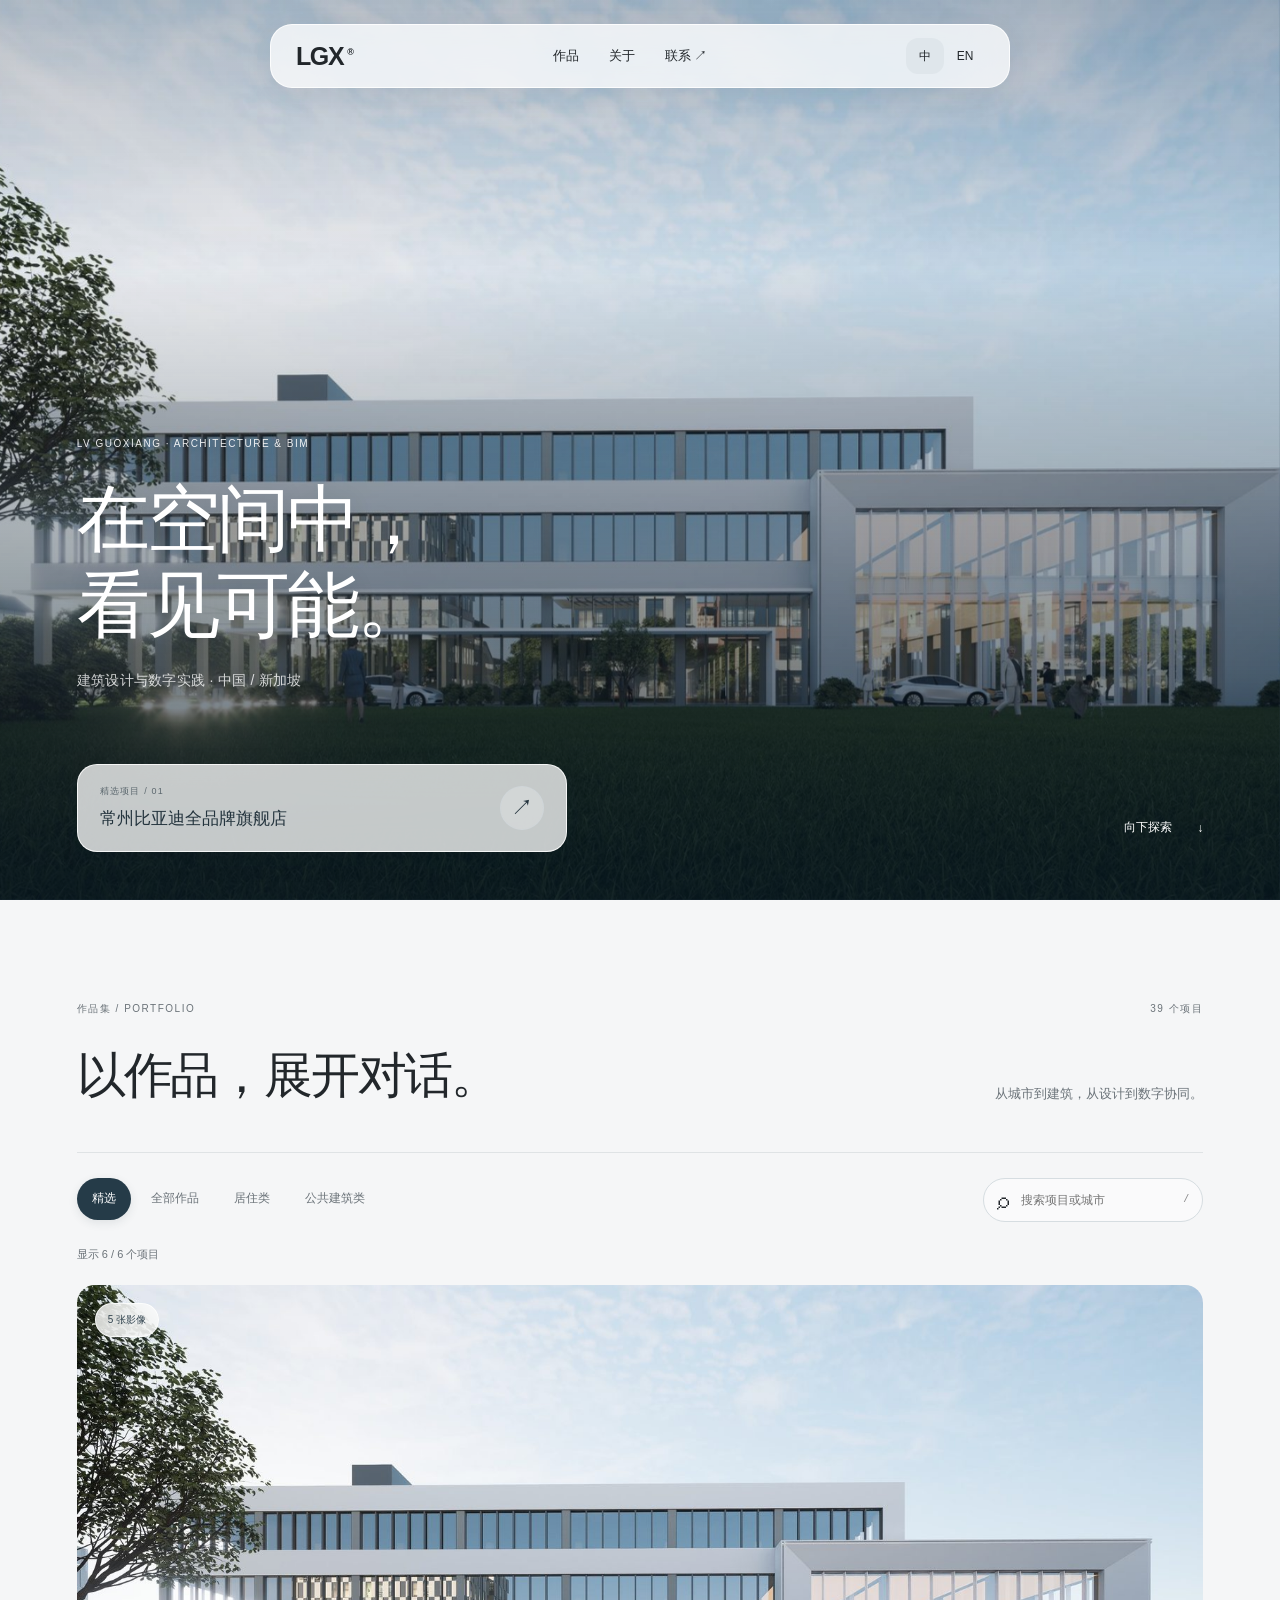
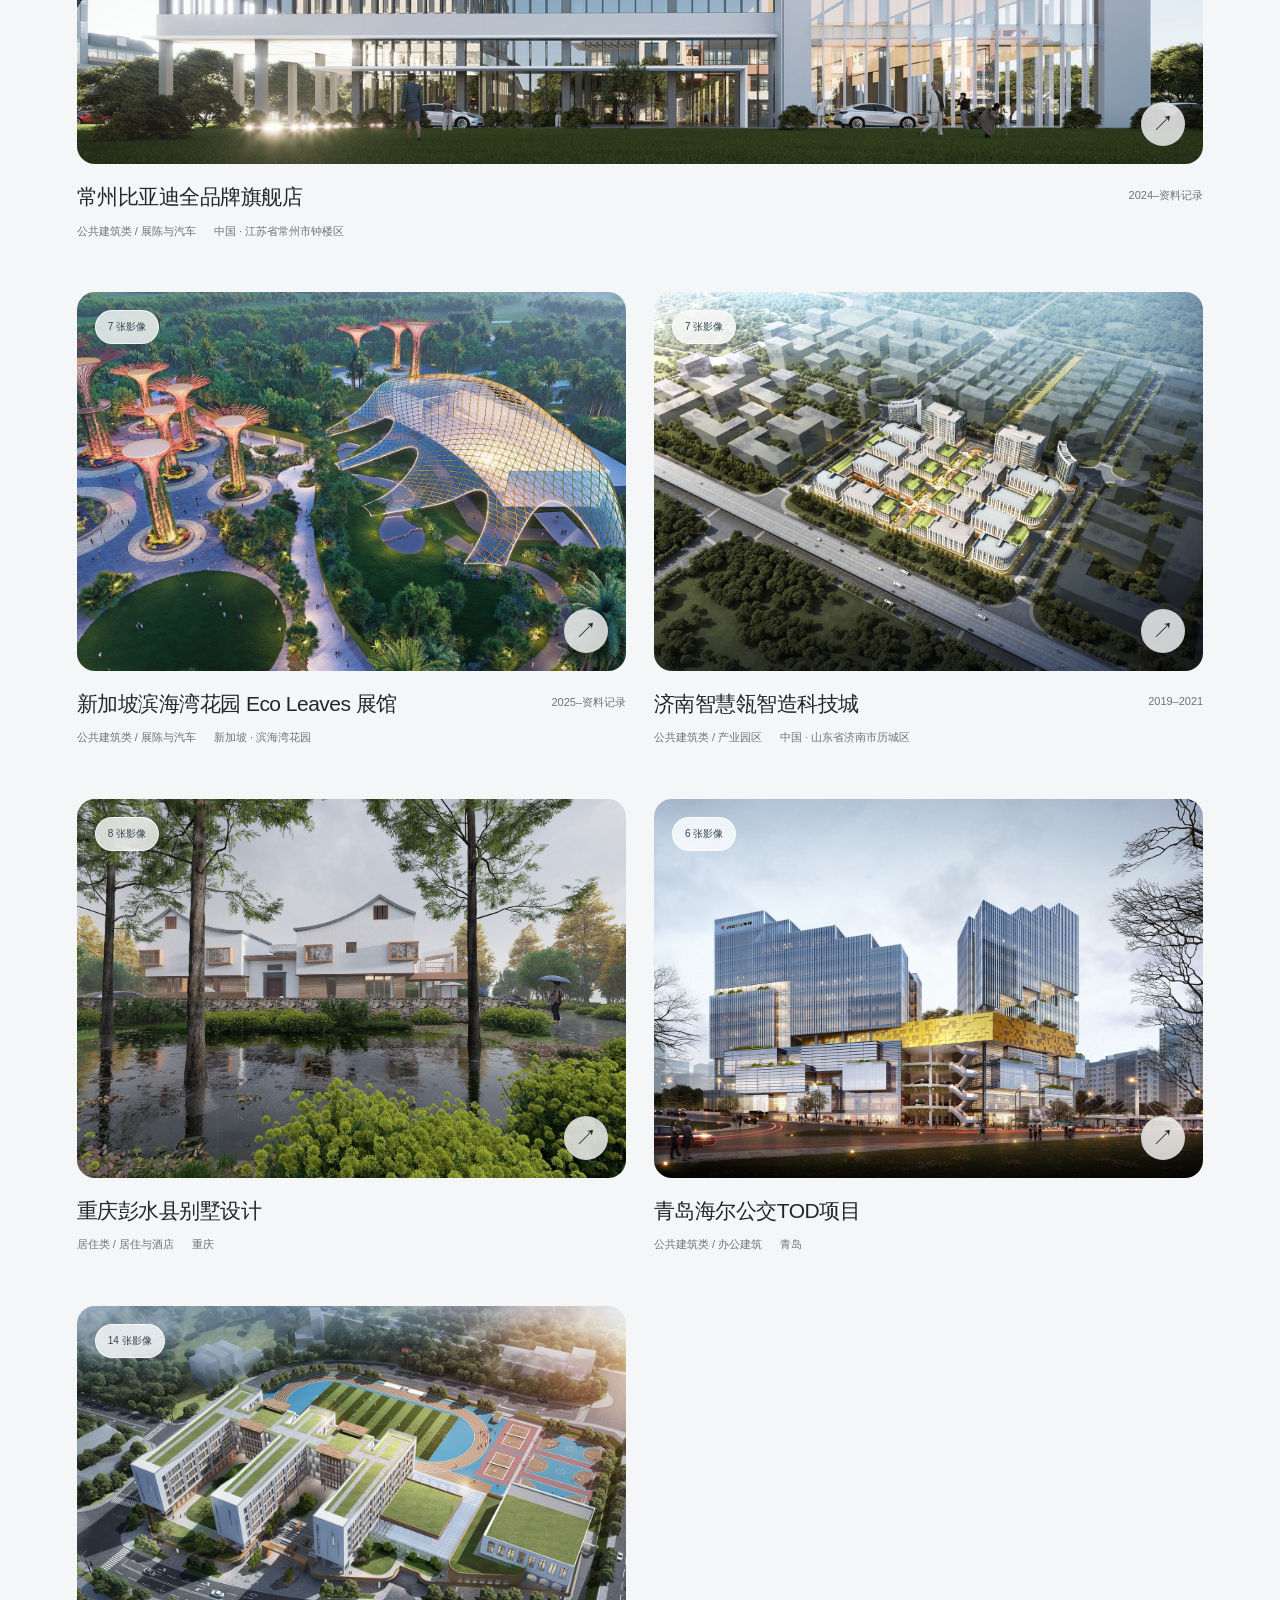
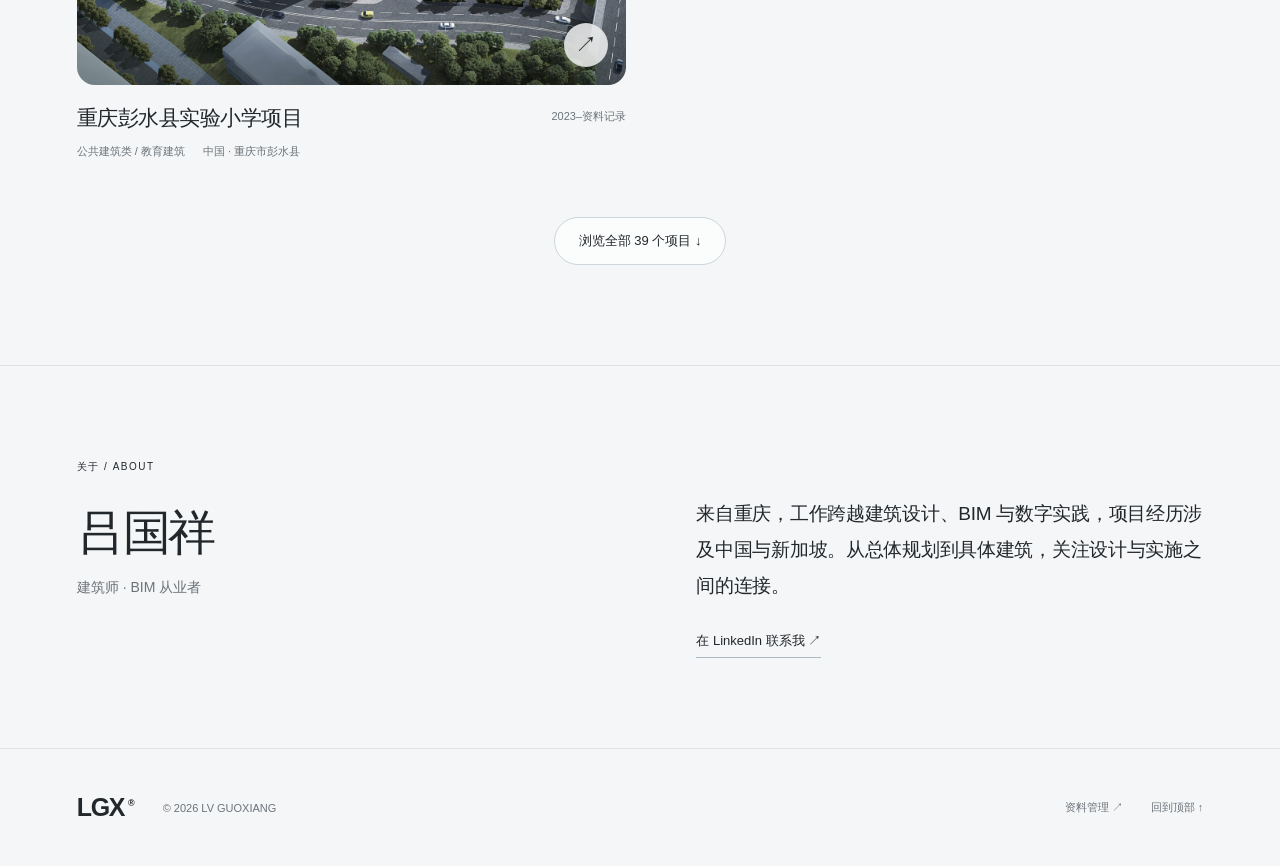
==== commit c917da6d: "Support featured selection in local visual ordering preview" ====
--- a/index.html
+++ b/index.html
@@ -1,4 +1,4 @@
-<!doctype html><html lang="zh-CN"><head><meta charset="utf-8"><meta name="viewport" content="width=device-width,initial-scale=1"><meta name="theme-color" content="#f5f6f7"><meta name="description" content="吕国祥的建筑作品集，呈现中国与新加坡的建筑设计、BIM 与城市规划项目。"><meta property="og:title" content="LGX · 吕国祥 — 建筑作品集"><meta property="og:image" content="https://xiang346247518-cn.github.io/lgx-space-site/assets/projects/Exhibition-Building-1.jpg"><link rel="icon" href="assets/identity.svg"><link rel="preload" as="image" href="assets/projects/Exhibition-Building-1.jpg"><link rel="stylesheet" href="assets/portfolio.css?v=20261017-order1"><title>LGX · 吕国祥 — 建筑作品集</title></head><body>
+<!doctype html><html lang="zh-CN"><head><meta charset="utf-8"><meta name="viewport" content="width=device-width,initial-scale=1"><meta name="theme-color" content="#f5f6f7"><meta name="description" content="吕国祥的建筑作品集，呈现中国与新加坡的建筑设计、BIM 与城市规划项目。"><meta property="og:title" content="LGX · 吕国祥 — 建筑作品集"><meta property="og:image" content="https://xiang346247518-cn.github.io/lgx-space-site/assets/projects/Exhibition-Building-1.jpg"><link rel="icon" href="assets/identity.svg"><link rel="preload" as="image" href="assets/projects/Exhibition-Building-1.jpg"><link rel="stylesheet" href="assets/portfolio.css?v=20261017-featured2"><title>LGX · 吕国祥 — 建筑作品集</title></head><body>
 <a class="skip" href="#work">跳转至作品 / Skip to work</a>
 <header class="nav glass"><a class="logo" href="#" aria-label="LGX 首页">LGX<span>®</span></a><nav><a href="#work" data-zh="作品" data-en="Work">作品</a><a href="#about" data-zh="关于" data-en="About">关于</a><a href="https://www.linkedin.com/in/lvguoxiang/" target="_blank" rel="noopener" data-zh="联系 ↗" data-en="Contact ↗">联系 ↗</a></nav><div class="language"><button data-lang="zh" aria-pressed="true">中</button><button data-lang="en" aria-pressed="false">EN</button></div></header>
 <main><section class="hero" id="top"><div id="hero-image" class="hero-image"><img src="assets/projects/Exhibition-Building-1.jpg" alt="常州比亚迪全品牌旗舰店" fetchpriority="high"></div><div class="hero-shade"></div><div class="hero-intro"><p class="eyebrow">LV GUOXIANG · ARCHITECTURE & BIM</p><h1><span data-zh="在空间中，" data-en="Architecture,">在空间中，</span><br><span data-zh="看见可能。" data-en="in perspective.">看见可能。</span></h1><p class="hero-note" data-zh="建筑设计与数字实践 · 中国 / 新加坡" data-en="Architecture & digital practice · China / Singapore">建筑设计与数字实践 · 中国 / 新加坡</p></div><div class="hero-bottom"><a class="hero-project glass" id="hero-project" href="#project/exhibition-building-1"><span><small data-zh="精选项目 / 01" data-en="FEATURED PROJECT / 01">精选项目 / 01</small><strong id="hero-name">常州比亚迪全品牌旗舰店</strong></span><span class="round">↗</span></a><a class="scroll-link" href="#work"><span data-zh="向下探索" data-en="Explore work">向下探索</span><span>↓</span></a></div></section>
@@ -6,4 +6,4 @@
 <section id="about" class="about section"><div><span class="eyebrow" data-zh="关于 / ABOUT" data-en="ABOUT / LV GUOXIANG">关于 / ABOUT</span><h2 data-zh="吕国祥" data-en="Lv Guoxiang">吕国祥</h2><p class="about-role" data-zh="建筑师 · BIM 从业者" data-en="Architect · BIM practitioner">建筑师 · BIM 从业者</p></div><div class="about-text"><p data-zh="来自重庆，工作跨越建筑设计、BIM 与数字实践，项目经历涉及中国与新加坡。从总体规划到具体建筑，关注设计与实施之间的连接。" data-en="An architect from Chongqing, working across architectural design, BIM and digital practice, with project experience in China and Singapore. From master planning to individual buildings, connecting design with delivery.">来自重庆，工作跨越建筑设计、BIM 与数字实践，项目经历涉及中国与新加坡。从总体规划到具体建筑，关注设计与实施之间的连接。</p><a class="text-link" href="https://www.linkedin.com/in/lvguoxiang/" target="_blank" rel="noopener" data-zh="在 LinkedIn 联系我 ↗" data-en="Connect on LinkedIn ↗">在 LinkedIn 联系我 ↗</a></div></section></main>
 <footer class="footer section"><a href="#top" class="logo">LGX<span>®</span></a><span>© 2026 LV GUOXIANG</span><a href="admin/" data-zh="资料管理 ↗" data-en="Owner studio ↗">资料管理 ↗</a><a href="#top" data-zh="回到顶部 ↑" data-en="Back to top ↑">回到顶部 ↑</a></footer>
 <dialog id="project-dialog" aria-labelledby="detail-title"><div class="detail-bar glass"><button id="close-project" class="quiet" data-zh="← 返回作品" data-en="← Back to work">← 返回作品</button><span class="eyebrow">LGX / PROJECT</span><button id="share" class="quiet" data-zh="复制链接 ↗" data-en="Copy link ↗">复制链接 ↗</button></div><div class="detail section"><div class="detail-top"><p class="eyebrow" id="detail-category"></p><h2 id="detail-title"></h2><p class="detail-subtitle" id="detail-subtitle"></p></div><button class="detail-cover" id="detail-cover" aria-label="放大封面 / Enlarge cover"></button><div class="detail-info"><dl id="detail-meta"></dl><div><h3 data-zh="项目概述" data-en="Overview">项目概述</h3><p id="detail-description"></p><small class="muted" data-zh="项目日期及进度按原始资料编制时记录。" data-en="Dates and status reflect the source at the time of writing.">项目日期及进度按原始资料编制时记录。</small><details id="source"><summary data-zh="查看原始资料文字" data-en="Original source text">查看原始资料文字</summary><p id="source-text"></p></details></div></div><div class="album-title"><h3 data-zh="项目影像" data-en="Project gallery">项目影像</h3><span id="album-count"></span></div><p id="album-status" role="status"></p><div id="gallery" class="gallery"></div><button id="retry-album" class="button" hidden data-zh="重新加载相册" data-en="Reload gallery">重新加载相册</button><a id="next-project" class="next-project"></a></div></dialog>
-<dialog id="lightbox" aria-label="图片查看器 / Image viewer"><header class="viewer-bar"><span id="viewer-caption"></span><button id="zoom" class="quiet" data-zh="放大细节" data-en="Zoom in">放大细节</button><button id="close-viewer" class="round" aria-label="关闭大图 / Close image">×</button></header><div id="viewer-stage"><img id="viewer-image" alt=""></div><div class="viewer-controls glass"><button id="prev-image" class="round" aria-label="上一张 / Previous image">←</button><span id="viewer-count" aria-live="polite"></span><button id="next-image" class="round" aria-label="下一张 / Next image">→</button></div></dialog><div id="toast" role="status"></div><script type="module" src="assets/portfolio.js?v=20261017-order1"></script></body></html>
+<dialog id="lightbox" aria-label="图片查看器 / Image viewer"><header class="viewer-bar"><span id="viewer-caption"></span><button id="zoom" class="quiet" data-zh="放大细节" data-en="Zoom in">放大细节</button><button id="close-viewer" class="round" aria-label="关闭大图 / Close image">×</button></header><div id="viewer-stage"><img id="viewer-image" alt=""></div><div class="viewer-controls glass"><button id="prev-image" class="round" aria-label="上一张 / Previous image">←</button><span id="viewer-count" aria-live="polite"></span><button id="next-image" class="round" aria-label="下一张 / Next image">→</button></div></dialog><div id="toast" role="status"></div><script type="module" src="assets/portfolio.js?v=20261017-featured2"></script></body></html>
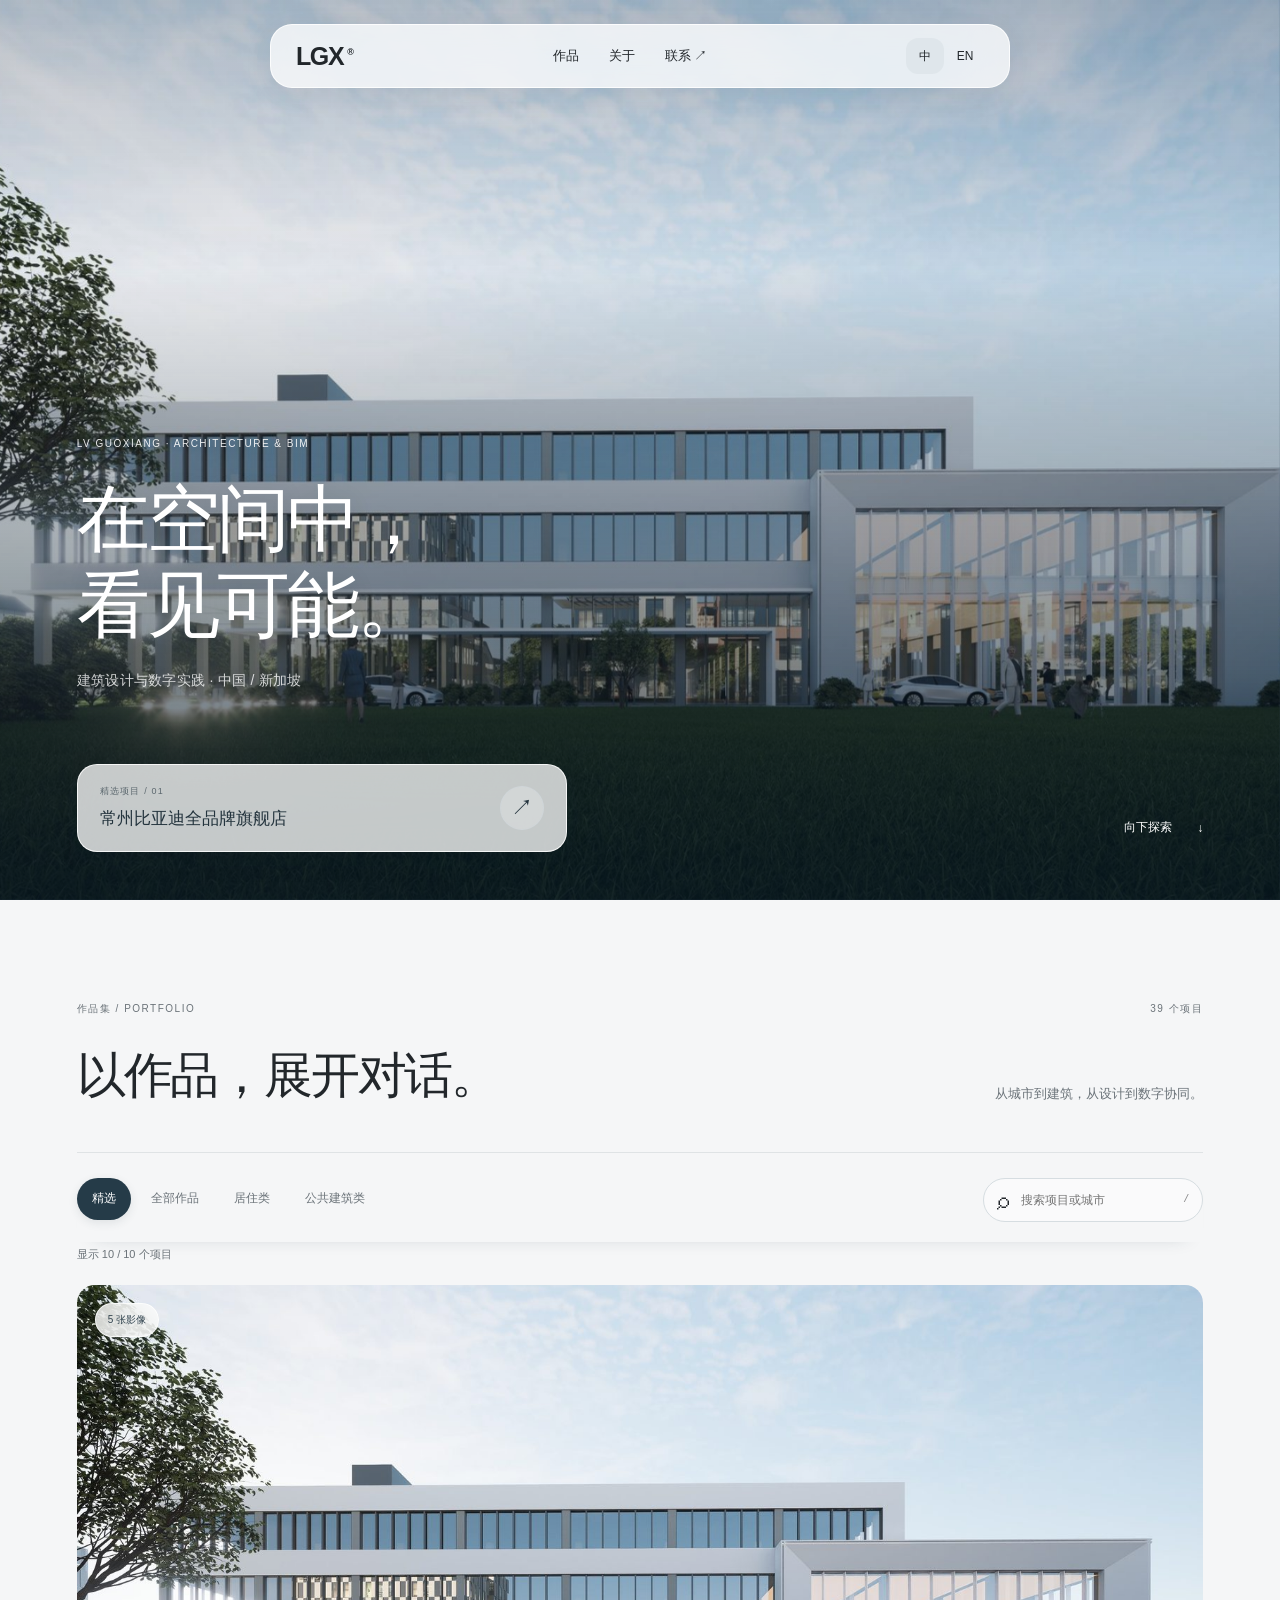
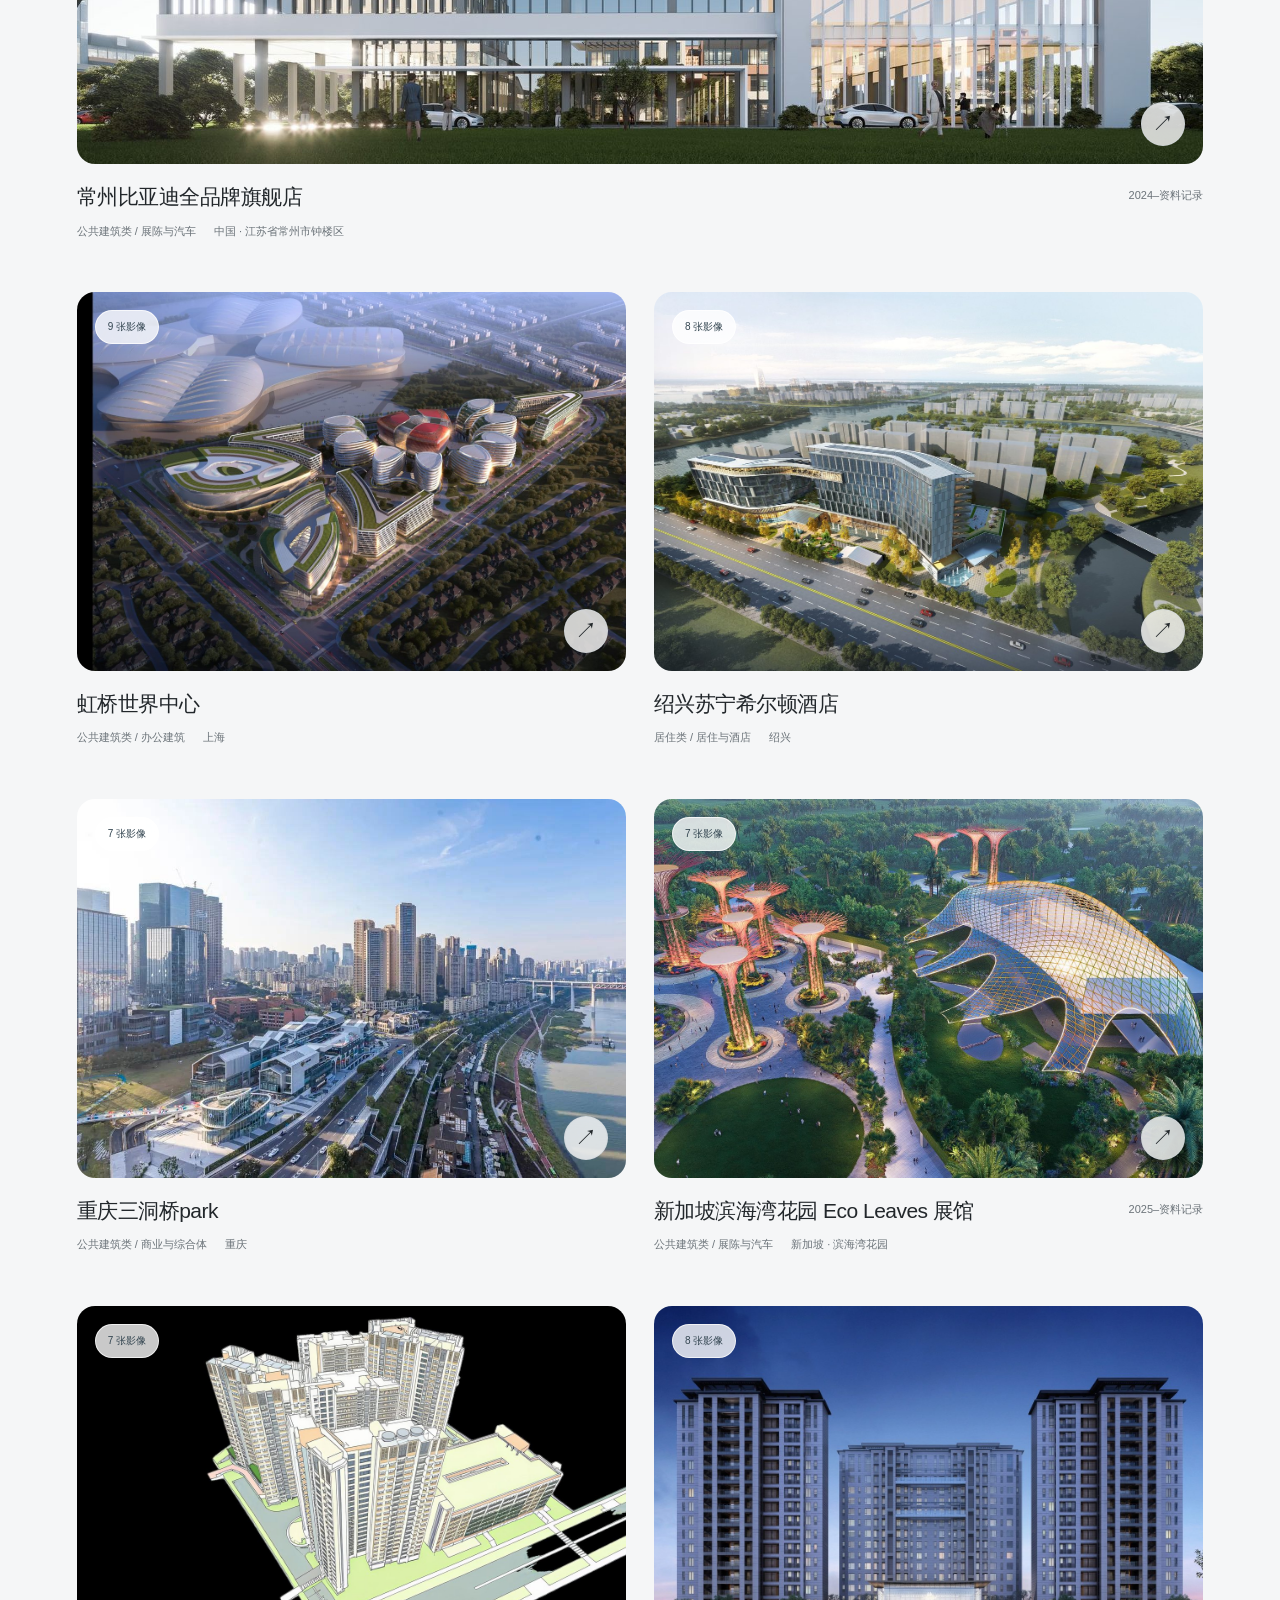
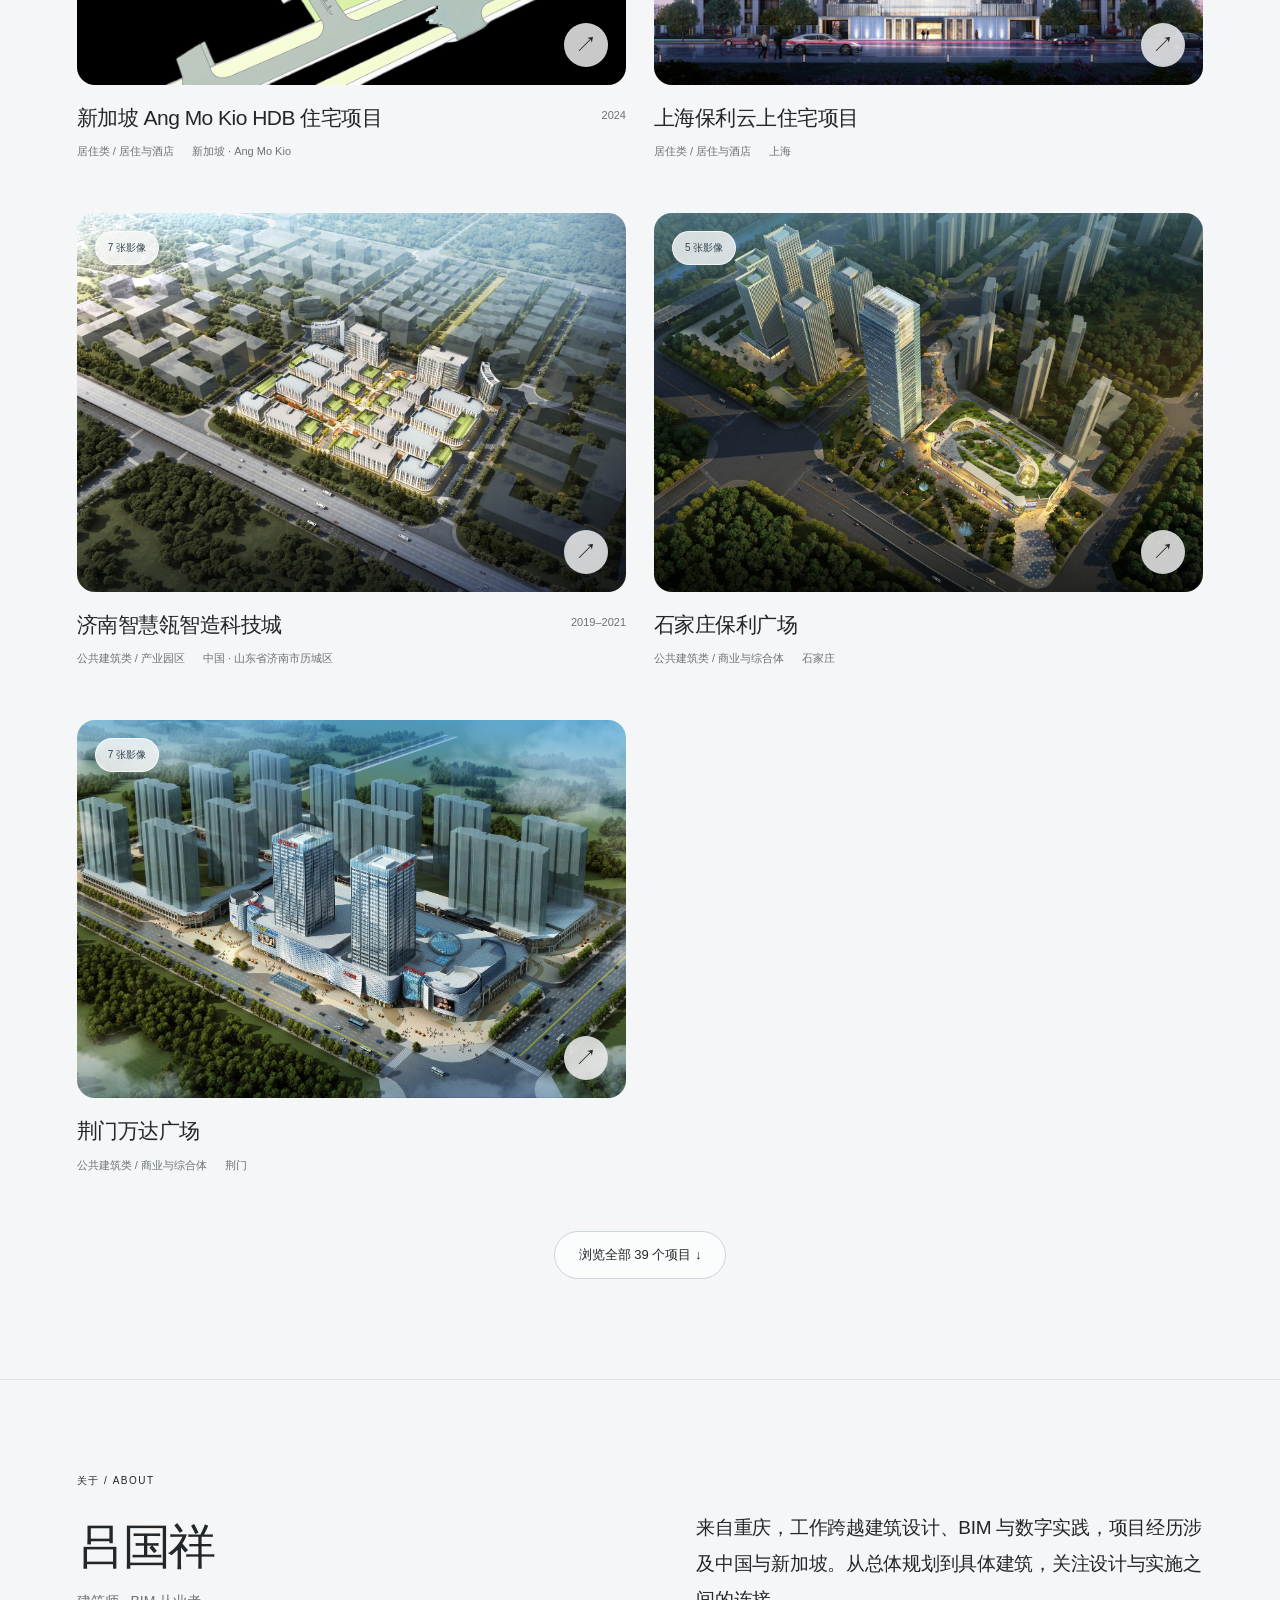
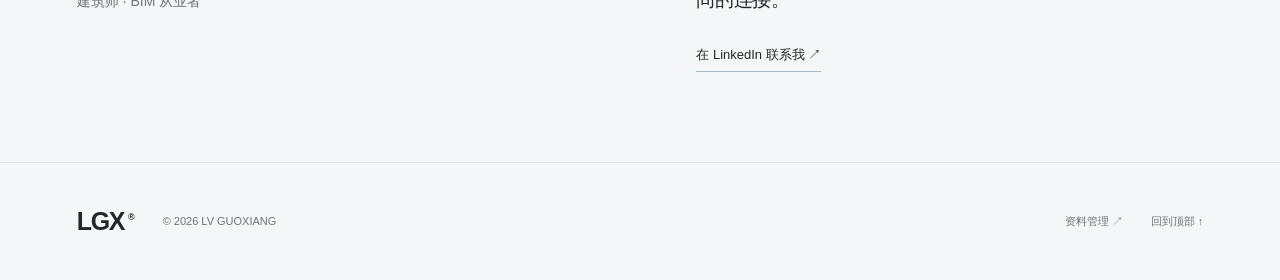
==== commit feea5acc: "Keep project filters and search visible while scrolling" ====
--- a/index.html
+++ b/index.html
@@ -1,4 +1,4 @@
-<!doctype html><html lang="zh-CN"><head><meta charset="utf-8"><meta name="viewport" content="width=device-width,initial-scale=1"><meta name="theme-color" content="#f5f6f7"><meta name="description" content="吕国祥的建筑作品集，呈现中国与新加坡的建筑设计、BIM 与城市规划项目。"><meta property="og:title" content="LGX · 吕国祥 — 建筑作品集"><meta property="og:image" content="https://xiang346247518-cn.github.io/lgx-space-site/assets/projects/Exhibition-Building-1.jpg"><link rel="icon" href="assets/identity.svg"><link rel="preload" as="image" href="assets/projects/Exhibition-Building-1.jpg"><link rel="stylesheet" href="assets/portfolio.css?v=20261017-featured2"><title>LGX · 吕国祥 — 建筑作品集</title></head><body>
+<!doctype html><html lang="zh-CN"><head><meta charset="utf-8"><meta name="viewport" content="width=device-width,initial-scale=1"><meta name="theme-color" content="#f5f6f7"><meta name="description" content="吕国祥的建筑作品集，呈现中国与新加坡的建筑设计、BIM 与城市规划项目。"><meta property="og:title" content="LGX · 吕国祥 — 建筑作品集"><meta property="og:image" content="https://xiang346247518-cn.github.io/lgx-space-site/assets/projects/Exhibition-Building-1.jpg"><link rel="icon" href="assets/identity.svg"><link rel="preload" as="image" href="assets/projects/Exhibition-Building-1.jpg"><link rel="stylesheet" href="assets/portfolio.css?v=20261017-sticky1"><title>LGX · 吕国祥 — 建筑作品集</title></head><body>
 <a class="skip" href="#work">跳转至作品 / Skip to work</a>
 <header class="nav glass"><a class="logo" href="#" aria-label="LGX 首页">LGX<span>®</span></a><nav><a href="#work" data-zh="作品" data-en="Work">作品</a><a href="#about" data-zh="关于" data-en="About">关于</a><a href="https://www.linkedin.com/in/lvguoxiang/" target="_blank" rel="noopener" data-zh="联系 ↗" data-en="Contact ↗">联系 ↗</a></nav><div class="language"><button data-lang="zh" aria-pressed="true">中</button><button data-lang="en" aria-pressed="false">EN</button></div></header>
 <main><section class="hero" id="top"><div id="hero-image" class="hero-image"><img src="assets/projects/Exhibition-Building-1.jpg" alt="常州比亚迪全品牌旗舰店" fetchpriority="high"></div><div class="hero-shade"></div><div class="hero-intro"><p class="eyebrow">LV GUOXIANG · ARCHITECTURE & BIM</p><h1><span data-zh="在空间中，" data-en="Architecture,">在空间中，</span><br><span data-zh="看见可能。" data-en="in perspective.">看见可能。</span></h1><p class="hero-note" data-zh="建筑设计与数字实践 · 中国 / 新加坡" data-en="Architecture & digital practice · China / Singapore">建筑设计与数字实践 · 中国 / 新加坡</p></div><div class="hero-bottom"><a class="hero-project glass" id="hero-project" href="#project/exhibition-building-1"><span><small data-zh="精选项目 / 01" data-en="FEATURED PROJECT / 01">精选项目 / 01</small><strong id="hero-name">常州比亚迪全品牌旗舰店</strong></span><span class="round">↗</span></a><a class="scroll-link" href="#work"><span data-zh="向下探索" data-en="Explore work">向下探索</span><span>↓</span></a></div></section>
--- a/assets/portfolio.css
+++ b/assets/portfolio.css
@@ -4,3 +4,6 @@
 .filter-stack{flex:1;min-width:0}.subfilters{margin-top:10px;padding-top:10px;border-top:1px solid var(--line)}.subfilters[hidden]{display:none}.subfilters button{font-size:11px}.subfilters button[aria-pressed=true]{background:#dce5ea;color:#253b48;box-shadow:none}
 
 body:has(.preview-banner) .nav{top:80px}.preview-banner a{text-decoration:underline;text-underline-offset:3px}
+
+/* Keep the filters in their original flow; pin them while browsing the work section. */
+.work>.toolbar{position:sticky;top:0;z-index:6;background:var(--paper);padding-bottom:20px;margin-bottom:-20px;box-shadow:0 12px 18px -18px #253b4840}
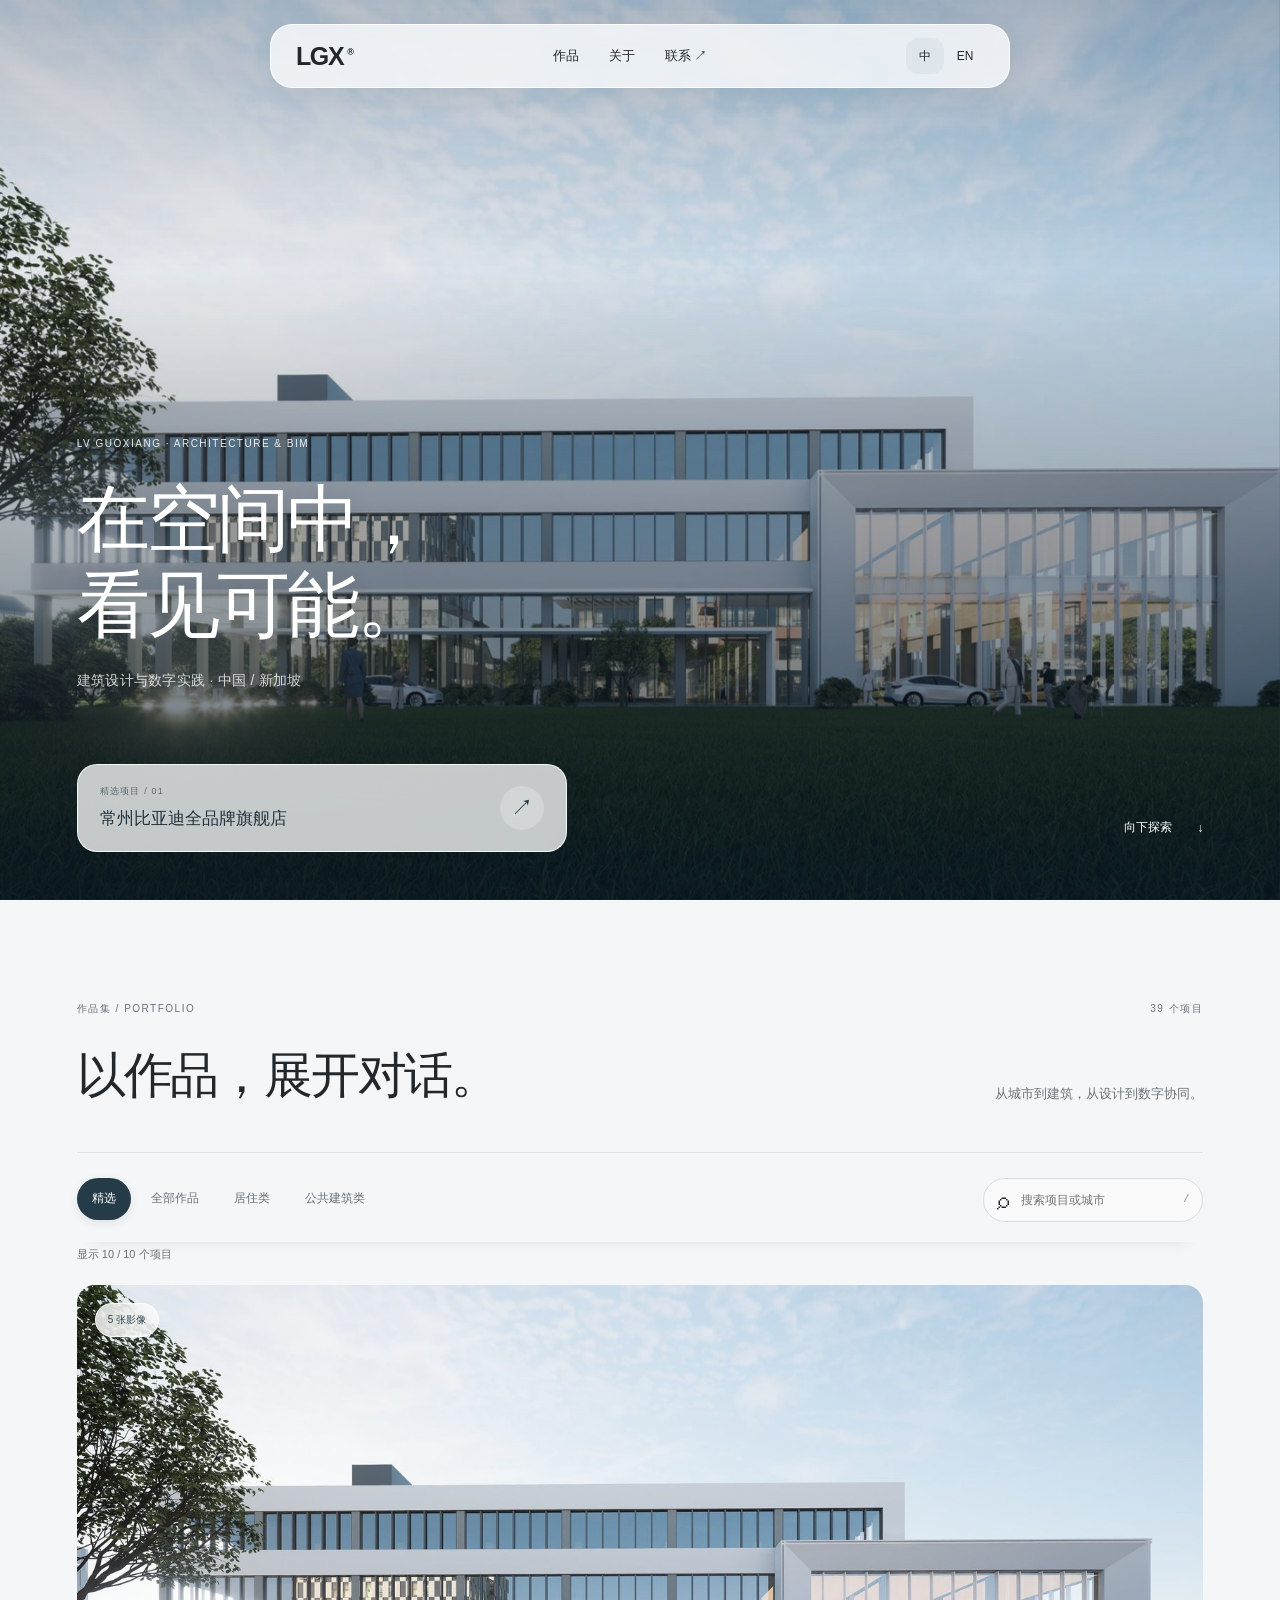
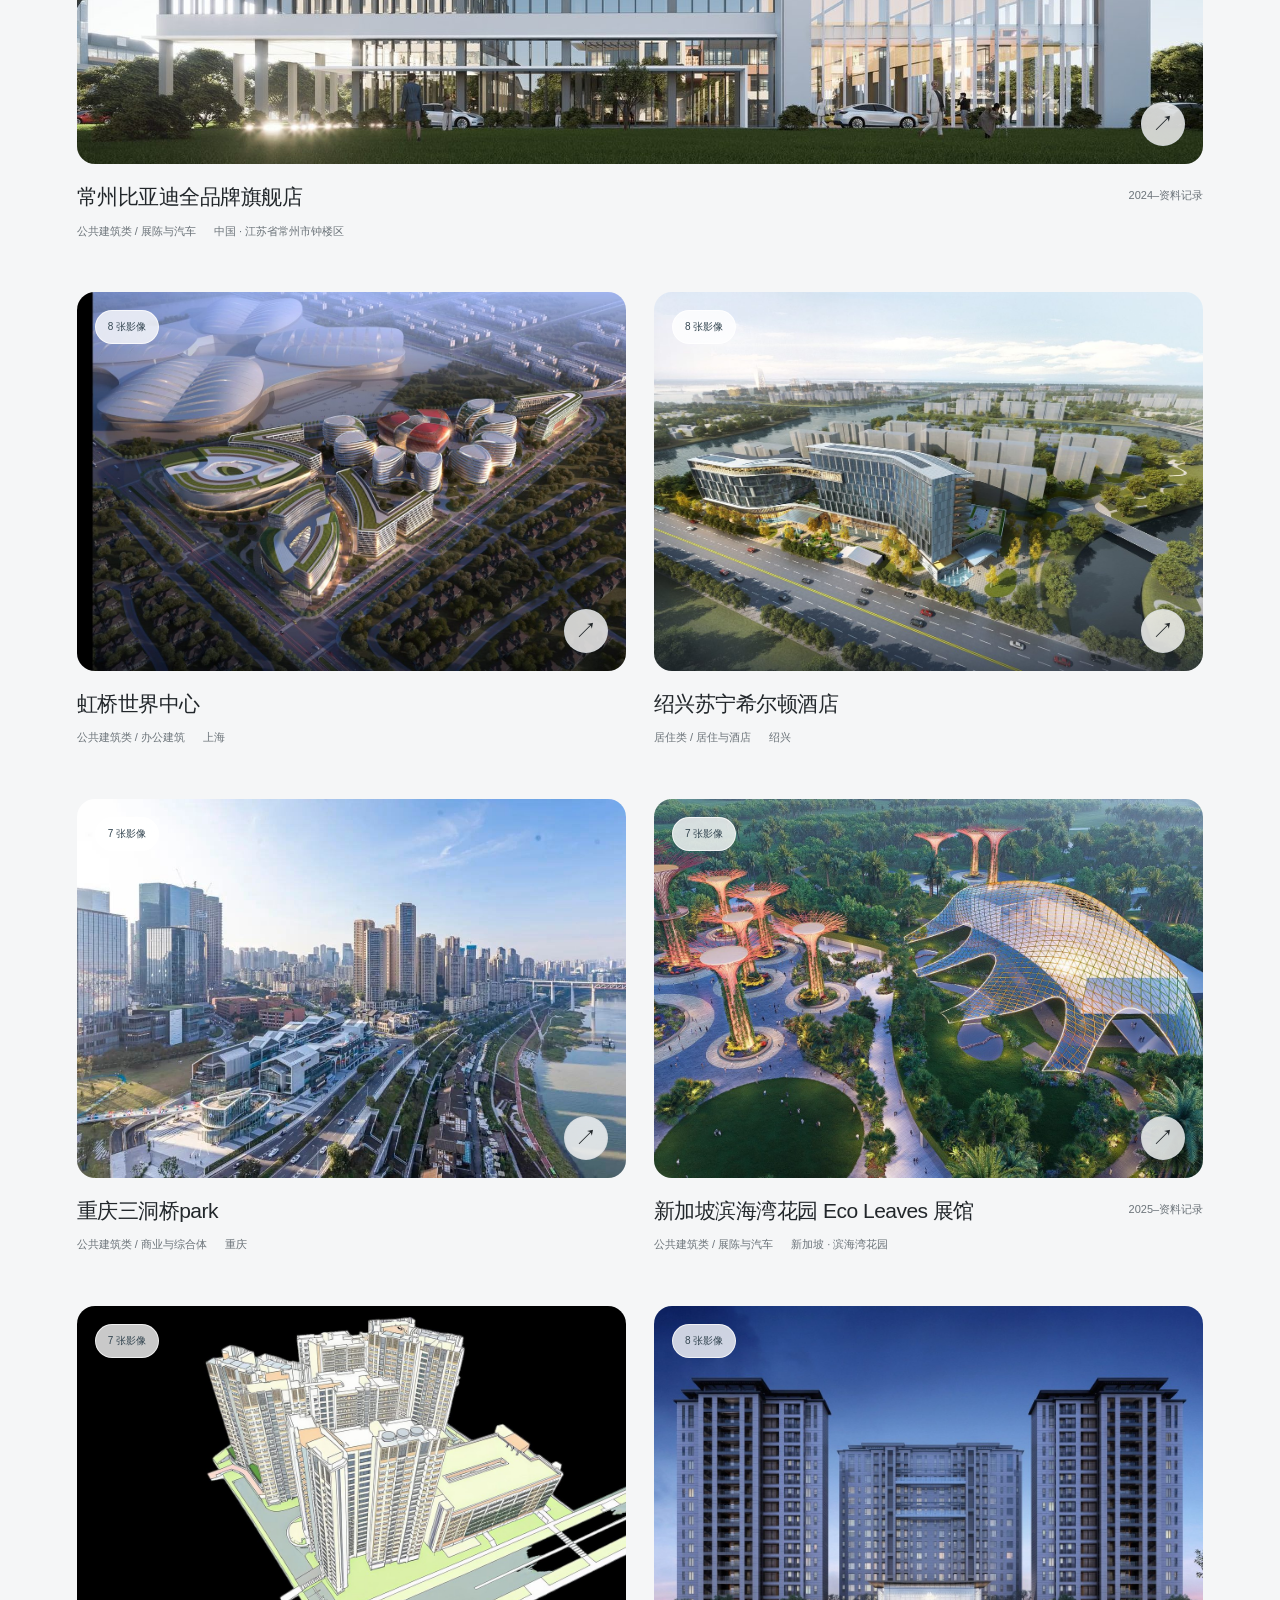
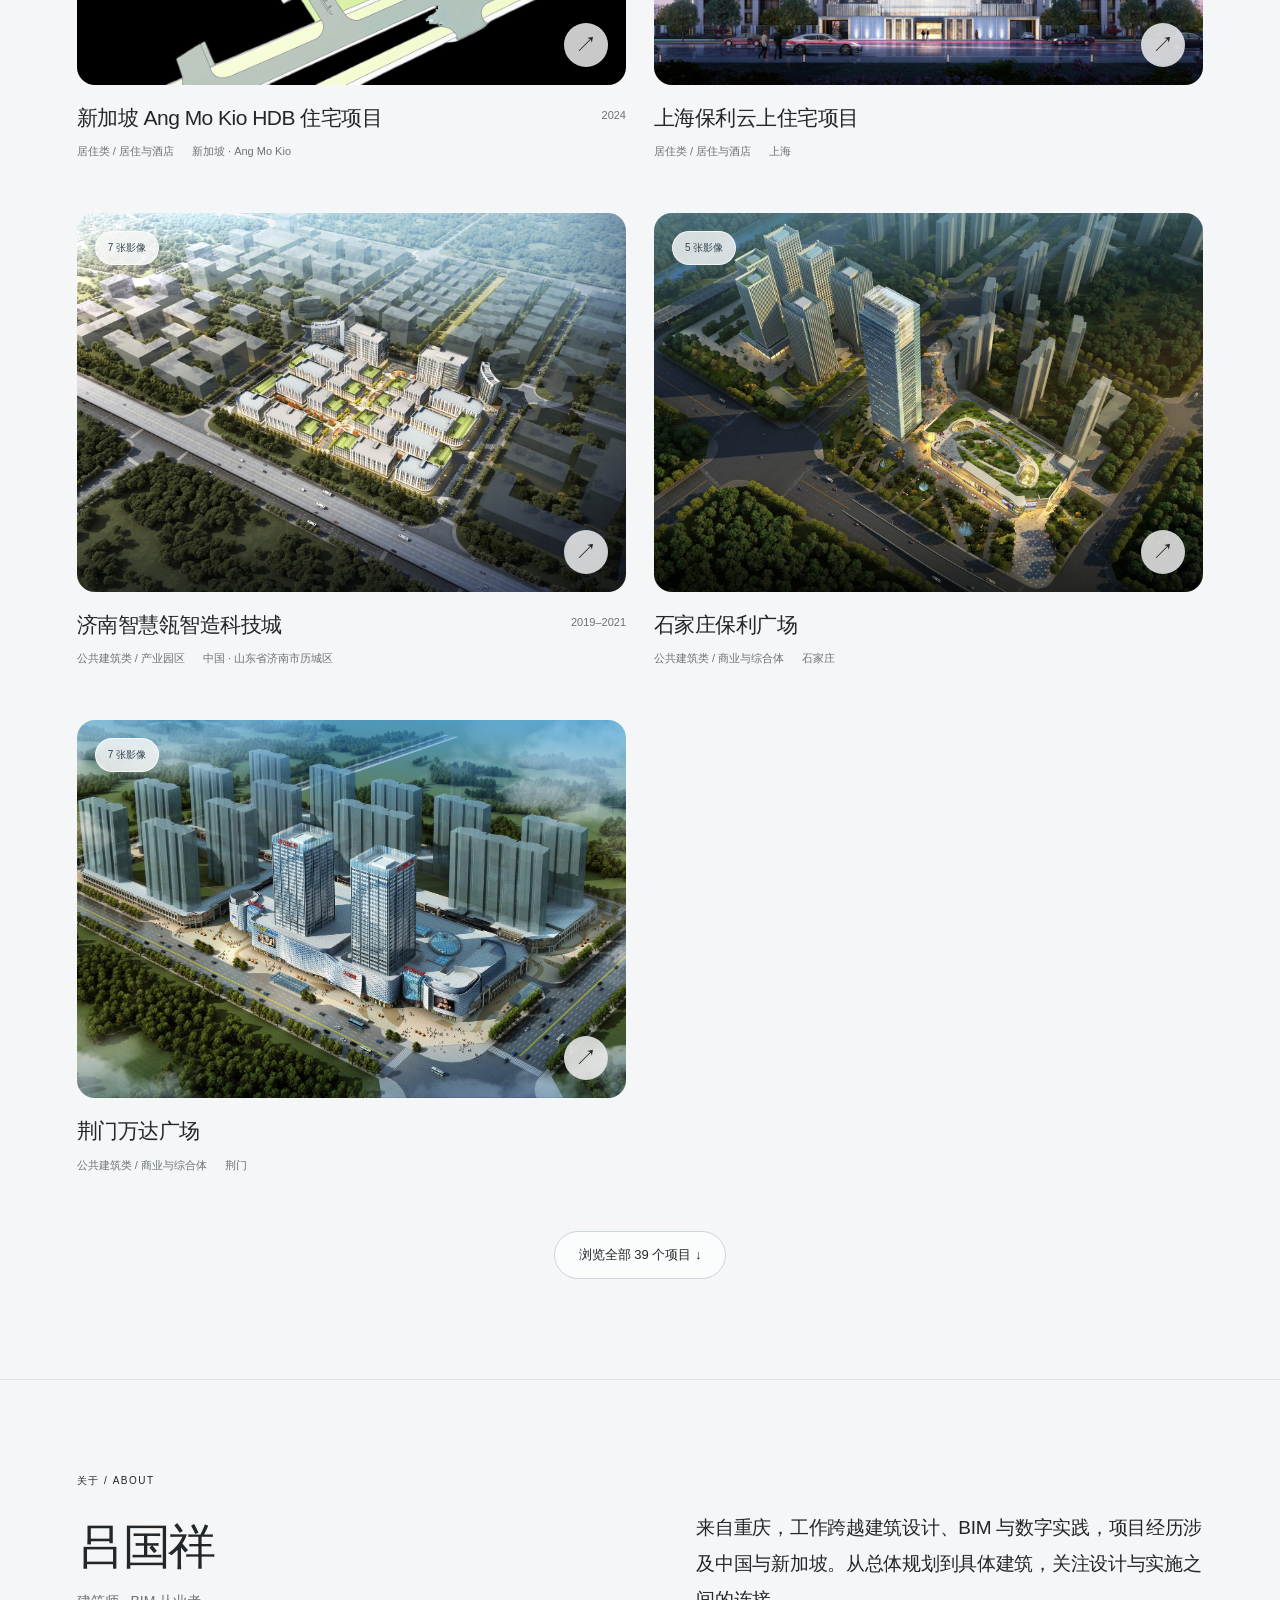
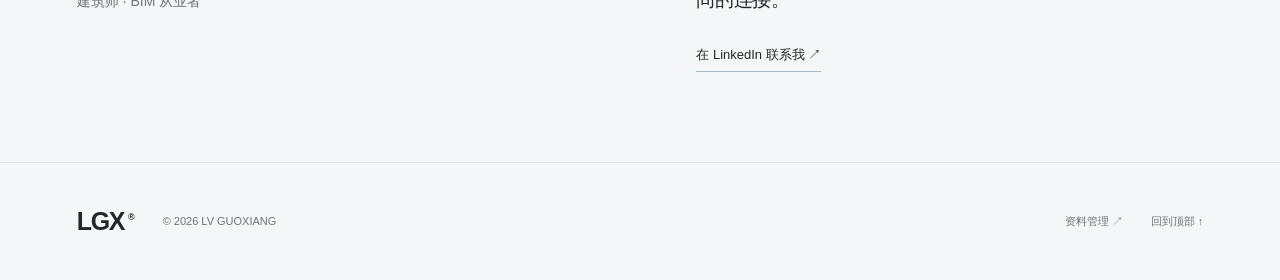
==== commit ceea3747: "Support local linked image folder previews" ====
--- a/index.html
+++ b/index.html
@@ -6,4 +6,4 @@
 <section id="about" class="about section"><div><span class="eyebrow" data-zh="关于 / ABOUT" data-en="ABOUT / LV GUOXIANG">关于 / ABOUT</span><h2 data-zh="吕国祥" data-en="Lv Guoxiang">吕国祥</h2><p class="about-role" data-zh="建筑师 · BIM 从业者" data-en="Architect · BIM practitioner">建筑师 · BIM 从业者</p></div><div class="about-text"><p data-zh="来自重庆，工作跨越建筑设计、BIM 与数字实践，项目经历涉及中国与新加坡。从总体规划到具体建筑，关注设计与实施之间的连接。" data-en="An architect from Chongqing, working across architectural design, BIM and digital practice, with project experience in China and Singapore. From master planning to individual buildings, connecting design with delivery.">来自重庆，工作跨越建筑设计、BIM 与数字实践，项目经历涉及中国与新加坡。从总体规划到具体建筑，关注设计与实施之间的连接。</p><a class="text-link" href="https://www.linkedin.com/in/lvguoxiang/" target="_blank" rel="noopener" data-zh="在 LinkedIn 联系我 ↗" data-en="Connect on LinkedIn ↗">在 LinkedIn 联系我 ↗</a></div></section></main>
 <footer class="footer section"><a href="#top" class="logo">LGX<span>®</span></a><span>© 2026 LV GUOXIANG</span><a href="admin/" data-zh="资料管理 ↗" data-en="Owner studio ↗">资料管理 ↗</a><a href="#top" data-zh="回到顶部 ↑" data-en="Back to top ↑">回到顶部 ↑</a></footer>
 <dialog id="project-dialog" aria-labelledby="detail-title"><div class="detail-bar glass"><button id="close-project" class="quiet" data-zh="← 返回作品" data-en="← Back to work">← 返回作品</button><span class="eyebrow">LGX / PROJECT</span><button id="share" class="quiet" data-zh="复制链接 ↗" data-en="Copy link ↗">复制链接 ↗</button></div><div class="detail section"><div class="detail-top"><p class="eyebrow" id="detail-category"></p><h2 id="detail-title"></h2><p class="detail-subtitle" id="detail-subtitle"></p></div><button class="detail-cover" id="detail-cover" aria-label="放大封面 / Enlarge cover"></button><div class="detail-info"><dl id="detail-meta"></dl><div><h3 data-zh="项目概述" data-en="Overview">项目概述</h3><p id="detail-description"></p><small class="muted" data-zh="项目日期及进度按原始资料编制时记录。" data-en="Dates and status reflect the source at the time of writing.">项目日期及进度按原始资料编制时记录。</small><details id="source"><summary data-zh="查看原始资料文字" data-en="Original source text">查看原始资料文字</summary><p id="source-text"></p></details></div></div><div class="album-title"><h3 data-zh="项目影像" data-en="Project gallery">项目影像</h3><span id="album-count"></span></div><p id="album-status" role="status"></p><div id="gallery" class="gallery"></div><button id="retry-album" class="button" hidden data-zh="重新加载相册" data-en="Reload gallery">重新加载相册</button><a id="next-project" class="next-project"></a></div></dialog>
-<dialog id="lightbox" aria-label="图片查看器 / Image viewer"><header class="viewer-bar"><span id="viewer-caption"></span><button id="zoom" class="quiet" data-zh="放大细节" data-en="Zoom in">放大细节</button><button id="close-viewer" class="round" aria-label="关闭大图 / Close image">×</button></header><div id="viewer-stage"><img id="viewer-image" alt=""></div><div class="viewer-controls glass"><button id="prev-image" class="round" aria-label="上一张 / Previous image">←</button><span id="viewer-count" aria-live="polite"></span><button id="next-image" class="round" aria-label="下一张 / Next image">→</button></div></dialog><div id="toast" role="status"></div><script type="module" src="assets/portfolio.js?v=20261017-featured2"></script></body></html>
+<dialog id="lightbox" aria-label="图片查看器 / Image viewer"><header class="viewer-bar"><span id="viewer-caption"></span><button id="zoom" class="quiet" data-zh="放大细节" data-en="Zoom in">放大细节</button><button id="close-viewer" class="round" aria-label="关闭大图 / Close image">×</button></header><div id="viewer-stage"><img id="viewer-image" alt=""></div><div class="viewer-controls glass"><button id="prev-image" class="round" aria-label="上一张 / Previous image">←</button><span id="viewer-count" aria-live="polite"></span><button id="next-image" class="round" aria-label="下一张 / Next image">→</button></div></dialog><div id="toast" role="status"></div><script type="module" src="assets/portfolio.js?v=20261019-folders1"></script></body></html>
